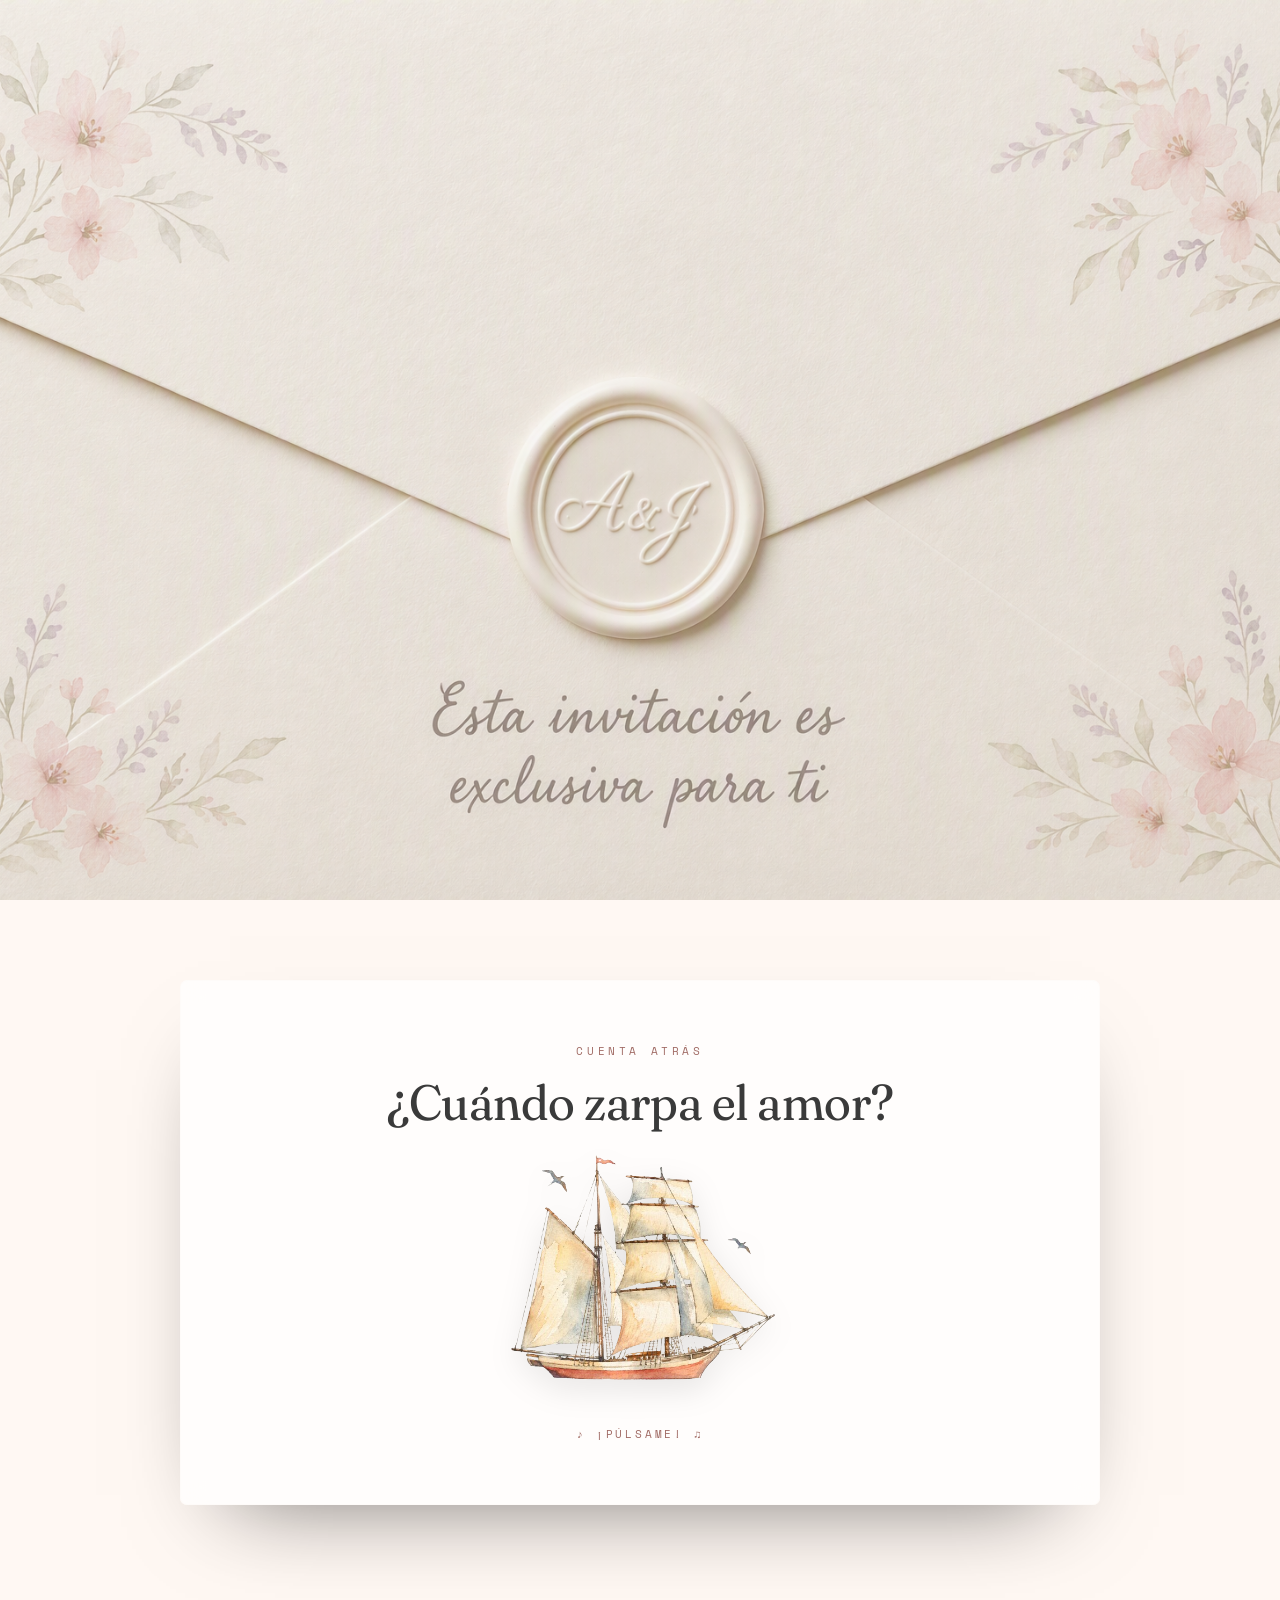
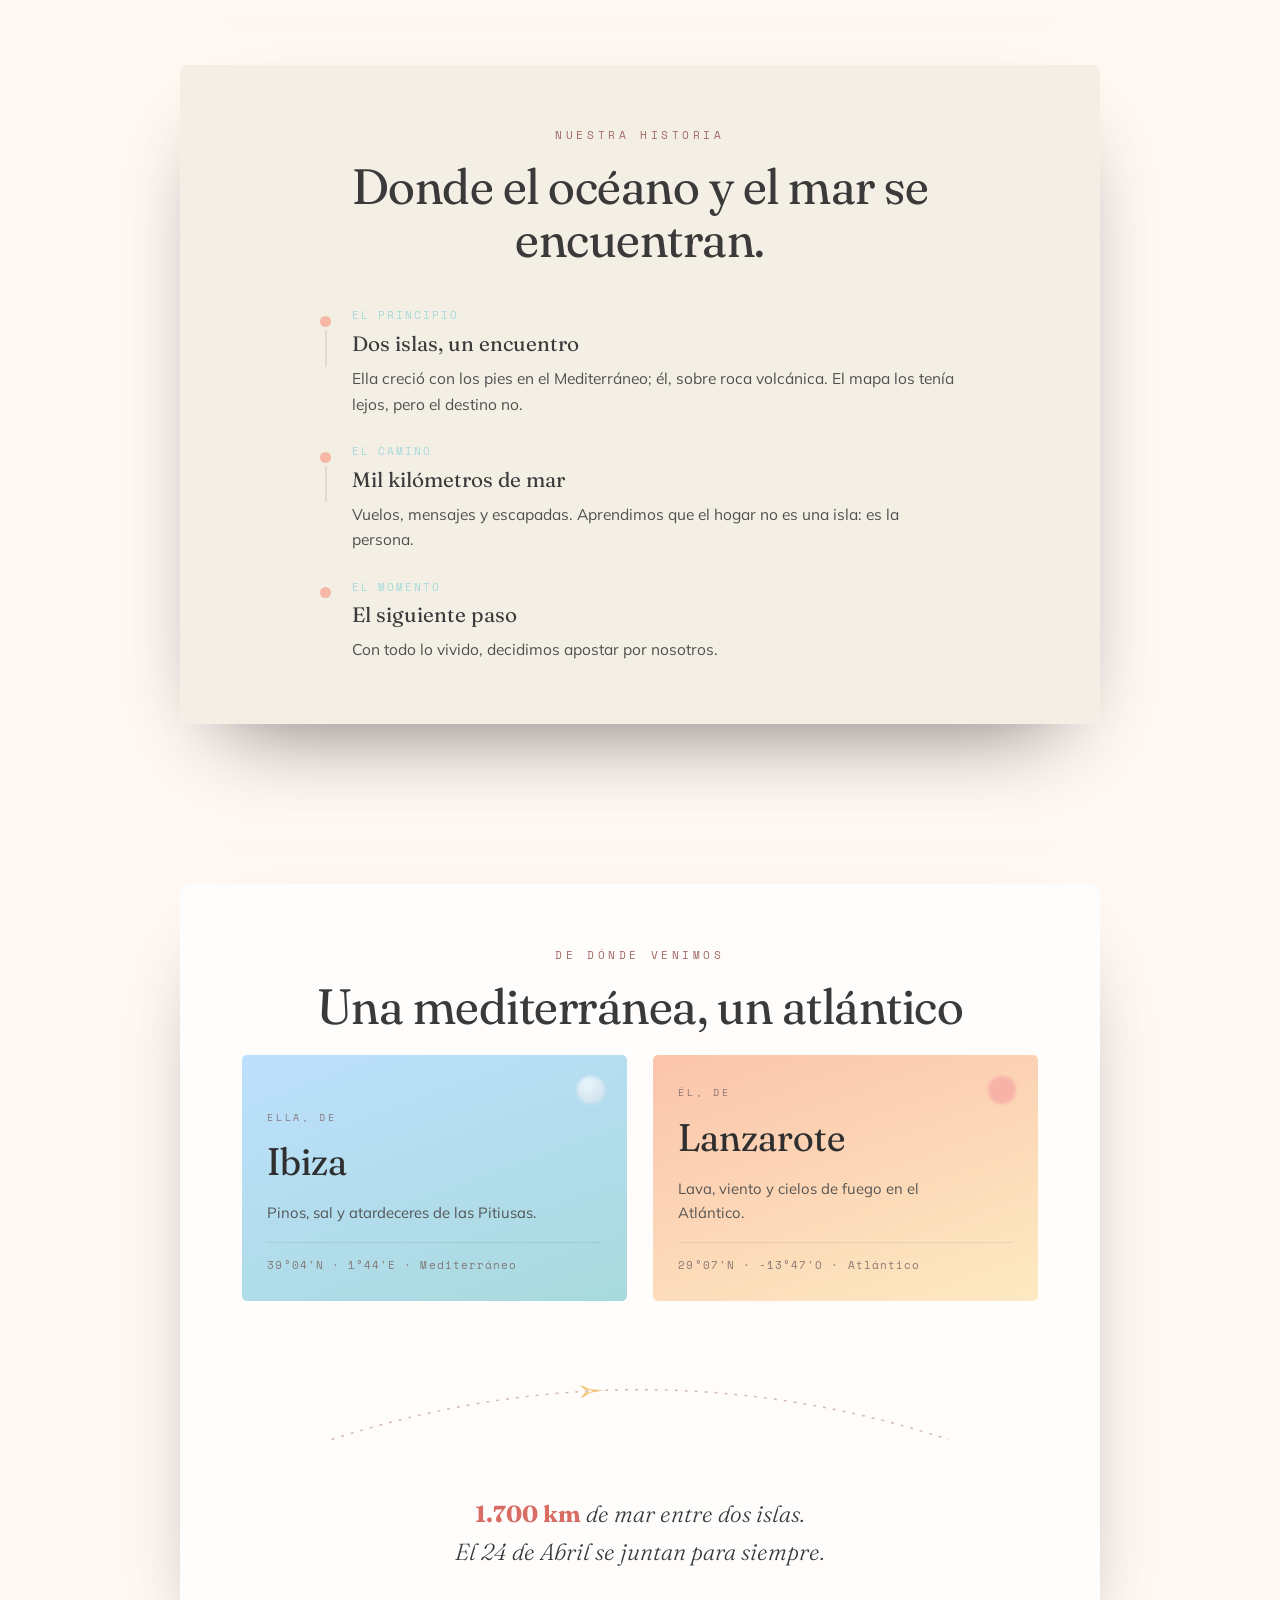
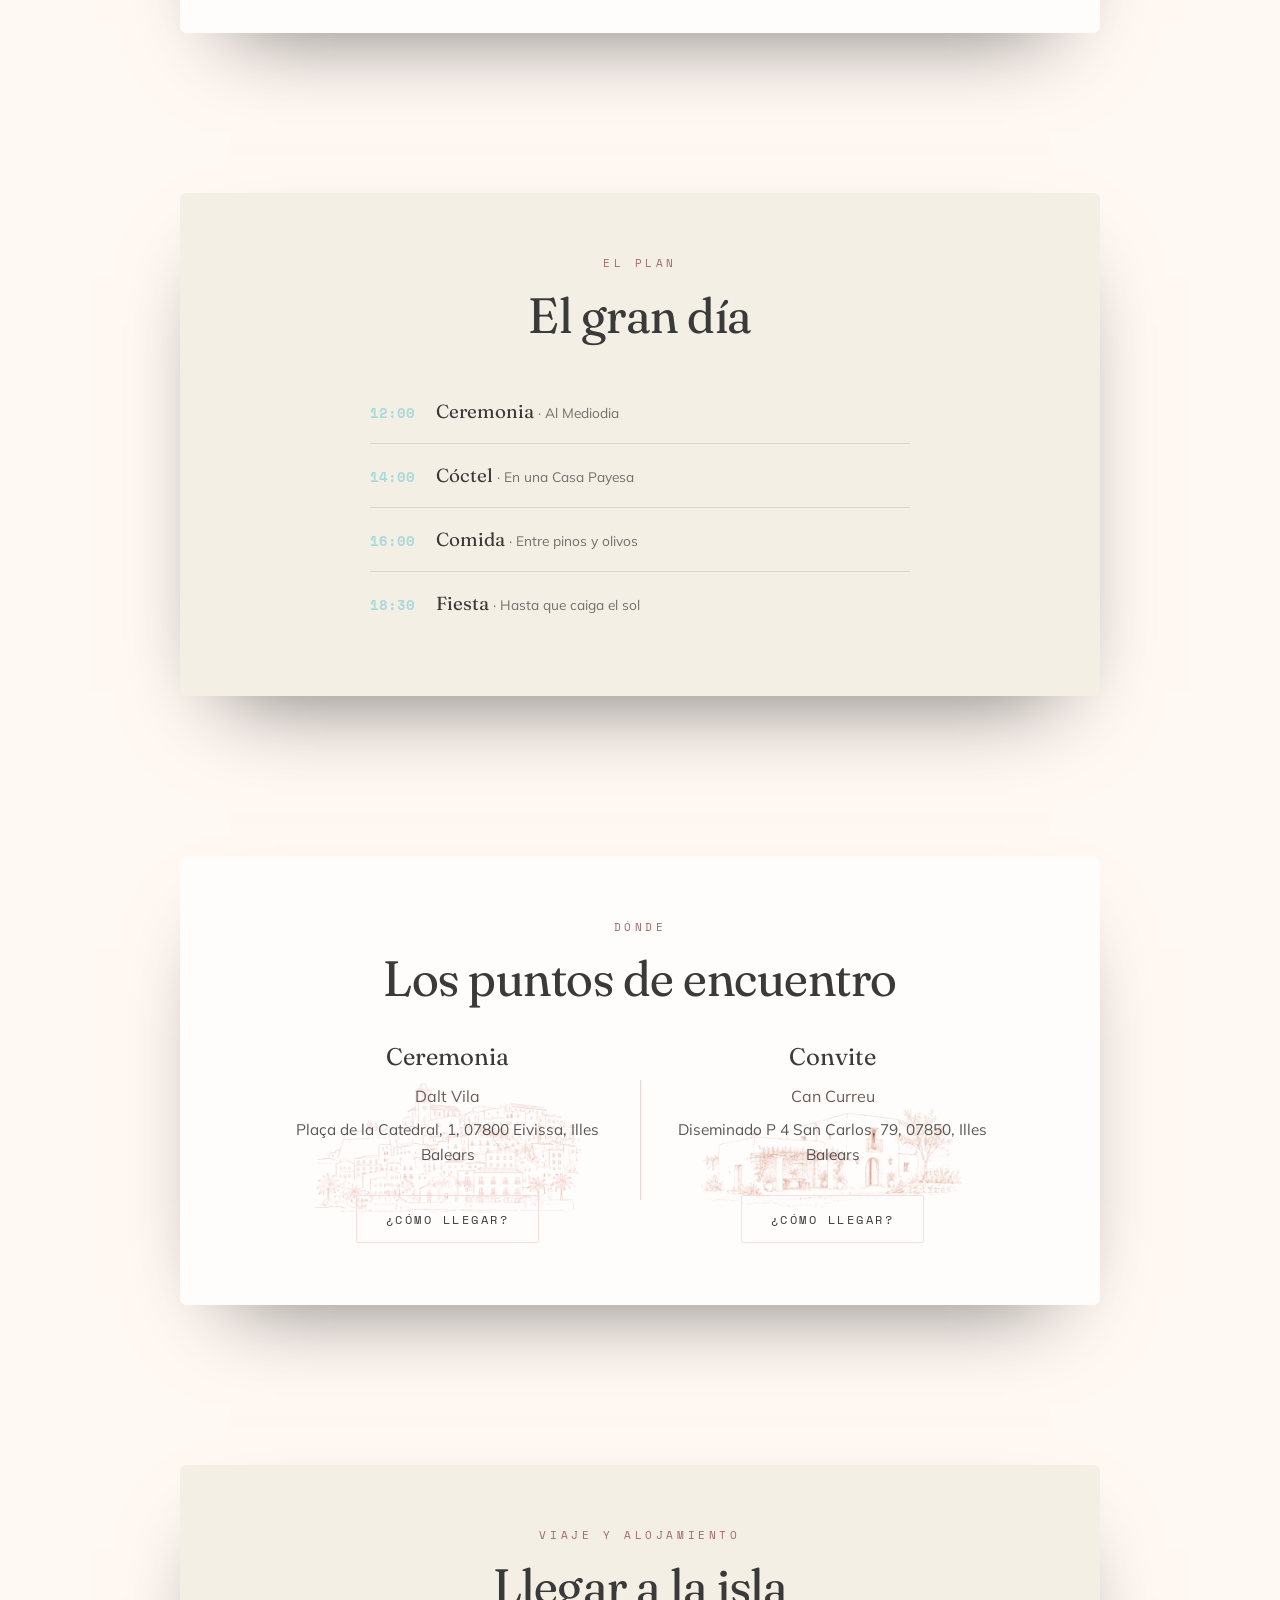
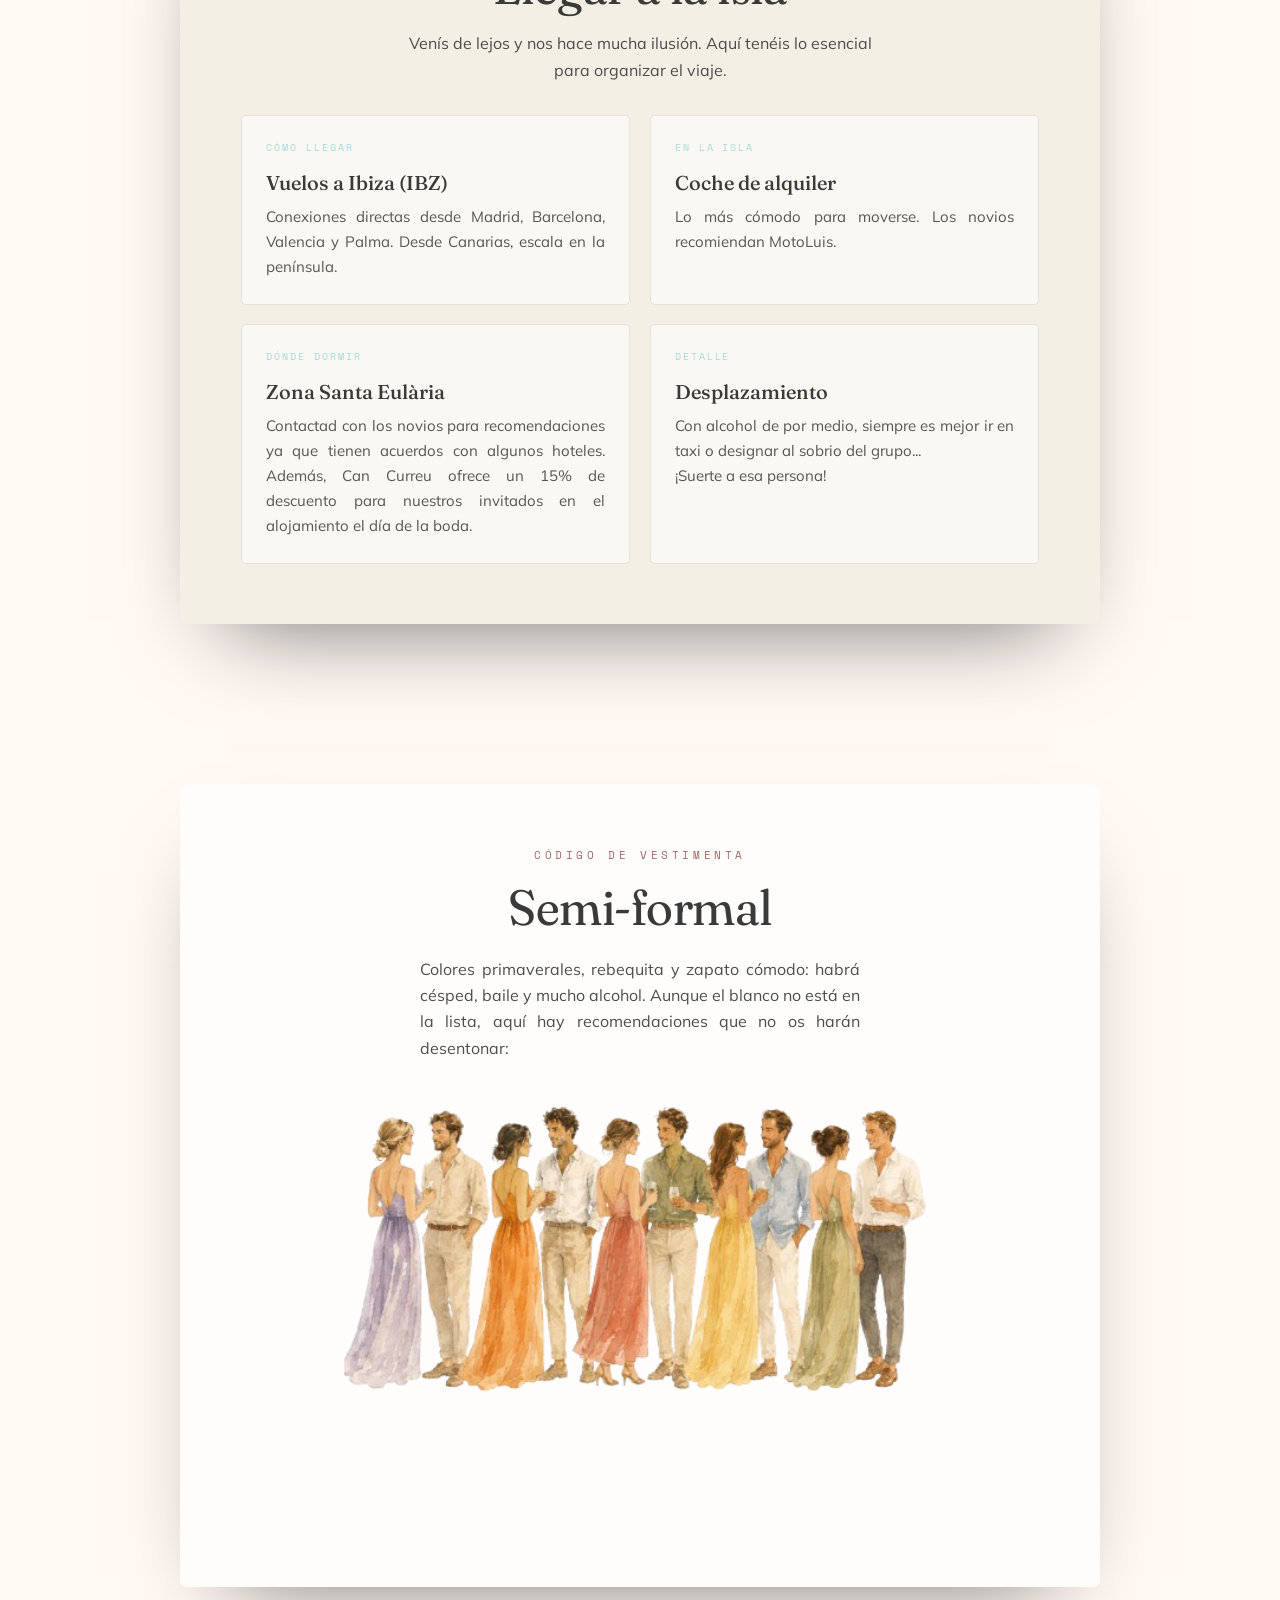
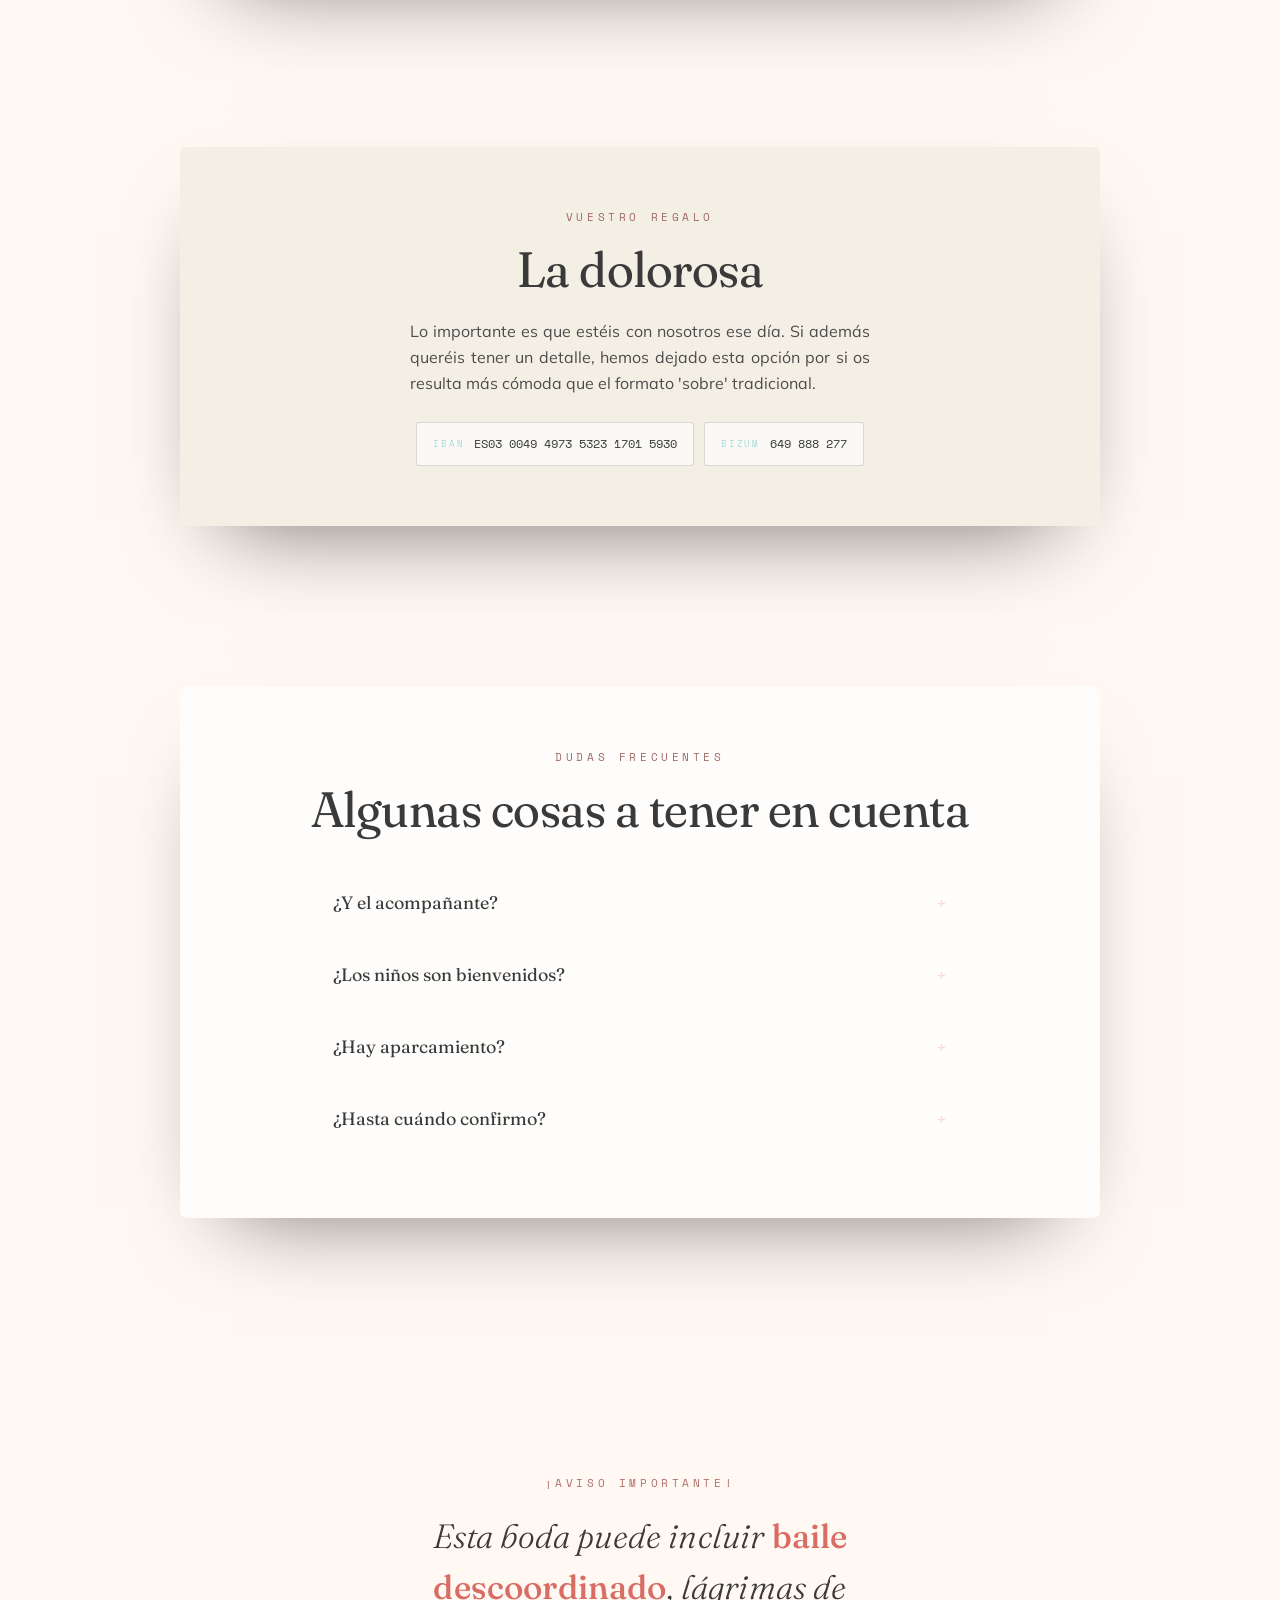
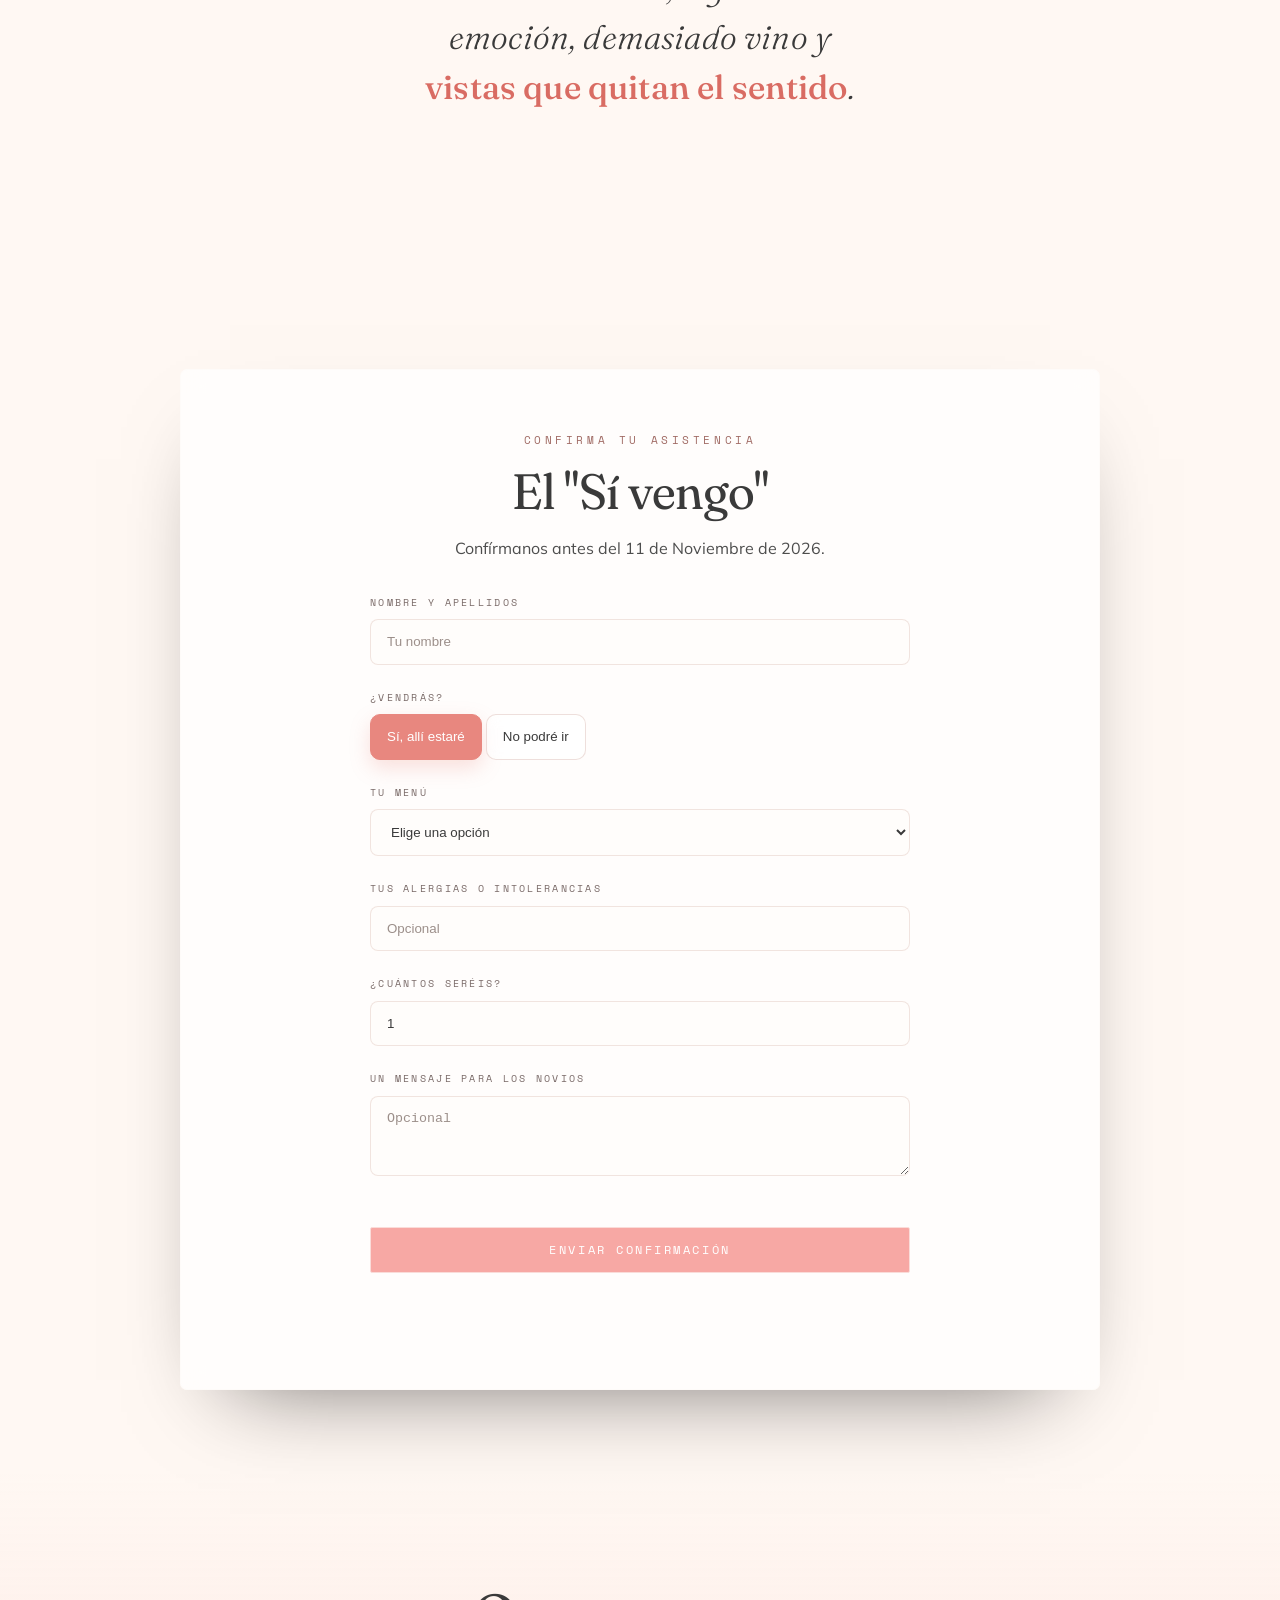
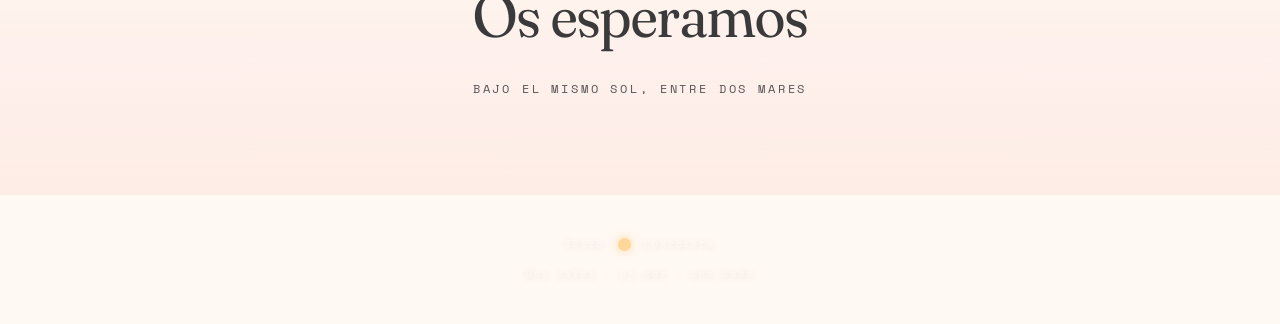
==== main.html @ 79e39c20 "boffff porfin por fin acabe me ha quedado re chupi" ====
<!DOCTYPE html>
<html lang="es">
<head>
  <meta charset="UTF-8">
  <meta name="viewport" content="width=device-width, initial-scale=1.0">

  <link rel="stylesheet" href="style.css">
  <link rel="icon" type="image/png" href="./Media/JA.png">
  <link rel="preconnect" href="https://fonts.googleapis.com">
  <link rel="preconnect" href="https://fonts.gstatic.com" crossorigin>
  <link href="https://fonts.googleapis.com/css2?family=Fraunces:ital,opsz,wght@0,9..144,300..600;1,9..144,300..500&family=Mulish:wght@300;400;500;600;700;800&family=Space+Mono:wght@400;700&display=swap" rel="stylesheet">
  <link href="https://fonts.googleapis.com/css2sienne&display=swap
</head>

<!-- IMPORTANTE: esto activa el overlay -->
<body class="envelope-locked loading">

<!-- ===================== SOBRE ===================== -->
<div id="mobile-intro">

  <img
    src="./Media/sobre.png"
    id="mobile-cover"
    alt="Sobre">

  <video
    id="mobile-video"
    playsinline
    preload="auto">
      <source src="./Media/sobrefadelento.mp4" type="video/mp4">
  </video>
</div>


<div id="desktop-envelope">

  <img
    id="desktop-envelope-img"
    src="./Media/sobrepc.png"
    alt="Abrir invitación">

  <video
    id="desktop-envelope-video"
    playsinline
    preload="auto">
      <source src="./Media/aperturapc.mp4" type="video/mp4">
  </video>

</div>

<div id="sky"></div>
  <div id="stars"></div>
  <div id="celest"></div>
  <div id="moon"></div>
  <div class="vignette"></div>
  <div id="progress"></div>

  <nav id="nav" aria-label="Navegación">
    <a class="brand" href="#inicio">
      <img src="./Media/JA.png" alt="Sello">
    </a>

    <div class="links">
      <a href="#historia">Historia</a>
      <a href="#dia">El día</a>
      <span class="nav-sep">|</span>
      <a href="#donde">Dónde</a>
      <a href="#viaje">Viaje</a>
      <a class="cta" href="#rsvp">Confirmar</a>
    </div>
  </nav>

  <!-- ===================== HERO ===================== -->
  <header class="hero" id="inicio">

    <div class="hero-inner">
      <div class="hero-top">
        <div class="coast-tag">
          <b id="t-isla-novia">Ibiza</b>
          <span id="t-coord-novia">39°04′N · 1°44′E</span>
        </div>

        <div class="coast-tag r">
          <b id="t-isla-novio">Lanzarote</b>
          <span id="t-coord-novio">29°07′N · -13°47′O</span>
        </div>
      </div>

      <p class="eyebrow hero-eyebrow">Dos islas · un mar · una boda</p>

      <h1 class="names">
        <span class="n a" id="t-novio">Juan</span>
        <span class="amp">
          <span class="rule"></span>
          <span class="y">y</span>
          <span class="rule"></span>
        </span>
        <span class="n b" id="t-novia">Anaïs</span>
      </h1>

      <p class="hero-date" id="t-fecha">Sábado · 24 Abril 2027</p>
    </div>

    <div class="scroll-cue">
      <span>Sumérgete</span>
      <span class="line"></span>
    </div>
  </header>

  <!-- ===================== CUENTA ATRÁS ===================== -->
<section class="section" id="contador-section">

  <div class="panel dark reveal countdown-panel">

      <span class="eyebrow c">Cuenta atrás</span>
      <h2 class="title">¿Cuándo zarpa el amor?</h2> 

    <div class="boat-screen" id="boat-screen">

      <div class="escena">
        <img src="barco/barco.png" alt="Barco" class="barco">
      </div>

    <div class="boat-msg">
     ♪ ¡Púlsame! ♫
    </div>

    </div>

    <div class="countdown-content" id="countdown-content">

      <div class="count">
        <div class="unit">
          <div class="num" id="d">--</div>
          <div class="lab">Días</div>
        </div>

        <div class="unit">
          <div class="num" id="h">--</div>
          <div class="lab">Horas</div>
        </div>

        <div class="unit">
          <div class="num" id="m">--</div>
          <div class="lab">Min</div>
        </div>

        <div class="unit">
          <div class="num" id="s">--</div>
          <div class="lab">Seg</div>
        </div>
      </div>

      <p class="count-msg" id="count-msg"></p>

    </div>

    <audio id="countdown-audio" preload="auto">
      <source src="./Media/camela.mp3" type="audio/mpeg">
    </audio>

  </div>

</section>

  <!-- ===================== HISTORIA ===================== -->
  <section class="section" id="historia">
    <div class="panel light reveal">
      <span class="eyebrow c">Nuestra historia</span>
      <h2 class="title">Donde el océano y el mar se encuentran.</h2>
      <div class="story" id="story"></div>
    </div>
  </section>

  <!-- ===================== ISLAS ===================== -->
  <section class="section" id="islas">
    <div class="panel dark reveal">
      <span class="eyebrow c">De dónde venimos</span>
      <h2 class="title">Una mediterránea, un atlántico</h2>

      <div class="islands">
        <div class="isla ibiza">
          <span class="accent"></span>
          <div class="who">Ella, de</div>
          <div class="name" id="t-isla-novia-2"></div>
          <div class="desc" id="t-desc-novia"></div>
          <div class="coords" id="t-coord-novia-2"></div>
        </div>

        <div class="isla lanza">
          <span class="accent"></span>
          <div class="who">Él, de</div>
          <div class="name" id="t-isla-novio-2"></div>
          <div class="desc" id="t-desc-novio"></div>
          <div class="coords" id="t-coord-novio-2"></div>
        </div>
      </div>

      <!-- ruta con avión -->
      <div class="route" aria-hidden="true">
        <svg viewBox="0 0 800 140">
          <path id="route-path" d="M 90,110 Q 400,10 710,110" fill="none" stroke="rgba(185, 140, 130, 0.6)" stroke-width="1.5" stroke-dasharray="3 7"/>

          <g id="plane" fill="#F4C77A">
            <path d="M0,-2 L14,0 L0,2 L3,0 Z M2,-1 L-7,-6 L-9,-6 L-4,-1 Z M2,1 L-7,6 L-9,6 L-4,1 Z"/>
            <animateMotion id="planeMotion" dur="7s" repeatCount="indefinite" rotate="auto" keyPoints="0;1" keyTimes="0;1" calcMode="linear">
              <mpath href="#route-path"/>
            </animateMotion>
          </g>
        </svg>
      </div>

      <p class="between">
        <b id="t-distancia"></b> de mar entre dos islas.<br>
        El <span id="t-dia-corto"></span> se juntan para siempre.
      </p>
    </div>
  </section>

  <!-- ===================== EL DÍA ===================== -->
  <section class="section" id="dia">
    <div class="panel light reveal">
      <span class="eyebrow c">El plan</span>
      <h2 class="title">El gran día</h2>
      <div class="plan" id="plan"></div>
    </div>
  </section>

  <!-- ===================== DÓNDE ===================== -->
  <section class="section" id="donde">
    <div class="panel dark reveal">
      <span class="eyebrow c">Dónde</span>
      <h2 class="title">Los puntos de encuentro</h2>

<div class="place split">

  <div class="col ceremonia">
    <div class="venue">Ceremonia</div>
    <div class="sub" id="t-lugar"></div>
    <div class="addr" id="t-direccion"></div>
    <a class="btn" id="t-mapa" href="#" target="_blank">¿Cómo llegar?</a>
  </div>

  <div class="divider"></div>

  <div class="col convite">
    <div class="venue">Convite</div>
    <div class="sub" id="t-convite"></div>
    <div class="addr" id="t-direccion1"></div>
    <a class="btn" id="t-mapa1" href="#" target="_blank">¿Cómo llegar?</a>
  </div>

</div>

    </div>
  </section>

  <!-- ===================== VIAJE Y DORMIR ===================== -->
  <section class="section" id="viaje">
    <div class="panel light reveal">
      <span class="eyebrow c">Viaje y alojamiento</span>
      <h2 class="title">Llegar a la isla</h2>
      <p class="lead" id="t-viaje-intro"></p>
      <div class="cards" id="viaje-cards" style="text-align: justify"></div>
    </div>
  </section>

  <!-- ===================== VESTIMENTA ===================== -->
  <section class="section">
    <div class="panel dark reveal">
      <span class="eyebrow c">Código de vestimenta</span>
      <h2 class="title" id="t-dress-title"></h2>

      <div class="dress">
        <p id="t-dress-text" style="text-align: justify"></p><br>
          <img src="./Media/dresscode.png" class="dresscode" alt="vestimenta">
      </div>
    </div>
  </section>

  <!-- ===================== REGALO ===================== -->
  <section class="section" id="regalo">
    <div class="panel light reveal">
      <span class="eyebrow c">Vuestro regalo</span>
      <h2 class="title">La dolorosa</h2>

      <div class="gift">
        <p id="t-gift-text" style="text-align: justify"></p>
        <div class="copyrow" id="gift-rows"></div>
      </div>
    </div>
  </section>

  <!-- ===================== FAQ ===================== -->
  <section class="section">
    <div class="panel dark reveal">
      <span class="eyebrow c">Dudas frecuentes</span>
      <h2 class="title">Algunas cosas a tener en cuenta</h2>
      <div class="faq" id="faq" style="text-align: justify"></div>
    </div>
  </section>

  <!-- ===================== AVISO ===================== -->
  <section class="section">
    <div class="warn reveal">
      <span class="eyebrow">¡Aviso importante!</span>
      <p>
        Esta boda puede incluir <b>baile descoordinado</b>, lágrimas de emoción, demasiado vino y <b>vistas que quitan el sentido</b>.
      </p>
    </div>
  </section>

  <!-- ==================== RSVP ==================== -->
  <section class="section" id="rsvp">
    <div class="panel dark reveal">
      <span class="eyebrow c">Confirma tu asistencia</span>
      <h2 class="title">El "Sí vengo"</h2>
      <p class="lead" id="t-rsvp-fecha"></p>

      <div class="form">

        <div class="field">
          <label for="f-nombre">Nombre y apellidos</label>
          <input id="f-nombre" type="text" placeholder="Tu nombre">
        </div>

        <div class="field">
          <label>¿Vendrás?</label>
          <div class="seg" id="seg-asiste">
            <button type="button" data-v="Sí, allí estaré" aria-pressed="true">Sí, allí estaré</button>
            <button type="button" data-v="No podré ir" aria-pressed="false">No podré ir</button>
          </div>
        </div>

        <!-- Menú del invitado principal: siempre adulto -->
        <div class="field" id="field-menu-principal">
          <label for="f-menu-principal">Tu menú</label>
          <select id="f-menu-principal">
            <option value="">Elige una opción</option>
            <option value="Carne">Carne</option>
            <option value="Pescado">Pescado</option>
          </select>
        </div>

        <div class="field" id="field-alergias">
          <label for="f-alergias">Tus alergias o intolerancias</label>
          <input id="f-alergias" type="text" placeholder="Opcional">
        </div>

        <div class="field" id="field-acomp">
          <label for="f-acomp">¿Cuántos seréis?</label>
          <input id="f-acomp" type="text" inputmode="numeric" pattern="[0-9]*" value="1">
        </div>

        <!-- Aquí el JS pinta los acompañantes. No metas menús manuales aquí. -->
        <div class="guest-list" id="guest-list"></div>

        <div class="field is-hidden" id="field-no-asiste">
          <div class="sad-note">
            Si estabas invitado es porque eres muy especial para nosotros, y nos da mucha pena que finalmente no puedas venir a compartir este día tan importante con nosotros. Esperamos poder verte y celebrarlo contigo pronto.
          </div>
        </div>

        <div class="field">
          <label for="f-msg">Un mensaje para los novios</label>
          <textarea id="f-msg" placeholder="Opcional"></textarea>
        </div>

        <button class="btn solid" id="rsvp-send" type="button">Enviar confirmación</button>

        <p id="rsvp-status" class="rsvp-status" role="status" aria-live="polite"></p>

      </div>
    </div>
  </section>

  <!-- ===================== CIERRE ===================== -->
  <section class="end reveal">
    <div class="t">Os esperamos</div>
    <div class="s" id="t-end-sub"></div>
  </section>

  <footer>
    <span id="t-foot-novia">Ibiza</span>
    <span class="sun-mini"></span>
    <span id="t-foot-novio">Lanzarote</span>
    <div style="margin-top:.8rem">Dos islas · un mar · una boda</div>
  </footer>

  <script src="magia.js"></script>

</body>

</html>
---- style.css ----
:root{
  --cal:#FFF8F3;
  --cal-2:#FDF1EA; 
  --tinta:#3A3A3A;

  --mar:#A8DADC; 
  --turquesa:#9EDBD6; 
  --pino:#7CB9B1;

  --lava:#F7EDE2; /* suavizado, nada oscuro */
  --verde:#B7E4C7;

  --sol:#F6B8A6; 
  --sol-claro:#FADCD9; 
  --rosa:#F7A8A4; 
  --noche:#FFF8F3; /* elimina sensación nocturna */
  --maxw:920px;
  --display:"Fraunces",Georgia,serif;
  --body:"Mulish",system-ui,sans-serif;
  --mono:"Space Mono",ui-monospace,monospace;
  --ease:cubic-bezier(.2,.7,.2,1);
}

*{box-sizing:border-box;margin:0;padding:0}
html{scroll-behavior:smooth}
body{font-family:var(--body);color:var(--tinta);line-height:1.65;background:#FFF8F3;-webkit-font-smoothing:antialiased;overflow-x:hidden}
a{color:inherit;text-decoration:none}
img,svg{display:block;max-width:100%}
:focus-visible{outline:2px solid var(--sol-claro);outline-offset:3px;border-radius:2px}

/* ---------- CIELO QUE ATARDECE (fondo fijo) ---------- */
#sky{position:fixed;inset:0;z-index:-3;
  background:linear-gradient(
    to bottom,
#F7CAC9 0%,     /* rosa más presente */
    #FBC4AB 45%,    /* melocotón */
    #FFF1E6 100%

  );
  transition:background .15s linear;}
#stars{position:fixed;inset:0;z-index:-2;opacity:0;pointer-events:none}
#stars .star{position:absolute;width:2px;height:2px;border-radius:50%;background:#fff;animation:tw 4s ease-in-out infinite}
@keyframes tw{0%,100%{opacity:.25}50%{opacity:1}}
#celest{position:fixed;left:50%;top:56vh;width:120px;height:120px;margin-left:-60px;z-index:-2;border-radius:50%;
  background:radial-gradient(
circle at 38% 36%,
    #FFF6E5,
    #FBC4AB 55%,
    #F7A8A4
);
  box-shadow:0 0 90px 20px rgba(244,199,122,.45);transition:opacity .2s linear}
#moon{position:fixed;right:14vw;top:14vh;width:54px;height:54px;z-index:-2;border-radius:50%;opacity:0;
  background:radial-gradient(circle at 36% 34%,#fdfbf4,#cdd3e0 70%,#aab2c6);box-shadow:0 0 40px rgba(220,228,245,.5)}
.vignette{position:fixed;inset:0;z-index:-1;pointer-events:none;
  background:radial-gradient(120% 90% at 50% 30%,transparent 60%,rgba(120, 80, 80, 0.25) 100%)}

/* ---------- PROGRESO + NAV ---------- */
#progress{
  position:fixed;
  top:0;
  left:0;
  height:2px;
  width:0;
  background:linear-gradient(90deg,#E8877F,#F7A8A4);
  z-index:50}
nav{position:fixed;top:0;left:0;right:0;z-index:40;display:flex;align-items:center;justify-content:space-between;
  box-shadow:0 8px 20px rgba(200,150,140,.15);padding:.85rem clamp(1rem,4vw,2.2rem);transform:translateY(-110%);transition:transform .4s var(--ease);
  background:rgba(255,253,251,0.75);backdrop-filter:blur(12px);border-bottom:1px solid rgba(200,150,140,.25)}
nav.show{transform:none}
nav .brand{font-family:var(--mono);font-size:.8rem;letter-spacing:.22em}
nav .brand .h{color:var(--sol-claro)}
nav .links{color:#6F5A56;opacity:1;display:flex;gap:1.4rem;align-items:center}
nav .links a{font-family:var(--mono);font-size:.68rem;letter-spacing:.16em;text-transform:uppercase;opacity:.85;transition:opacity .2s}
nav .links a:hover{color:#E8877F;opacity:1}
nav .links a.cta{
  border-radius:8px;
  padding:.5rem 1.1rem;
  letter-spacing:.12em;
  background:rgba(247,168,164,0.15);   /* fondo suave */
  border:1px solid rgba(232,135,127,.6);
  
  color:#C75B52;
  transition:all .2s ease;
}
nav .links a.cta:hover{
  background:#E8877F;
  color:white;
  border-color:#E8877F;
}

.eyebrow{font-family:var(--mono);font-size:.7rem;letter-spacing:.32em;text-transform:uppercase}

/* ---------- HERO ---------- */
.hero{
  position:relative;
  min-height:100svh;
  display:flex;
  flex-direction:column;
  align-items:center;
  text-align:center;
  overflow:hidden;

  background-image:url("./Media/herosionpc.png");
  background-size:cover;
  background-position:center center;
  background-repeat:no-repeat;
}
.hero-inner{position:relative;z-index:2;width:100%;max-width:1080px;padding:clamp(1.4rem,4vw,2.4rem) 1.4rem 0}
.hero::before{
  content:"";
  position:absolute;
  inset:0;

  background:rgba(255,248,243,0.08);

  pointer-events:none;
}
.hero-top{display:flex;justify-content:space-between;align-items:flex-start;gap:1rem;opacity:0;animation:fade 1s var(--ease) .2s forwards}
.coast-tag{font-family:var(--mono);font-size:.64rem;letter-spacing:.16em;line-height:1.7;text-align:left;text-shadow:0 1px 14px rgba(0,0,0,.4)}
.coast-tag.r{text-align:right}
.coast-tag b{display:block;font-size:.76rem;letter-spacing:.26em;text-transform:uppercase}
.coast-tag span{opacity:.82}

.names,
.hero-date,
.hero-eyebrow,
.coast-tag{
  color:#3A3A3A;
  text-shadow:none;
}

.hero-eyebrow{margin-top:clamp(2rem,8vh,4.5rem);opacity:0;animation:fade 1s var(--ease) .5s forwards;text-shadow:0 1px 16px rgba(0,0,0,.4)}
.names{margin-top:.5rem;font-family:var(--display);font-weight:380;font-variation-settings:"opsz" 144,"SOFT" 60;line-height:.96;text-shadow:0 3px 40px rgba(8,20,28,.4)}
.names .n{display:block;font-size:clamp(3.4rem,14vw,8rem);opacity:0;animation:rise 1.1s var(--ease) forwards}
.names .n.a{animation-delay:.7s}
.names .n.b{animation-delay:1s}
.names .amp{display:flex;align-items:center;justify-content:center;gap:1rem;margin:.06em 0;opacity:0;animation:fade 1s var(--ease) .95s forwards}
.amp .y{font-family:var(--display);font-style:italic;font-weight:300;font-size:clamp(1rem,3.2vw,1.6rem);letter-spacing:.04em;opacity:.92}
.amp .rule{width:clamp(28px,7vw,60px);height:1px;background:linear-gradient(90deg,transparent,var(--sol-claro),transparent)}
.hero-date{margin-top:1.4rem;font-family:var(--mono);font-size:.8rem;letter-spacing:.34em;text-transform:uppercase;opacity:0;animation:fade 1s var(--ease) 1.2s forwards;text-shadow:0 1px 14px rgba(0,0,0,.4)}
.scroll-cue{position:absolute;bottom:8vh;left:50%;transform:translateX(-50%);z-index:3;font-family:var(--mono);font-size:.58rem;letter-spacing:.3em;text-transform:uppercase;opacity:0;display:flex;flex-direction:column;align-items:center;gap:.4rem;animation:fade 1s var(--ease) 1.6s forwards}
.scroll-cue .line{width:1px;height:34px;background:currentColor;animation:cue 2.2s ease-in-out infinite}
@keyframes cue{0%,100%{transform:scaleY(.35);transform-origin:top;opacity:.4}50%{transform:scaleY(1);opacity:1}}
@keyframes fade{to{opacity:1}}
@keyframes rise{from{opacity:0;transform:translateY(36px)}to{opacity:1;transform:none}}

/* ---------- SECCIONES / PANELES ---------- */
.section{padding:clamp(2.4rem,7vw,5rem) 1.2rem;position:relative;z-index:1}
.panel{max-width:var(--maxw);margin:0 auto;border-radius:7px;padding:clamp(2.2rem,5.5vw,3.8rem)}
.panel.light{background:rgba(244,239,228,.94);color:var(--tinta);box-shadow:0 40px 90px -45px rgba(0,0,0,.6)}
.panel.dark{background:rgba(255,255,255,.7);color:var(--tinta);border:1px solid rgba(180,150,150,.2);backdrop-filter:blur(12px);border:1px solid rgba(244,239,228,.12);box-shadow:0 40px 90px -50px rgba(0,0,0,.6)}
.eyebrow.c{display:block;text-align:center;color:#A06A64;margin-bottom:1rem}
.panel.dark .eyebrow.c{
color:#A06A64;
  opacity:1;
}
.title{font-family:var(--display);font-weight:400;font-variation-settings:"opsz" 72,"SOFT" 44;font-size:clamp(1.9rem,5.2vw,3.1rem);line-height:1.06;text-align:center;letter-spacing:-.01em}
.lead{text-align:center;max-width:48ch;margin:1.1rem auto 0;opacity:.9}

/* Cuenta atrás */
.count{display:flex;justify-content:center;gap:clamp(.4rem,3vw,2rem);margin-top:2.2rem;flex-wrap:wrap}
.count .unit{min-width:72px}
.count .num{font-family:var(--mono);font-weight:700;font-size:clamp(2.2rem,7vw,3.6rem);line-height:1;color:#C75B52;font-variant-numeric:tabular-nums}
.count .lab{font-family:var(--mono);font-size:.6rem;letter-spacing:.26em;text-transform:uppercase;margin-top:.5rem;opacity:.95}
.count-msg{text-align:center;margin-top:1.6rem;font-style:italic;font-family:var(--display);font-size:1.2rem;color:var(--sol-claro)}

/* Historia (timeline) */
.story{margin-top:2.6rem;display:grid;gap:1.6rem;max-width:640px;margin-left:auto;margin-right:auto}
.story .beat{display:grid;grid-template-columns:auto 1fr;gap:1.3rem;align-items:start}
.story .dot{margin-top:.55rem;width:11px;height:11px;border-radius:50%;background:var(--sol);position:relative;flex:0 0 auto}
.story .beat:not(:last-child) .dot::after{content:"";position:absolute;left:50%;top:14px;transform:translateX(-50%);width:1px;height:calc(100% + 1.6rem);background:rgba(27,32,38,.18)}
.story .when{font-family:var(--mono);font-size:.66rem;letter-spacing:.18em;text-transform:uppercase;color:var(--mar)}
.story .head{font-family:var(--display);font-size:1.3rem;margin:.15rem 0 .3rem}
.story .body{font-size:.97rem;opacity:.88}

/* Islas */
.islands{display:grid;grid-template-columns:1fr 1fr;gap:clamp(1rem,3vw,1.6rem);margin-top:1.4rem}
.isla{position:relative;padding:1.9rem 1.6rem 1.7rem;border-radius:5px;color:#3A3A3A;overflow:hidden;min-height:210px;display:flex;flex-direction:column;justify-content:flex-end}
.isla.ibiza{
  background:linear-gradient(160deg,#BDE0FE,#A8DADC);
}
.isla.lanza{
  background:linear-gradient(160deg,#FBC4AB,#FDEAC2);
}
.isla .who{color:#7A6A68;font-family:var(--mono);font-size:.64rem;letter-spacing:.26em;text-transform:uppercase;opacity:.85}
.isla .name{color:#2F2F2F;font-family:var(--display);font-weight:400;font-size:clamp(1.7rem,5vw,2.4rem);margin:.2rem 0 .5rem;font-variation-settings:"opsz" 72,"SOFT" 50}
.isla .desc{color:#4A4A4A;font-size:.93rem;opacity:.92;max-width:30ch}
.isla .coords{color:#7A6A68;margin-top:1rem;font-family:var(--mono);font-size:.66rem;letter-spacing:.1em;padding-top:.85rem;border-top:1px solid rgba(0,0,0,0.08);opacity:.85}
.isla .accent{position:absolute;top:1.3rem;right:1.4rem;width:28px;height:28px;border-radius:50%}
.isla.ibiza .accent{
  background:radial-gradient(
    circle at 35% 30%,
    #FFFFFF 0%,
    #E6ECF2 55%,
    #D6DEE6 100%
  );
opacity:.7;filter:blur(1.5px)}
.isla.lanza .accent{background:#F7A8A4;opacity:.75;filter:blur(1.5px)}
.route{margin-top:1.8rem}
.route svg{width:100%;height:auto;overflow:visible}
.route .lbl{font-family:var(--mono);font-size:.6rem;letter-spacing:.14em;fill:var(--cal);opacity:.85}
.between{
  text-align:center;
  margin-top:1.6rem;
  font-family:var(--display);
  font-style:italic;
  font-weight:300;
  font-size:clamp(1.1rem,3.2vw,1.45rem);
  color:#3A3A3A;   /* antes era var(--cal) */
}

.between b{
  font-style:normal;
  color:#D96C63;   /* antes var(--sol-claro) */
}

/* El día */
.plan{max-width:540px;margin:2.4rem auto 0}
.plan .item{display:grid;grid-template-columns:auto 1fr;gap:1.3rem;align-items:baseline;padding:1rem 0;border-bottom:1px solid rgba(27,32,38,.12)}
.plan .item:last-child{border-bottom:0}
.plan .t{font-family:var(--mono);font-size:.9rem;color:var(--mar);white-space:nowrap;font-weight:700}
.plan .ev .h{font-family:var(--display);font-size:1.18rem}
.plan .ev .s{font-size:.86rem;opacity:.7}

/* Dónde */
.place.split{
  display:flex;
  align-items:center;
  justify-content:center;
  gap:2rem;
  margin-top:2rem;
  text-align:center;
  position:relative;
  z-index:1;

}
.place .col{
  position:relative;
  overflow:hidden;
  z-index:1;
  flex:1;
  max-width:320px;
}

.place .col *{
  position:relative;
  z-index:2;
}
.place .col::before{
  content:'';
  position:absolute;
  inset:0;

  background-image:none; /* seguridad */
  background-size:85%;
  background-repeat:no-repeat;
  background-position:center 75%;

  opacity:0.80;
  filter:blur(0.5px);

  pointer-events:none;
  z-index:0;
}
.place .ceremonia::before{
  background-image:url('./Media/daltvila.png');
  background-size:90%;
  background-position:center 65%;
}

nav .brand img{
  height:40px;
  width:auto;
  flex-shrink:0;
  display:block;
}

.boat-msg{
  display:flex;
  align-items:center;
  justify-content:center;
  gap:.5rem;
}

.icono-altavoz{
  width:18px;
  height:18px;
  object-fit:contain;
}

.place .convite::before{
  background-image:url('./Media/casa.png');
}
.place .divider{
  width:1px;
  height:120px;
  background:rgba(200,150,140,.4);
}
.place{text-align:center;margin-top:1.6rem}
.place .venue{
  font-family:var(--display);
  font-size:1.5rem;
  margin-bottom:.4rem;
}
.place .sub{
  font-size:1rem;
  color:#6F5A56;
  margin-bottom:.5rem;
}

.place .addr{opacity:.85;margin-top:.5rem;font-size:.96rem}
.btn{display:inline-block;margin-top:1.7rem;padding:.85rem 1.8rem;font-family:var(--mono);font-size:.72rem;letter-spacing:.22em;text-transform:uppercase;border-radius:2px;transition:transform .2s,background .25s,color .25s,box-shadow .2s;cursor:pointer;border:1px solid var(--sol-claro);background:transparent;color:inherit}
.btn:hover,.btn:focus-visible{background:var(--sol-claro);color:var(--noche)}
.btn.solid{
  background:#F7A8A4;
  color:white;
}

.btn:hover{
  background:#FADCD9;
  color:#3A3A3A;
}
/* Viaje / dormir */
.cards{display:grid;grid-template-columns:1fr 1fr;gap:1.2rem;margin-top:2rem}
.card{background:rgba(255,255,255,.55);border:1px solid rgba(27,32,38,.1);border-radius:5px;padding:1.5rem}
.card h4{font-family:var(--display);font-size:1.25rem;font-weight:500;margin-bottom:.4rem}
.card p{font-size:.94rem;opacity:.85}
.card .ico{font-family:var(--mono);font-size:.62rem;letter-spacing:.2em;text-transform:uppercase;color:var(--mar);margin-bottom:.6rem}

/* Vestimenta */
.dress{text-align:center;margin-top:1.4rem}
.dress p{max-width:44ch;margin:0 auto;opacity:.9}

.dresscode{
    width:55%;
    max-width:450px;
    display:block;
    margin:auto;

    transform:
        scale(1.35)
        translateY(-40px);
}


/* Regalo */
.gift{text-align:center;margin-top:1.4rem}
.gift p{max-width:46ch;margin:0 auto 1.6rem;opacity:.9}
.copyrow{display:flex;gap:.6rem;justify-content:center;flex-wrap:wrap;margin-top:.8rem}
.copybtn{display:inline-flex;align-items:center;gap:.6rem;background:rgba(255,255,255,.6);border:1px solid rgba(27,32,38,.15);border-radius:3px;padding:.7rem 1rem;font-family:var(--mono);font-size:.78rem;cursor:pointer;color:var(--tinta);transition:background .2s}
.copybtn:hover{background:#fff}
.copybtn small{font-size:.58rem;letter-spacing:.2em;text-transform:uppercase;color:var(--mar)}

/* FAQ */
.faq{max-width:620px;margin:2rem auto 0}
.faq details{border-bottom:1px solid rgba(244,239,228,.18);padding:.4rem 0}
.faq summary{cursor:pointer;list-style:none;padding:.9rem .2rem;font-family:var(--display);font-size:1.12rem;display:flex;justify-content:space-between;align-items:center;gap:1rem}
.faq summary::-webkit-details-marker{display:none}
.faq summary::after{content:"+";font-family:var(--mono);color:var(--sol-claro);transition:transform .2s}
.faq details[open] summary::after{transform:rotate(45deg)}
.faq .a{padding:0 .2rem 1rem;opacity:.86;font-size:.96rem}

/* Aviso (full-bleed) */
.warn{letter-spacing:0.01em;text-align:center;padding:clamp(3rem,9vw,6rem) 1.4rem}
.warn .eyebrow{color:#B0716A;display:block;margin-bottom:1.2rem}
.warn p{color:#3A3A3A;font-family:var(--display);font-weight:300;font-style:italic;font-size:clamp(1.3rem,4.2vw,2.1rem);line-height:1.5;max-width:22ch;margin:0 auto}
.warn b{color:#D96C63;font-style:normal;font-weight:500}

/* RSVP form */
.form{max-width:540px;margin:2rem auto 0;display:grid;gap:1.5rem}
.field{display:grid;gap:.5rem}
.field label{color:#7A6A68;font-family:var(--mono);font-size:.65rem;letter-spacing:.22em;text-transform:uppercase;opacity:1}
.field input,
.field textarea,
.field select{
  background:#FFFDFB;
  color:#3A3A3A;
  border:1px solid rgba(200,150,140,.25);
  border-radius:8px;
  padding:.9rem 1rem;
  transition:all .2s ease;
}
.field textarea{resize:vertical;min-height:80px}
.field.is-hidden{display:none}
.guest-list{display:grid;gap:.9rem}
.guest-list:empty{
  display:none;
}
.guest-card{
  padding:1.2rem;
  border-radius:10px;
  background:rgba(255,255,255,.65);
  backdrop-filter:blur(10px);
  border:1px solid rgba(200,150,140,.2);
  box-shadow:0 10px 25px rgba(0,0,0,.06);
}
.guest-card .guest-title{font-family:var(--mono);font-size:.62rem;letter-spacing:.18em;text-transform:uppercase;opacity:.75}
.sad-note{
  padding:1rem 1.1rem;
  border:1px solid rgba(180,150,150,.25);
  border-radius:6px;
  background:rgba(255,255,255,.5);
  font-family:var(--display);
  font-style:italic;
  font-size:1.08rem;
  line-height:1.55;
  text-align:center;
  color:#6A4E49;   /* 👈 clave */
}
.field input:focus,
.field textarea:focus,
.field select:focus{
  outline:none;
  border-color:#E8877F;
  box-shadow:0 0 0 3px rgba(232,135,127,.15);
  background:white;
}
.field input:hover,
.field textarea:hover,
.field select:hover{
  border-color:#E8877F;
}
.field input::placeholder,.field textarea::placeholder{color:#9C8F8A;}
.seg{
  gap:.8rem;
}

.seg button{
  border-radius:10px;
  padding:.9rem 1rem;
  background:rgba(255,255,255,.5);
  backdrop-filter:blur(6px);
  border:1px solid rgba(200,150,140,.3);
  color:#3A3A3A;
  transition:all .2s ease;
}

.seg button:hover{
  background:#FFFDFB;
}
.seg button[aria-pressed="true"]{
  background:#E8877F;
  color:white;
  border-color:#E8877F;
  box-shadow:0 8px 20px rgba(232,135,127,.25);
}

.rsvp-status{margin-top:1rem;text-align:center;font-family:var(--mono);font-size:.8rem;letter-spacing:.04em;min-height:1.2em}
.rsvp-status.ok{color:var(--sol-claro)}
.rsvp-status.err{color:#ff9b8a}
.btn.solid:disabled{opacity:.55;cursor:default;transform:none;box-shadow:none}

/* Cierre + footer */
.end{
  background:linear-gradient(
    to bottom,
    rgba(255,255,255,0) 0%,
    rgba(247,168,164,0.15) 100%
  );
text-align:center;padding:clamp(3rem,9vw,6rem) 1.4rem}
.end .t{font-family:var(--display);font-size:clamp(2.2rem,7vw,3.8rem);font-variation-settings:"opsz" 90,"SOFT" 50}
.end .s{margin-top:.8rem;font-family:var(--mono);font-size:.74rem;letter-spacing:.24em;text-transform:uppercase;opacity:.85}
footer{
  text-align:center;
  padding:2.6rem 1.4rem;
  font-family:var(--mono);
  font-size:.64rem;
  letter-spacing:.18em;
  color:#FFF8F3;
  text-shadow:0 1px 6px rgba(160,106,100,.25);
}

footer .sun-mini{
  width:13px;
  height:13px;
  border-radius:50%;
  background:#FFD79A;
  display:inline-block;
  vertical-align:middle;
  margin:0 .55em;
  box-shadow:0 0 10px #FFD79A;
}

/* Reveal */
.reveal{opacity:0;transform:translateY(26px);transition:opacity .8s var(--ease),transform .8s var(--ease)}
.reveal.in{opacity:1;transform:none}

@media(prefers-reduced-motion:reduce){
  *{animation-duration:.001s!important;animation-iteration-count:1!important;transition:none!important;scroll-behavior:auto!important}
  .reveal{opacity:1;transform:none}
  .names .n,.hero-top,.hero-eyebrow,.amp,.hero-date,.scroll-cue{opacity:1!important;animation:none!important}
}

#desktop-envelope{
  position:fixed;
  inset:0;

  z-index:10000;

  overflow:hidden;

  transition:
    opacity 1.2s ease,
    filter 1.2s ease;
}

#desktop-envelope.closing{
  opacity:0;
  filter:blur(10px);
}

#desktop-envelope-img,
#desktop-envelope-video{
  position:absolute;
  inset:0;

  width:100%;
  height:100%;

  object-fit:cover;
}

#desktop-envelope-img{
  display:block;
  cursor:pointer;
}

#desktop-envelope-video{
  display:none;
}

/* perspectiva para profundidad */
.envelope-stage{
  perspective:1400px;
}

body.envelope-locked header,
body.envelope-locked section{opacity:0;transform:scale(.98);
transition:all 1.2s ease}

body:not(.envelope-locked) header,
body:not(.envelope-locked) section{opacity:1;transform:scale(1)}

.nav-sep{
  display:none;
}

@media(max-width:760px){

  .nav-sep{
  display:inline-block;
  color:#A06A64;
  opacity:.35;
  margin:0 .15rem;
  user-select:none;
  }

  nav .links{
    overflow-x:auto;
    gap:1rem;
  }

  nav .links a{
    white-space:nowrap;
  }
}

body.loading {
  visibility: hidden;
  opacity: 0;
}

@media(max-width:640px){

  /* HERO */

  .islands,
  .cards{
    grid-template-columns:1fr;
  }

  .hero-top{
    flex-direction:column;
    align-items:center;
    gap:.3rem;
  }

  .coast-tag,
  .coast-tag.r{
    text-align:center;
  }

  /* CONTADOR */

  .count{
    display:grid;
    grid-template-columns:repeat(2,1fr);
    gap:1.5rem 1rem;
  }

  .count .unit{
    min-width:auto;
    text-align:center;
  }

  .count .num{
    font-size:3.2rem;
  }

  /* MENÚ */


  nav{
    padding:.7rem .8rem;
    display:flex;
    align-items:center;
    justify-content:space-between;
  }

  nav .brand{
    flex-shrink:0;
  }

  nav .brand img{
    height:34px;
    width:auto;
    display:block;
    flex-shrink:0;
  }

  nav .links{
    flex:1;
    min-width:0;

    display:flex;
    justify-content:flex-end;

    align-items:center;

    gap:.9rem;
  }

  nav .links::-webkit-scrollbar{
    display:none;
  }

  nav .links a{
    flex:0 0 auto;
    white-space:nowrap;

    font-size:.58rem;
    letter-spacing:.10em;
  }

  nav .links a.cta{
    padding:.35rem .55rem;
  }

  /* Ocultamos los menos importantes */

  nav .links a[href="#historia"],
  nav .links a[href="#viaje"]{
    display:none;
  }

  /* CEREMONIA / CONVITE */

  .place.split{
    flex-direction:column;
    gap:2.5rem;
  }

  .place .col{
    width:100%;
    max-width:none;
  }

  .place .divider{
    width:60%;
    height:1px;
    background:rgba(200,150,140,.4);
  }

  /* =========================
     SOBRE FULLSCREEN MÓVIL
     ========================= */

  .envelope-stage{
    width:100vw;
    height:100svh;

    display:flex;
    align-items:center;
    justify-content:center;

    perspective:2200px;
  }

  .envelope-card{
    position:fixed;

    inset:0;

    width:100vw;
    height:100svh;

    max-width:none;
    max-height:none;

    border-radius:0;

    background-size:cover;
    background-position:center;

    box-shadow:none;

    animation:none;
  }

  .envelope-flap{
    height:62%;

    background-size:cover;
    background-position:center top;

    clip-path:polygon(
      0 0,
      100% 0,
      50% 100%
    );
  }

  .wax-seal{
    width:110px;
    height:110px;

    left:50%;
    top:54%;
  }

  .envelope-hint{

    top:auto;
    bottom:14%;

    left:50%;

    transform:
      translateX(-50%)
      rotate(-2deg);

    z-index:10;

    font-family:"BrittanySignature", cursive;

    font-size:3.2rem;

    line-height:1;

    letter-spacing:normal;

    color:rgba(120,100,90,.50);

    white-space:nowrap;

    pointer-events:none;

    text-shadow:
      0 1px 1px rgba(255,255,255,.3);
  }

}

@keyframes float{0%,100%{transform:translateY(0)}50%{transform:translateY(-6px)}}

/* =============================
   BARCO + CUENTA ATRÁS
============================= */

.countdown-panel{
  position:relative;
  overflow:hidden;
}

.boat-screen{
  cursor:pointer;
  text-align:center;
}

.boat-msg{
  margin-top:1rem;
  font-family:var(--mono);
  font-size:.7rem;
  letter-spacing:.25em;
  text-transform:uppercase;
  color:#A06A64;
}

.countdown-content{
  display:none;
}

.countdown-panel.started .boat-screen{
  display:none;
}

.countdown-panel.started .countdown-content{
  display:block;
  animation:molinoZoom 1.2s ease both;
}

/* TU ANIMACIÓN DEL BARCO */

.escena{
  width:min(90vw,700px);
  margin:auto;
}

.barco{
  width:100%;
  display:block;
  transform-origin:center bottom;
  animation:navegar 6s ease-in-out infinite;
  filter:drop-shadow(0 10px 15px rgba(0,0,0,.10));
}


.escena{
    width:75vw;
    max-width:280px;
  }


@keyframes navegar{
  0%{
    transform:
      translateY(0px)
      rotate(-1.5deg);
  }

  25%{
    transform:
      translateY(-6px)
      rotate(1deg);
  }

  50%{
    transform:
      translateY(0px)
      rotate(-1.5deg);
  }

  75%{
    transform:
      translateY(4px)
      rotate(1deg);
  }

  100%{
    transform:
      translateY(0px)
      rotate(-1.5deg);
  }
  
}

/* PowerPoint Windows XP vibes */

@keyframes molinoZoom{

  0%{
    opacity:0;
    transform:
      scale(0.05)
      rotate(-720deg);
  }

  60%{
    opacity:1;
    transform:
      scale(1.15)
      rotate(20deg);
  }

  100%{
    opacity:1;
    transform:
      scale(1)
      rotate(0deg);
  }
}

/* =========================
   INTRO VIDEO MÓVIL
   ========================= */

#mobile-intro{
  display:none;
}

@media (max-width:640px){

  #mobile-intro{
    position:fixed;
    inset:0;
    z-index:10000;
    background:#fff;
    display:flex;
    align-items:center;
    justify-content:center;
    overflow:hidden;
    
opacity:1;
    transition:opacity .8s ease;

  }

  
  #mobile-intro.hide{
      opacity:0;
  }


  #mobile-cover,
  #mobile-video{
    position:absolute;
    inset:0;
    width:100%;
    height:100%;
    object-fit:cover;
  }

  #mobile-video{
    opacity:0;
    pointer-events:none;
  }

  #mobile-fade{
    position:absolute;
    inset:0;
    background:white;
    opacity:0;
    pointer-events:none;
    transition:opacity .9s ease;
  }

  body.envelope-locked .envelope-gate{
    display:none;
  }
  
  .hero{

    background-image:url("./Media/herosionmovil.png");

    background-size:cover;
    background-position:center center;
    background-repeat:no-repeat;

  }

}
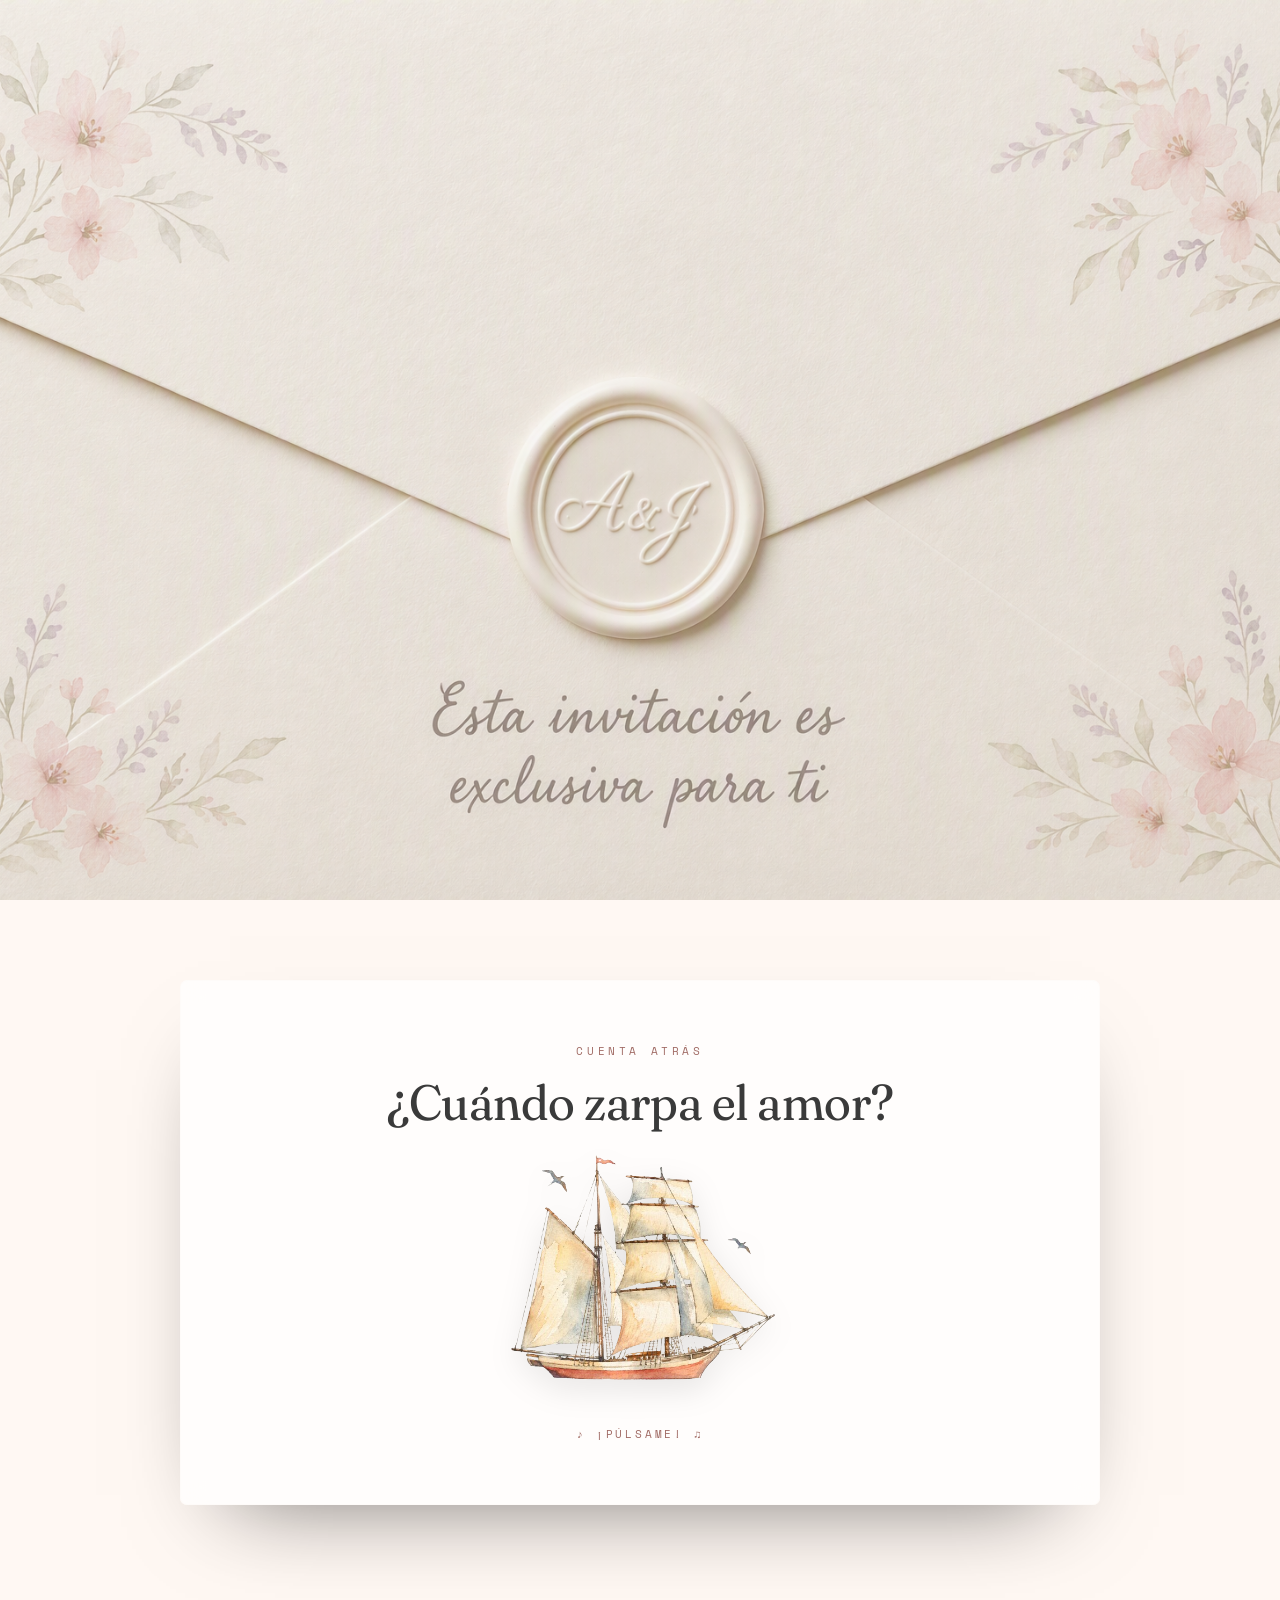
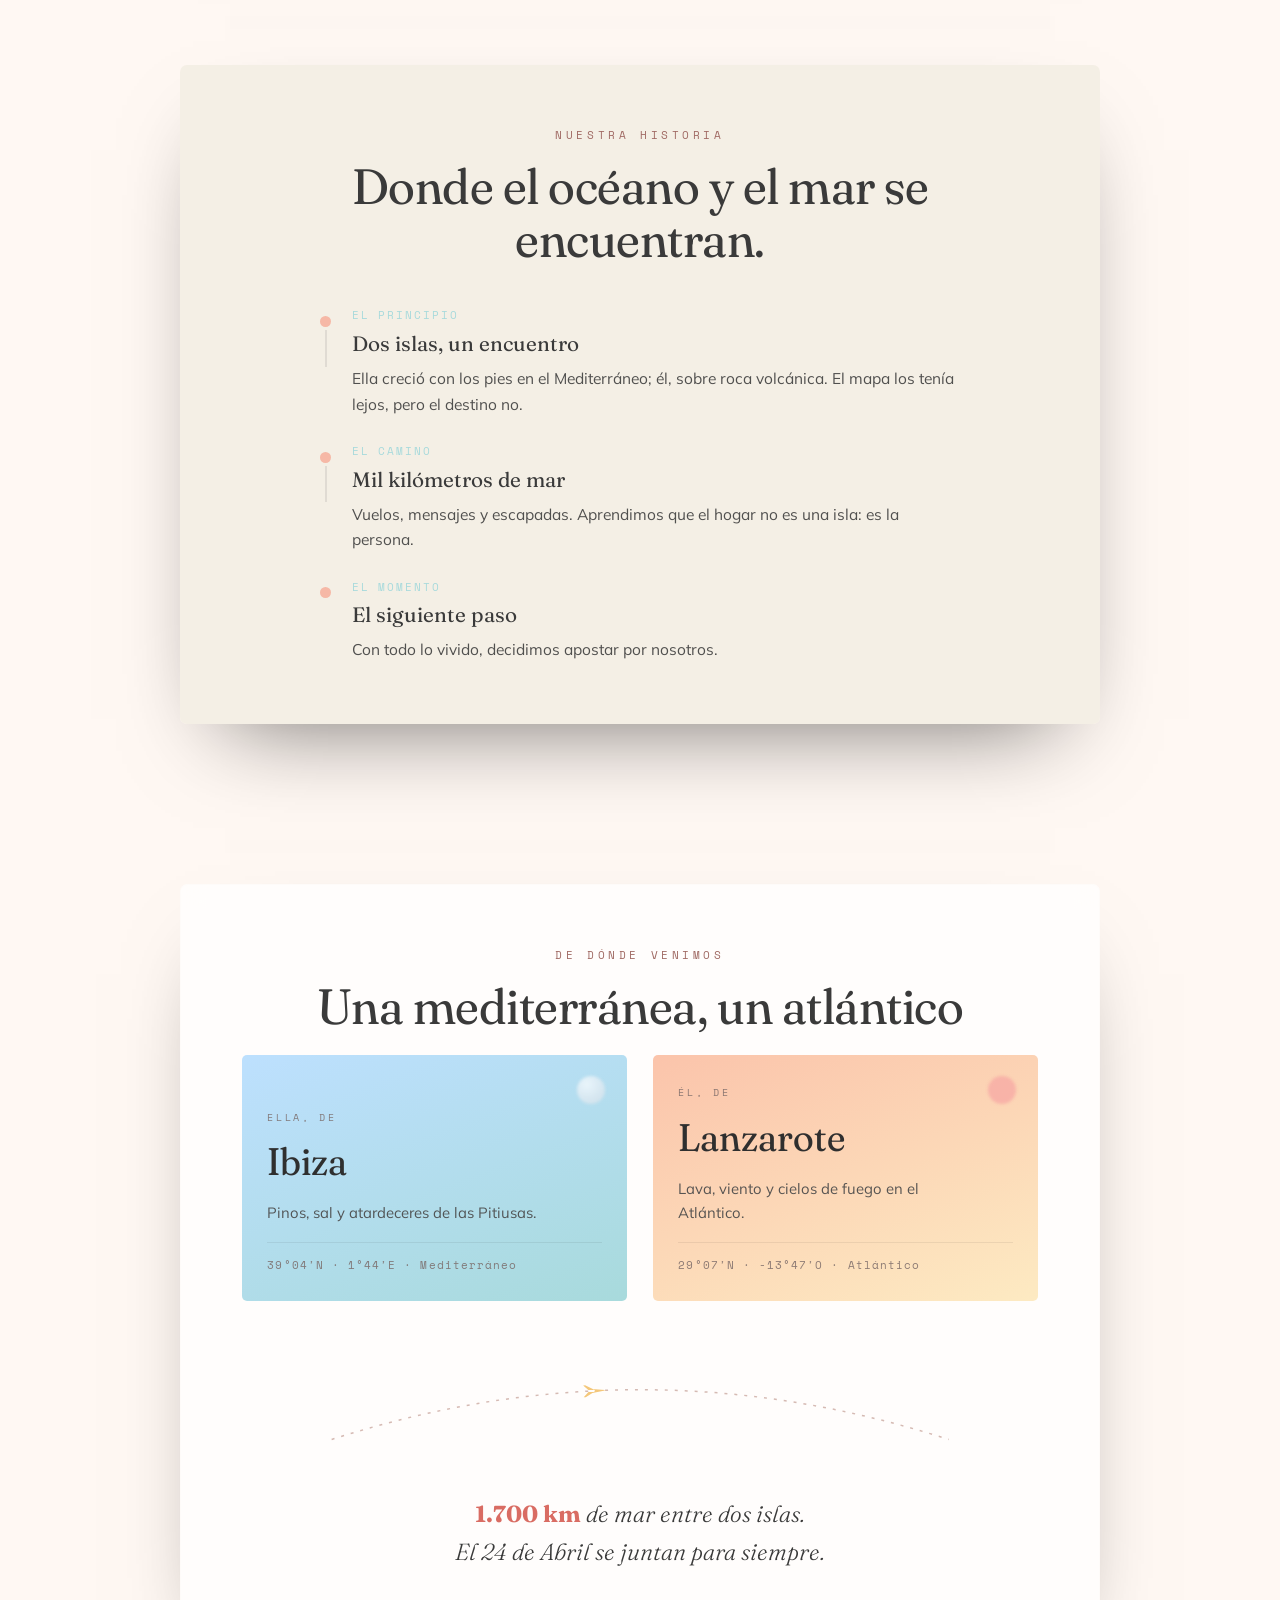
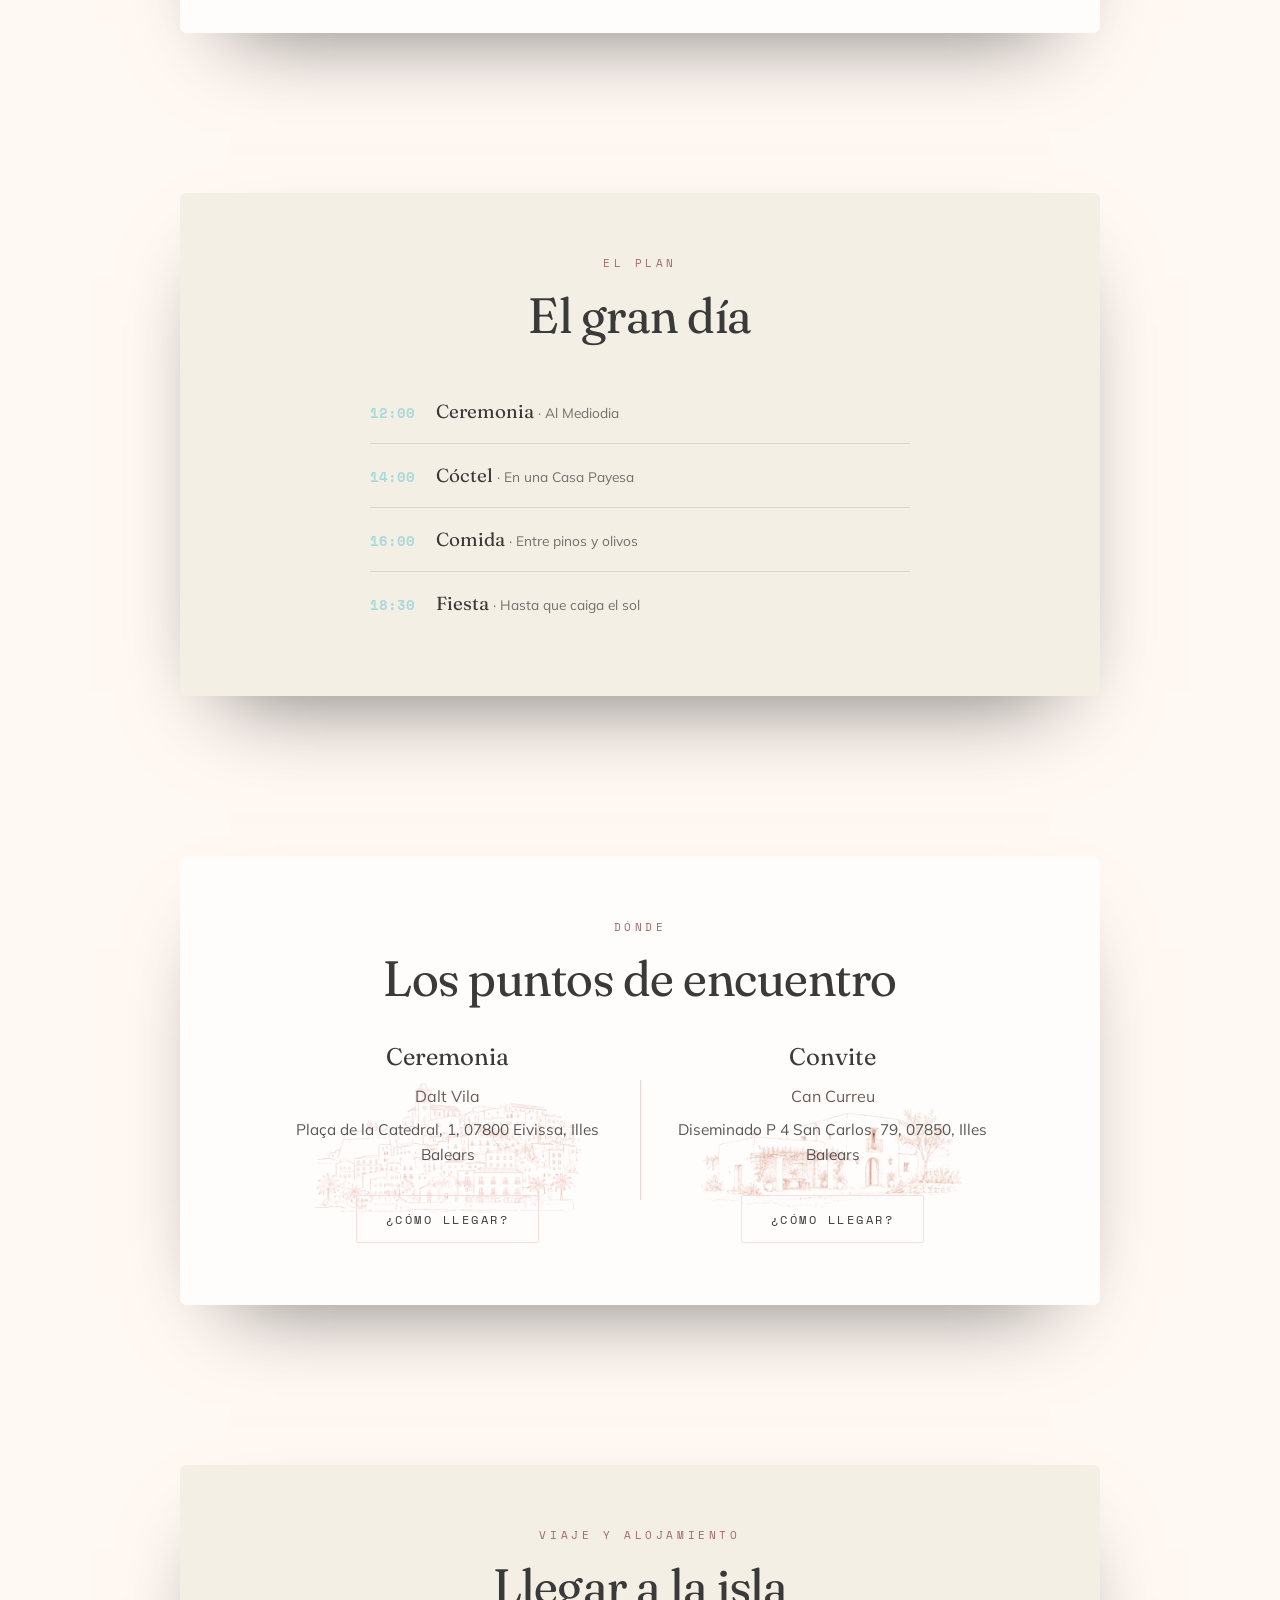
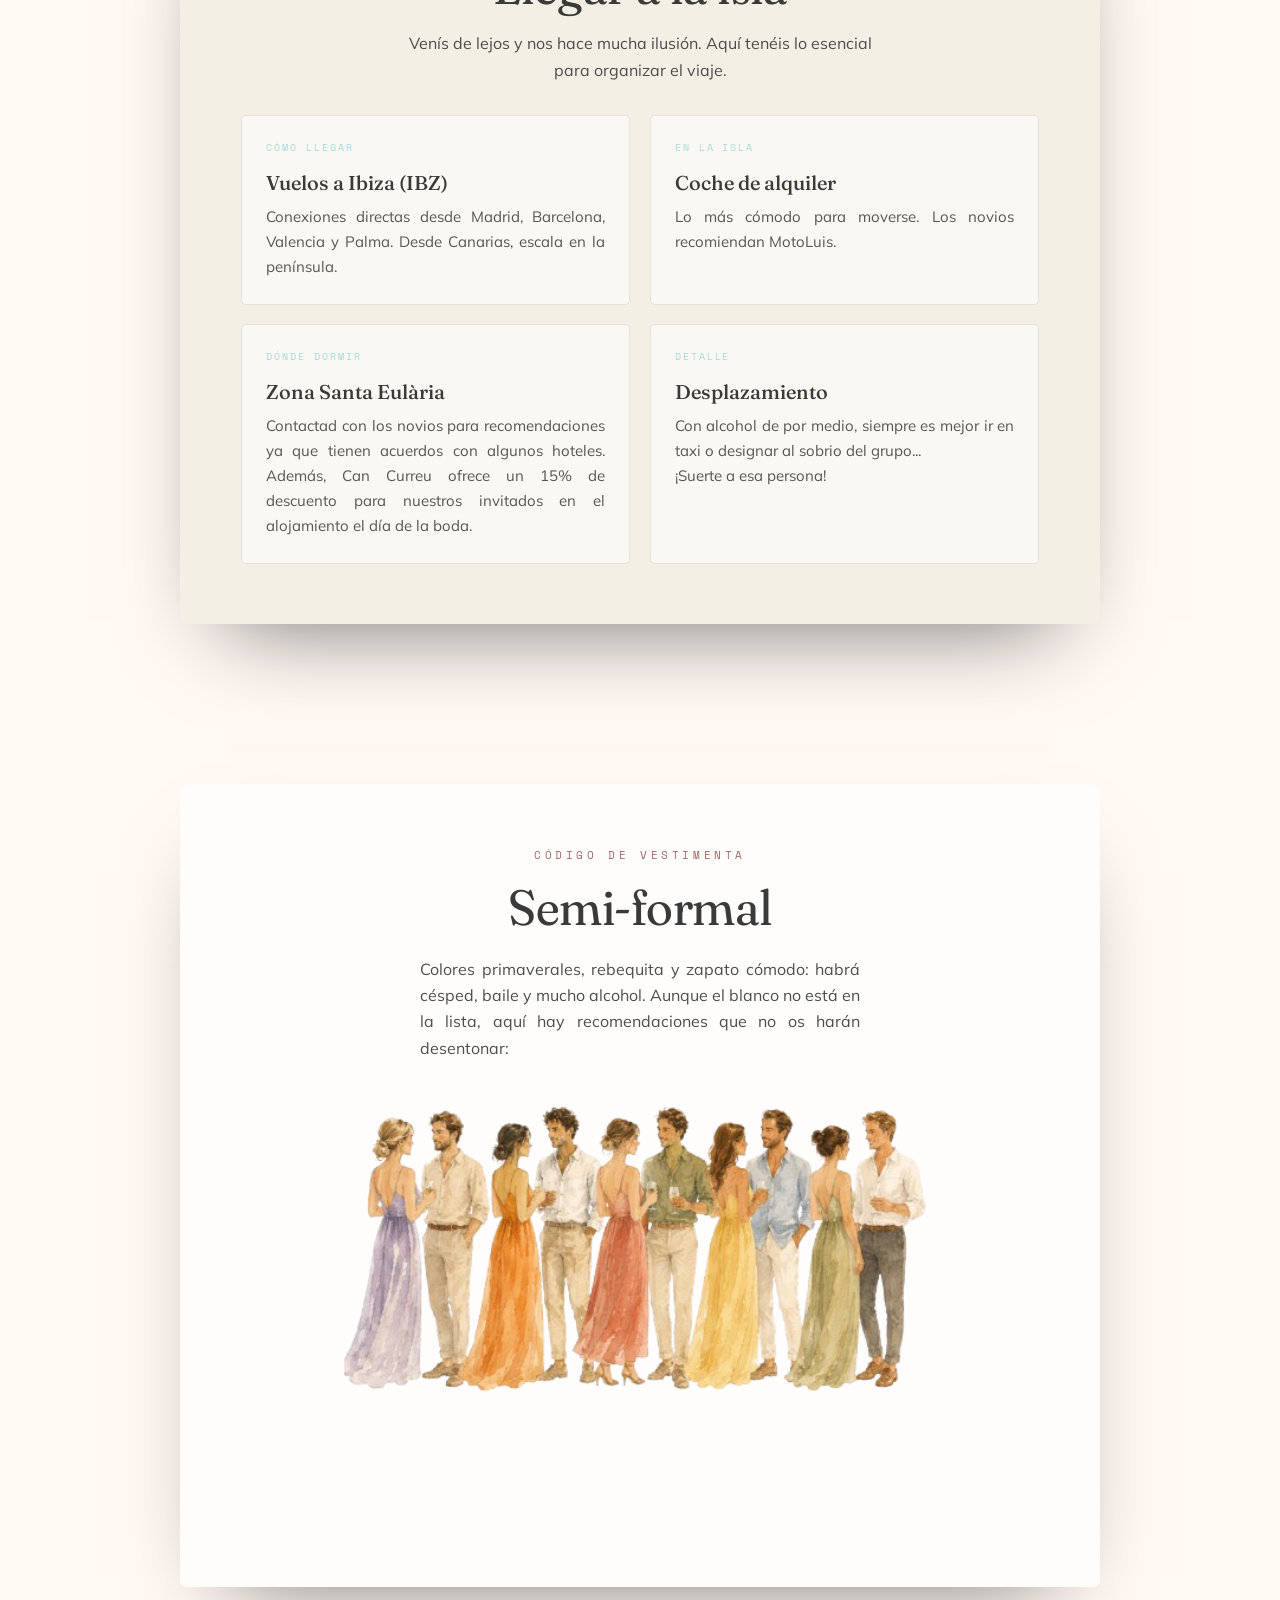
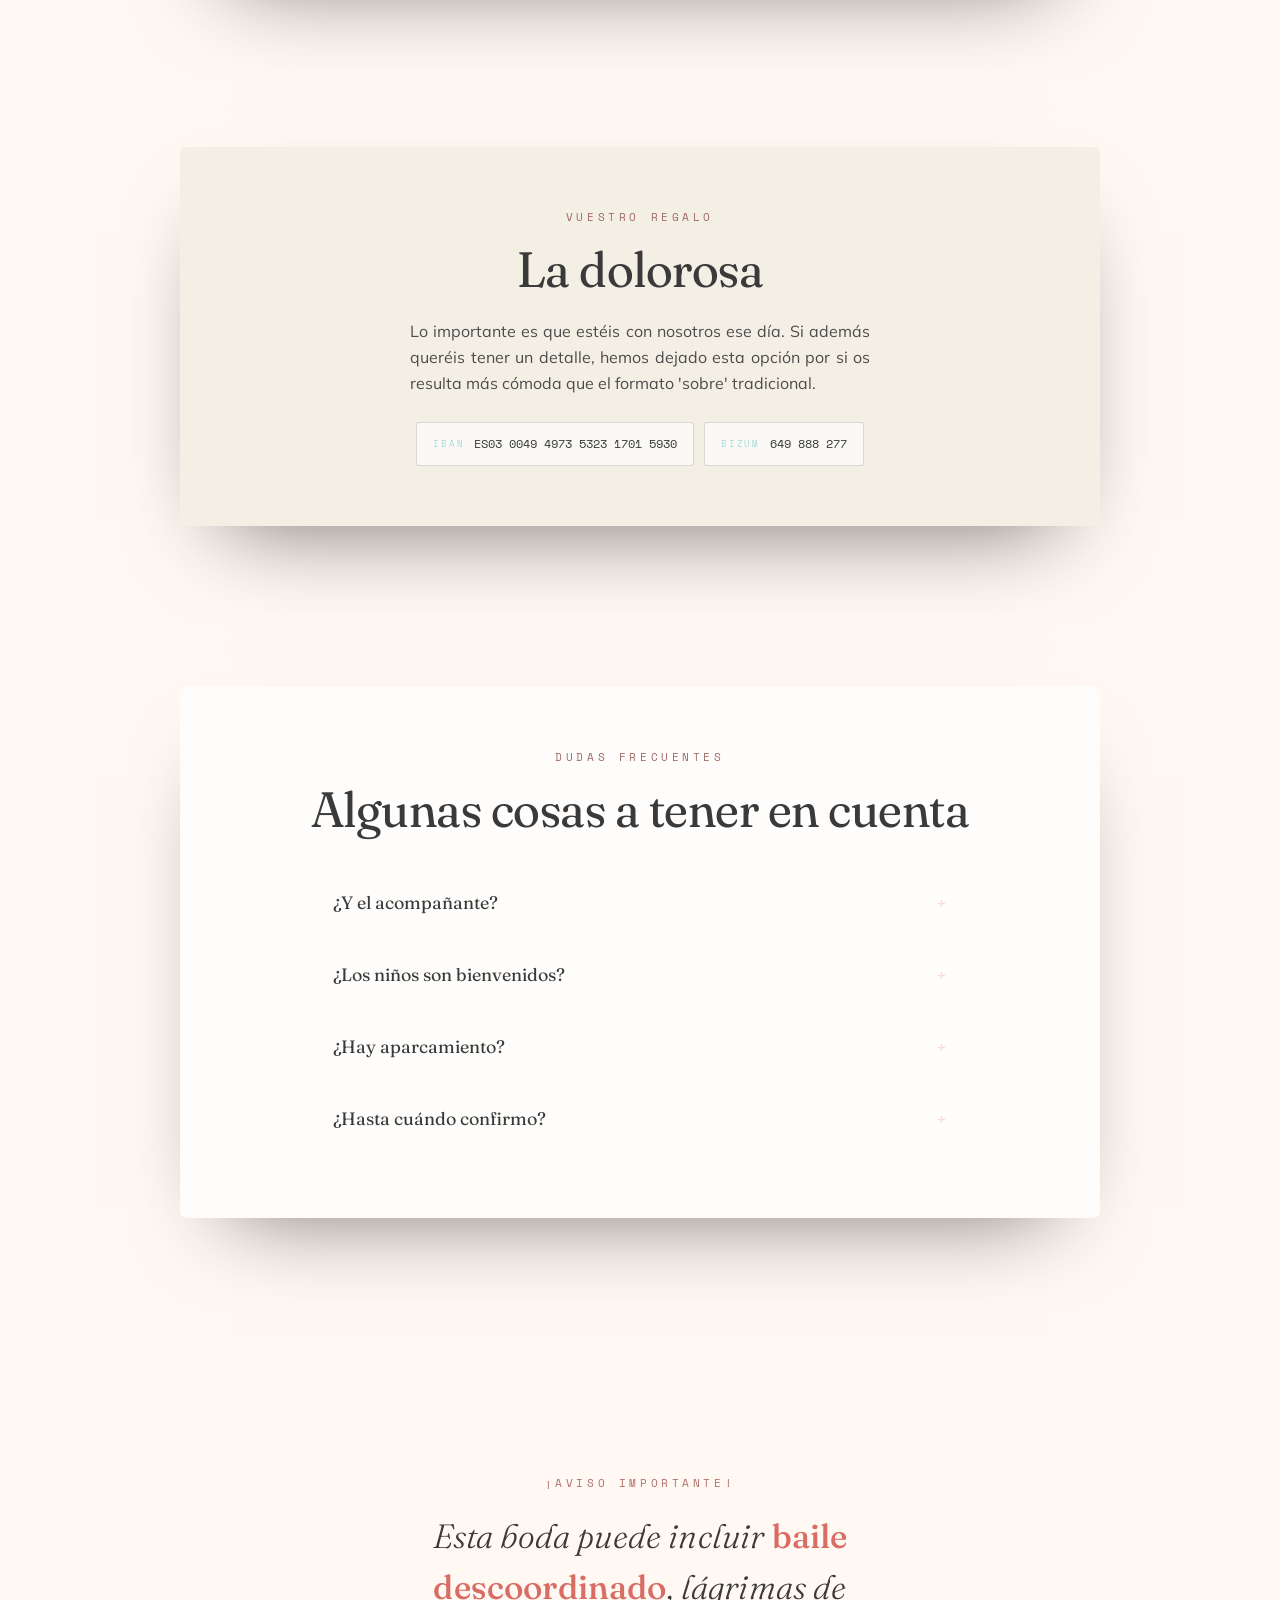
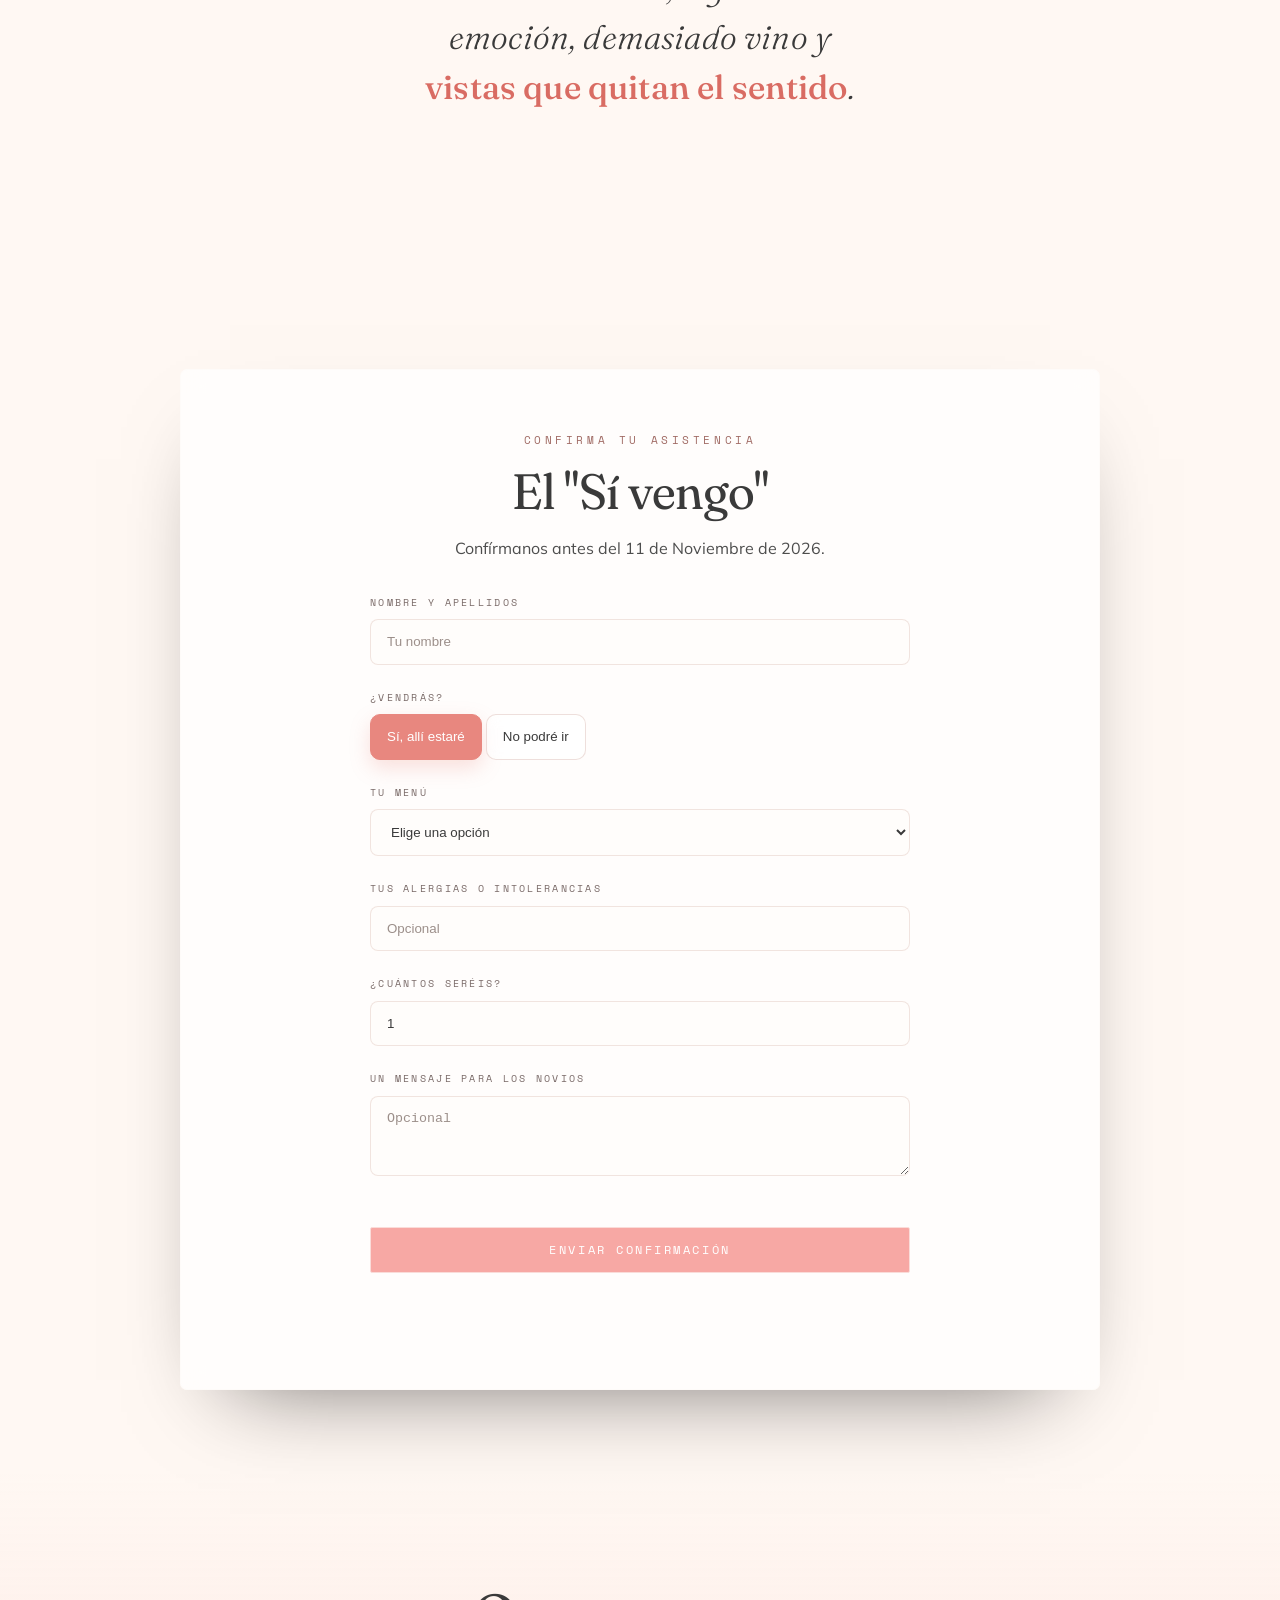
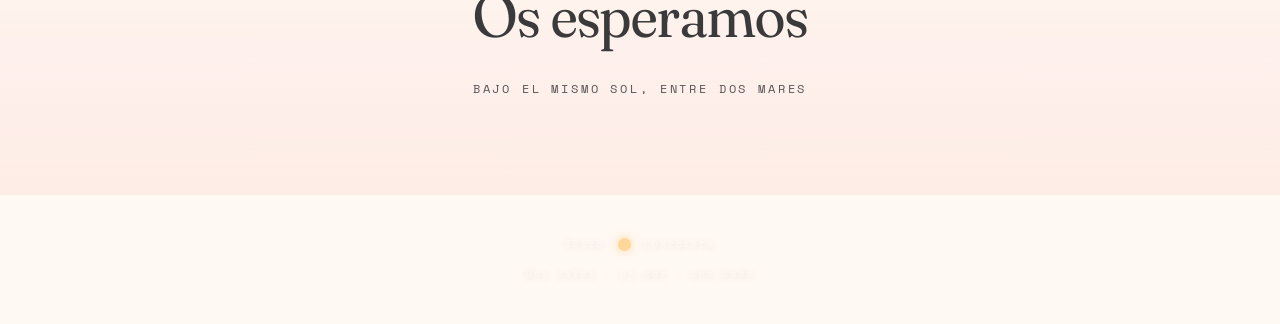
==== commit d70aa4ee: "cAMBIOS FUNCIONALES (block scroll, favicon...)" ====
--- a/main.html
+++ b/main.html
@@ -6,14 +6,16 @@
 
   <link rel="stylesheet" href="style.css">
   <link rel="icon" type="image/png" href="./Media/JA.png">
+  <link rel="shortcut icon" type="image/png" href="./Media/JA.png">
+  <link rel="apple-touch-icon" href="./Media/JA.png">
+  <meta name="theme-color" content="#FFF8F3">
   <link rel="preconnect" href="https://fonts.googleapis.com">
   <link rel="preconnect" href="https://fonts.gstatic.com" crossorigin>
   <link href="https://fonts.googleapis.com/css2?family=Fraunces:ital,opsz,wght@0,9..144,300..600;1,9..144,300..500&family=Mulish:wght@300;400;500;600;700;800&family=Space+Mono:wght@400;700&display=swap" rel="stylesheet">
-  <link href="https://fonts.googleapis.com/css2sienne&display=swap
 </head>
 
 <!-- IMPORTANTE: esto activa el overlay -->
-<body class="envelope-locked loading">
+<body class="envelope-locked">
 
 <!-- ===================== SOBRE ===================== -->
 <div id="mobile-intro">
--- a/style.css
+++ b/style.css
@@ -534,12 +534,6 @@
   perspective:1400px;
 }
 
-body.envelope-locked header,
-body.envelope-locked section{opacity:0;transform:scale(.98);
-transition:all 1.2s ease}
-
-body:not(.envelope-locked) header,
-body:not(.envelope-locked) section{opacity:1;transform:scale(1)}
 
 .nav-sep{
   display:none;
@@ -563,11 +557,6 @@
   nav .links a{
     white-space:nowrap;
   }
-}
-
-body.loading {
-  visibility: hidden;
-  opacity: 0;
 }
 
 @media(max-width:640px){
@@ -958,4 +947,106 @@
 
   }
 
+}
+
+/* =========================
+   BLOQUEO DE SCROLL DURANTE SOBRE
+   ========================= */
+
+body.envelope-locked {
+  overflow: hidden;
+}
+
+#mobile-intro,
+#desktop-envelope {
+  touch-action: none;
+}
+
+/* Seguridad: nunca ocultes la web por la clase envelope-locked */
+body.envelope-locked header,
+body.envelope-locked section,
+body.envelope-locked footer {
+  opacity: 1 !important;
+  transform: none !important;
+}
+
+/* Desktop: sobre de PC visible solo en PC */
+#desktop-envelope {
+  position: fixed;
+  inset: 0;
+  z-index: 10000;
+  overflow: hidden;
+  background: #FFF8F3;
+}
+
+#desktop-envelope-img,
+#desktop-envelope-video {
+  position: absolute;
+  inset: 0;
+  width: 100%;
+  height: 100%;
+  object-fit: cover;
+}
+
+#desktop-envelope-img {
+  display: block;
+  cursor: pointer;
+}
+
+#desktop-envelope-video {
+  display: none;
+}
+
+/* Móvil */
+#mobile-intro {
+  display: none;
+}
+
+@media (max-width:640px) {
+  #desktop-envelope {
+    display: none;
+  }
+
+  #mobile-intro {
+    position: fixed;
+    inset: 0;
+    z-index: 10000;
+    background: #FFF8F3;
+    display: flex;
+    align-items: center;
+    justify-content: center;
+    overflow: hidden;
+    opacity: 1;
+    transition: opacity .8s ease;
+  }
+
+  #mobile-intro.hide {
+    opacity: 0;
+    pointer-events: none;
+  }
+
+  #mobile-cover,
+  #mobile-video {
+    position: absolute;
+    inset: 0;
+    width: 100%;
+    height: 100%;
+    object-fit: cover;
+  }
+
+  #mobile-cover {
+    display: block;
+  }
+
+  #mobile-video {
+    display: block;
+    opacity: 0;
+    pointer-events: none;
+  }
+}
+
+@media (min-width:641px) {
+  #mobile-intro {
+    display: none !important;
+  }
 }
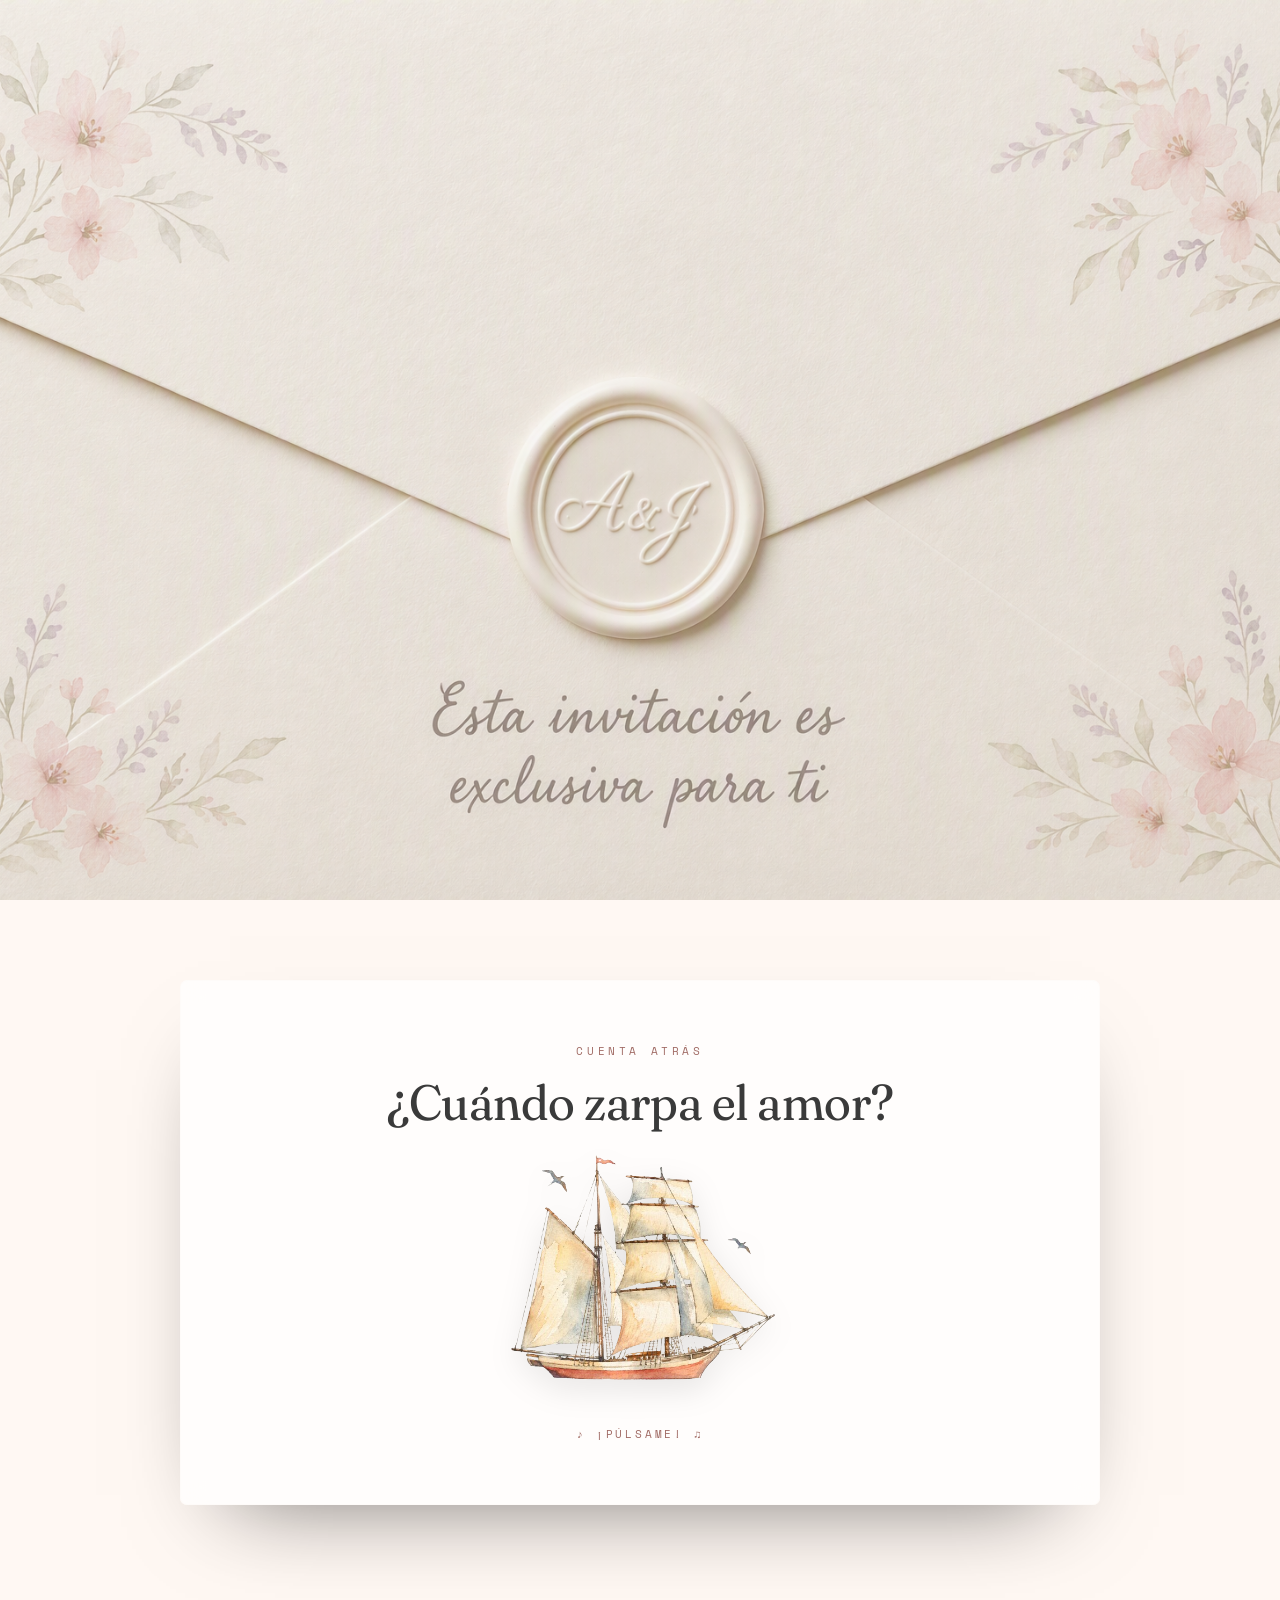
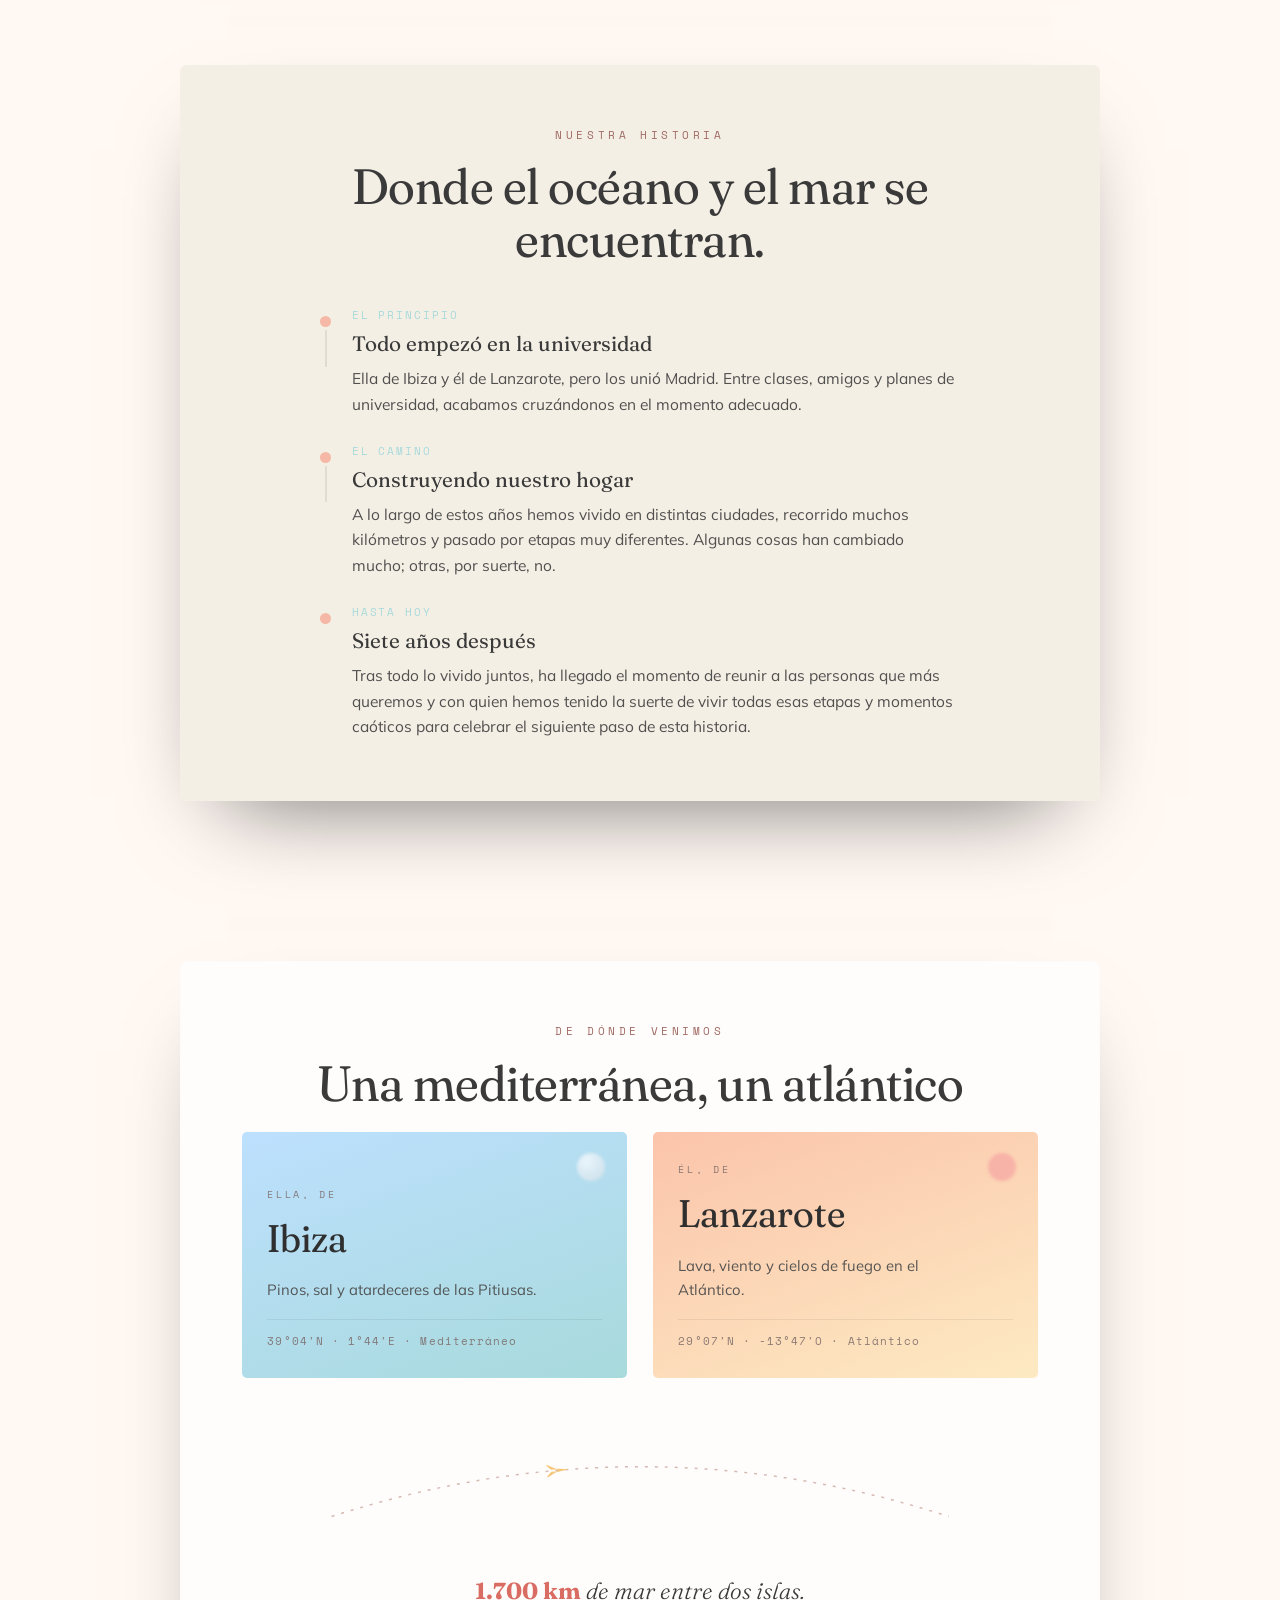
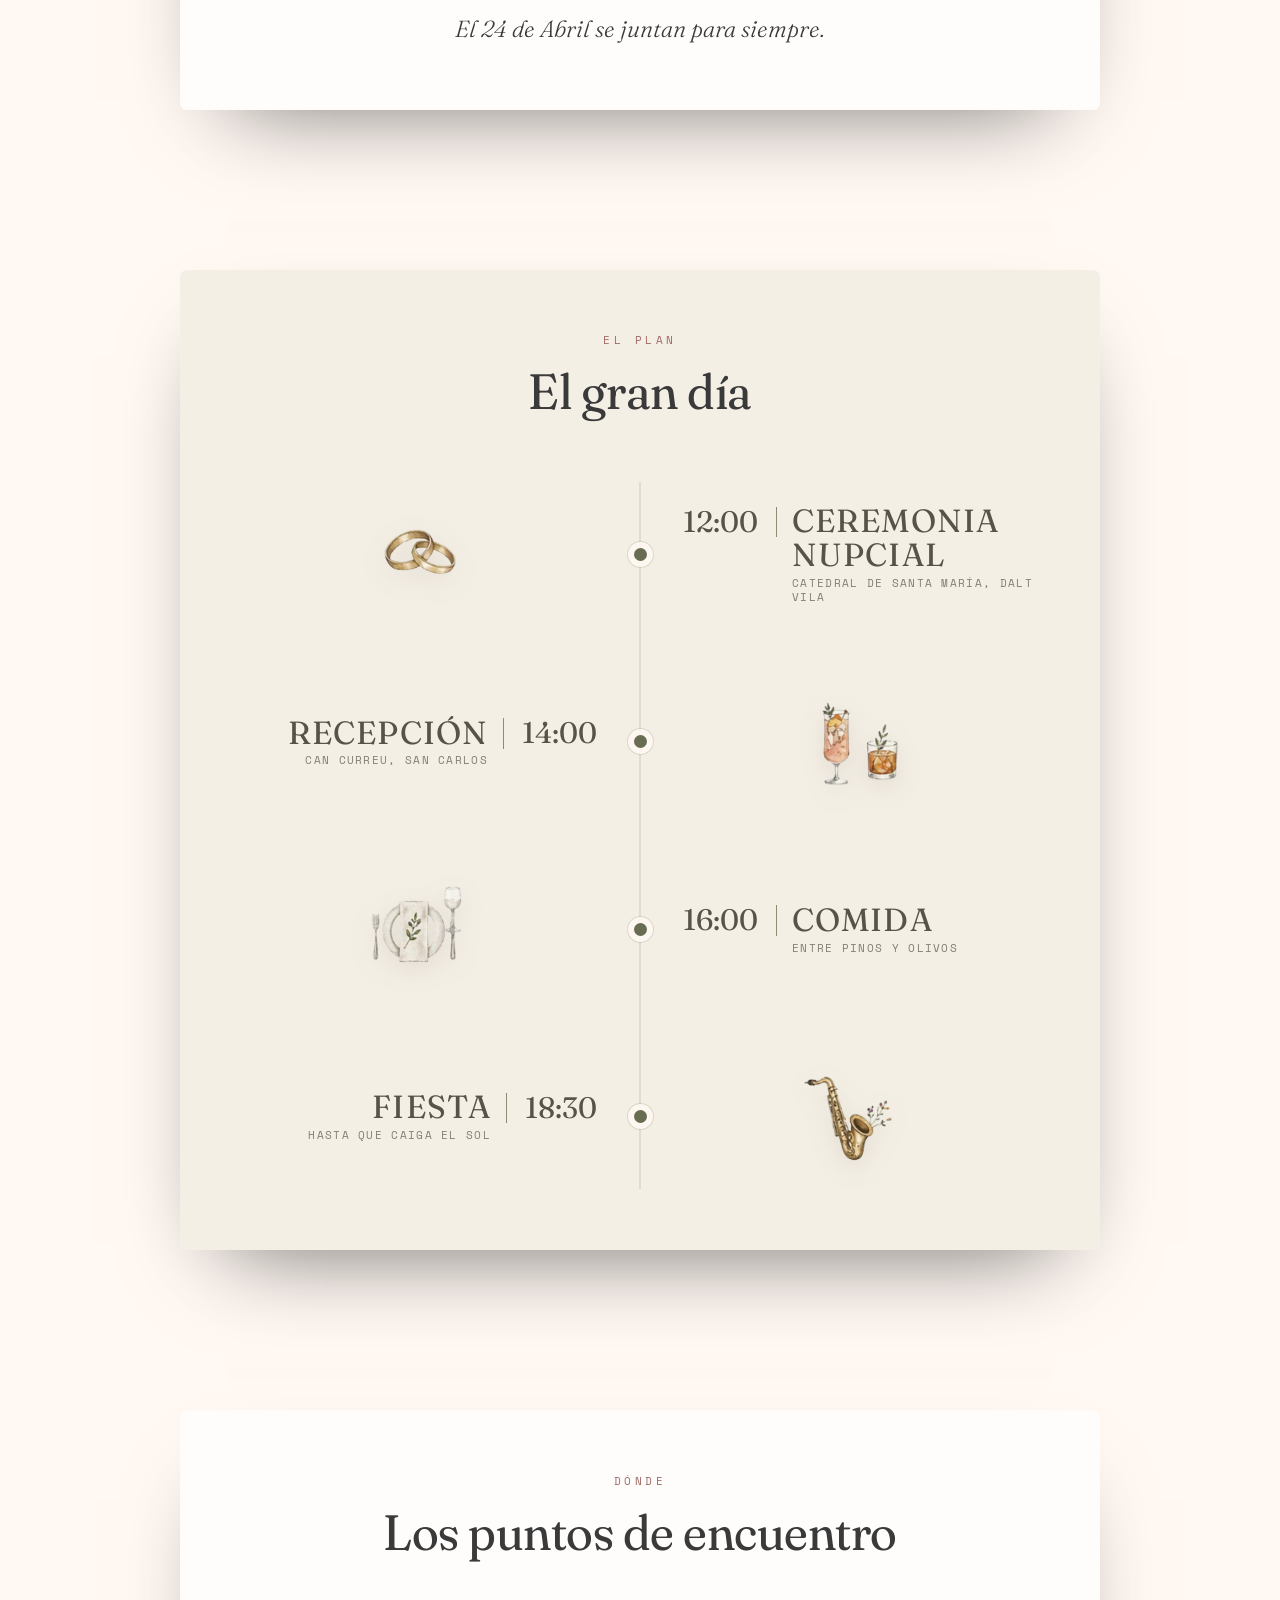
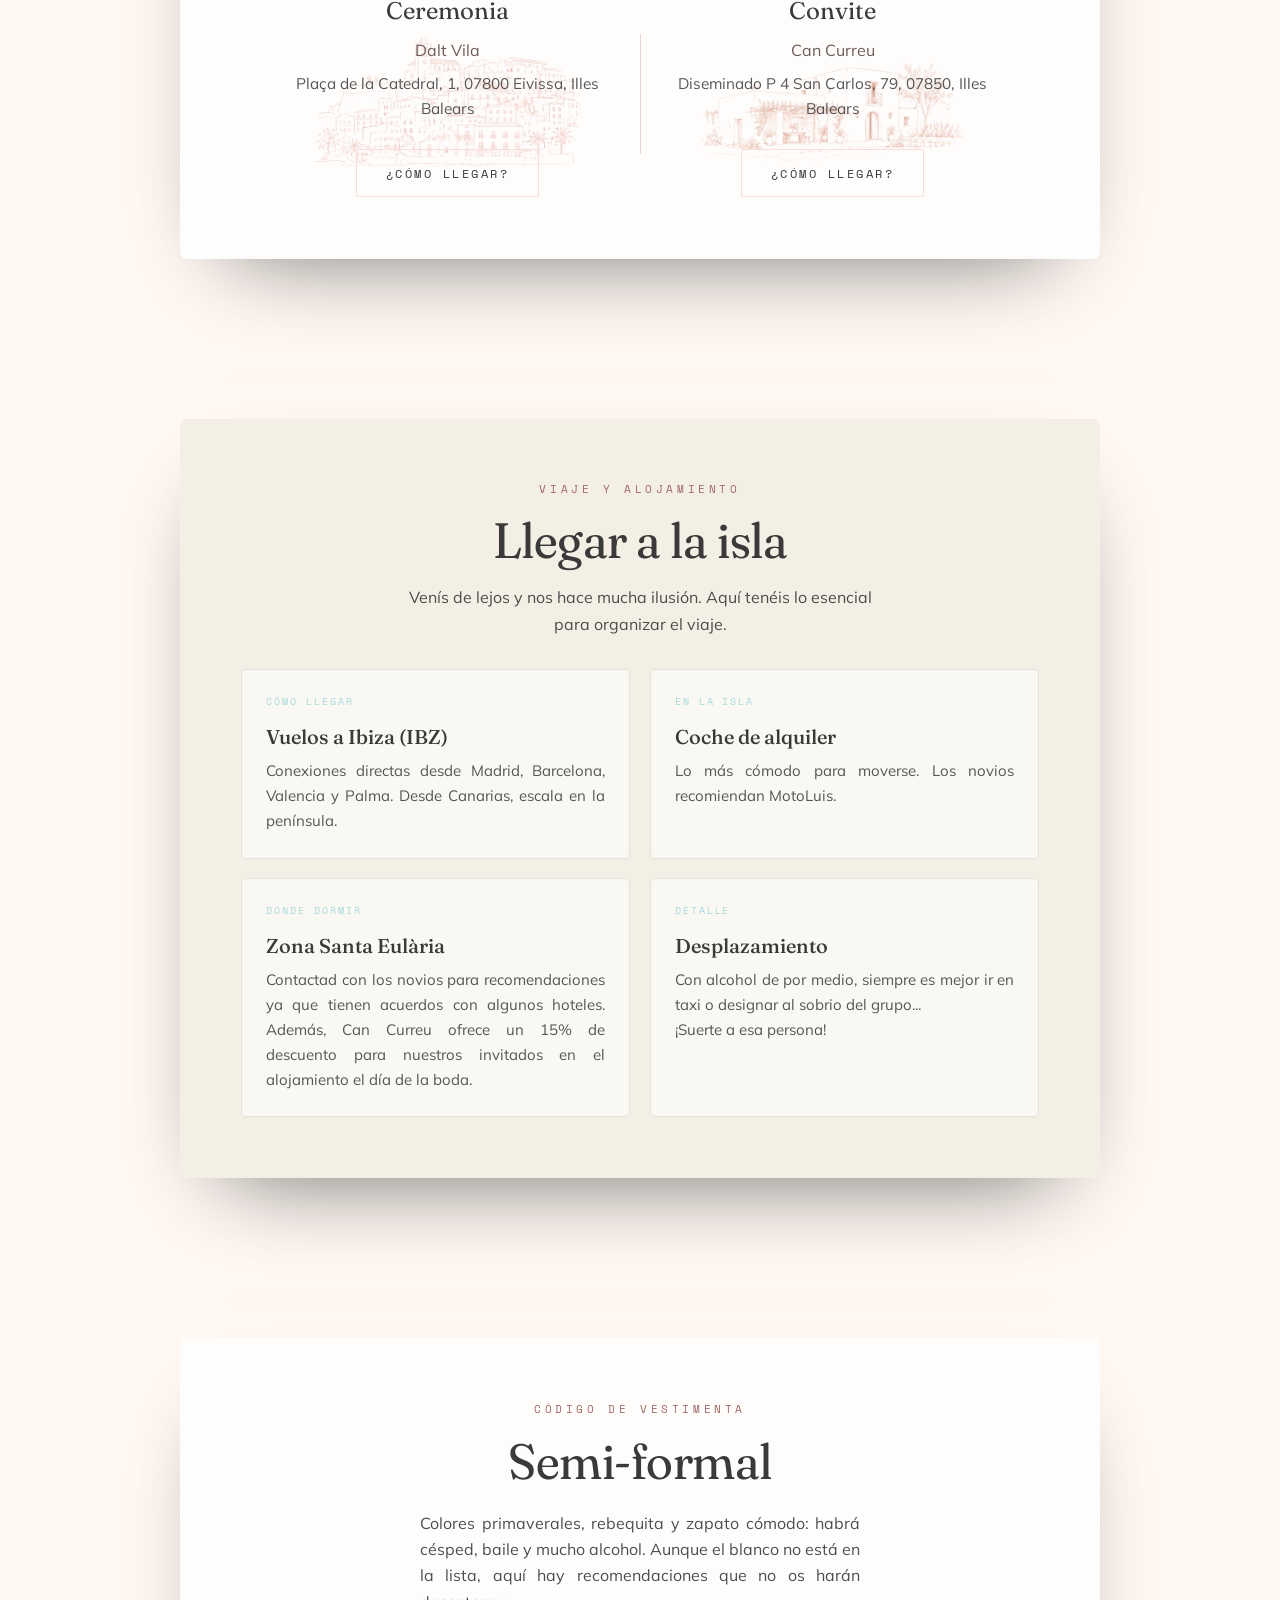
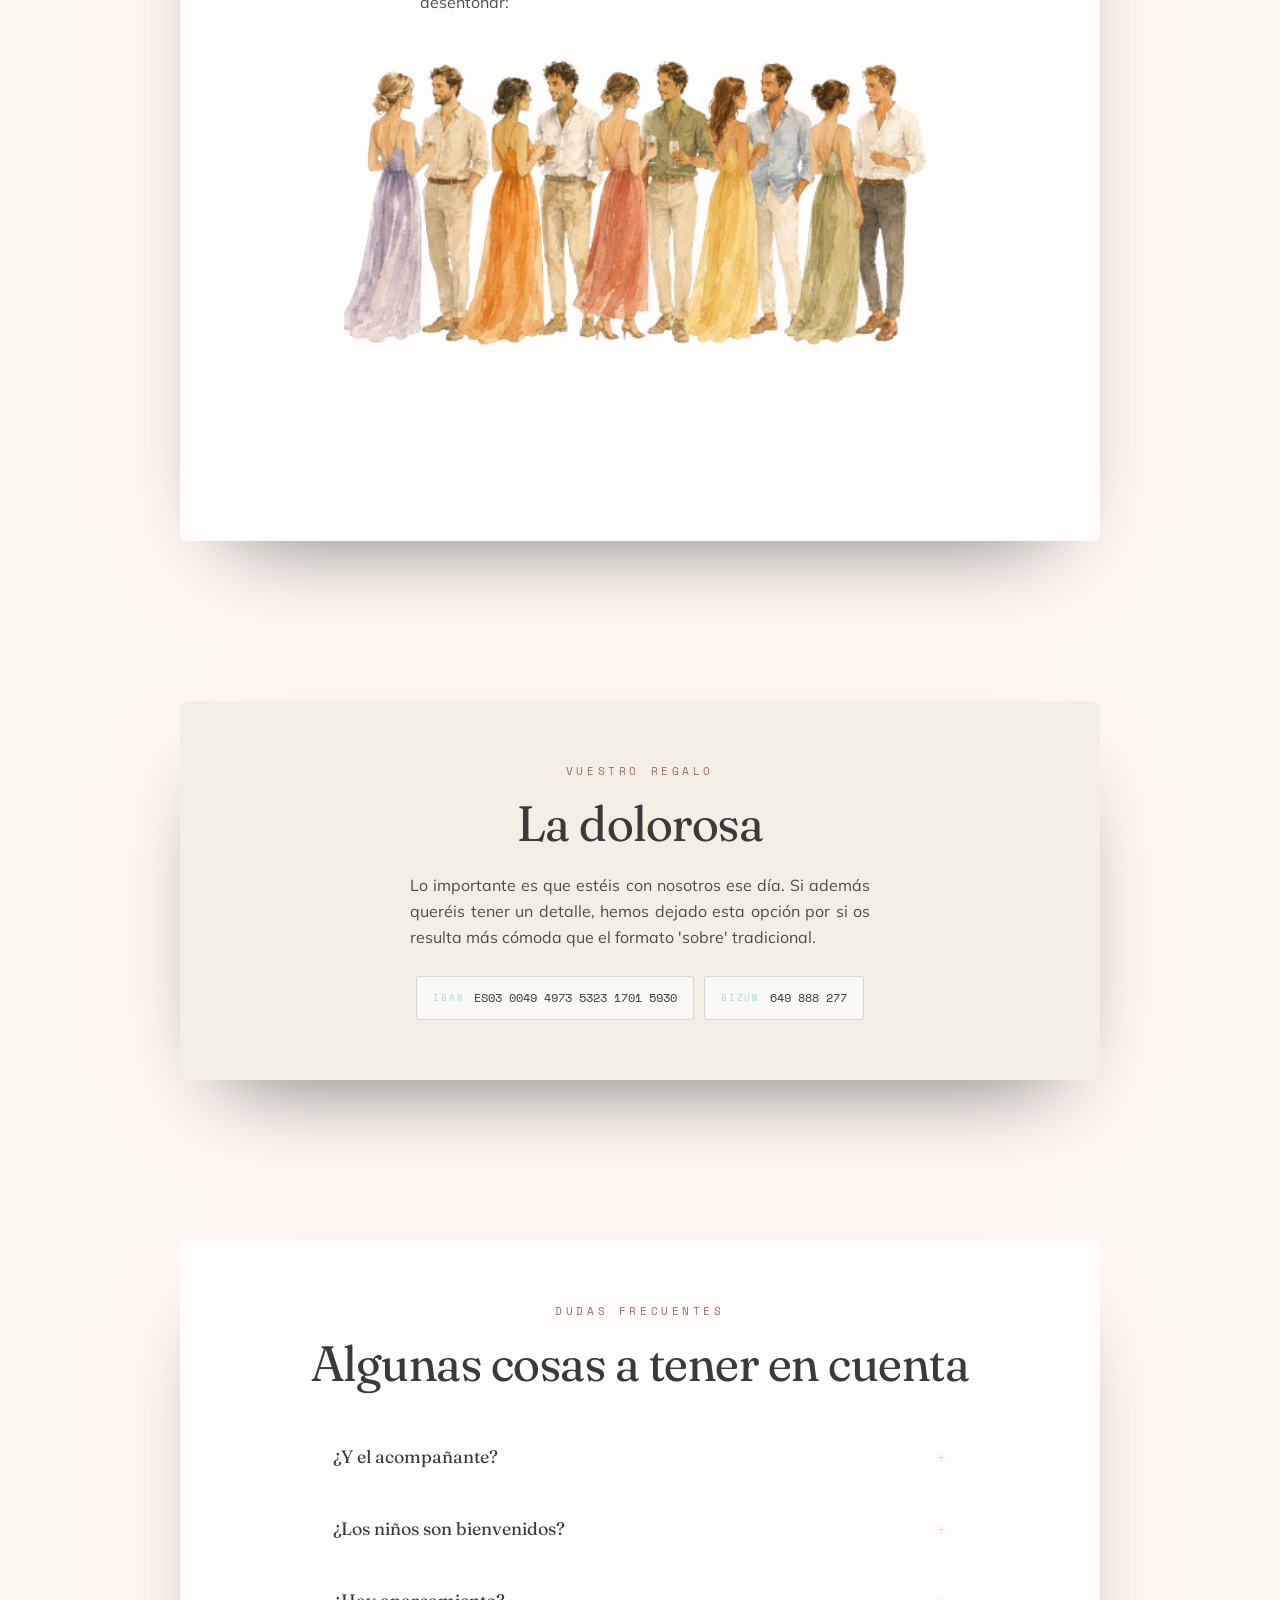
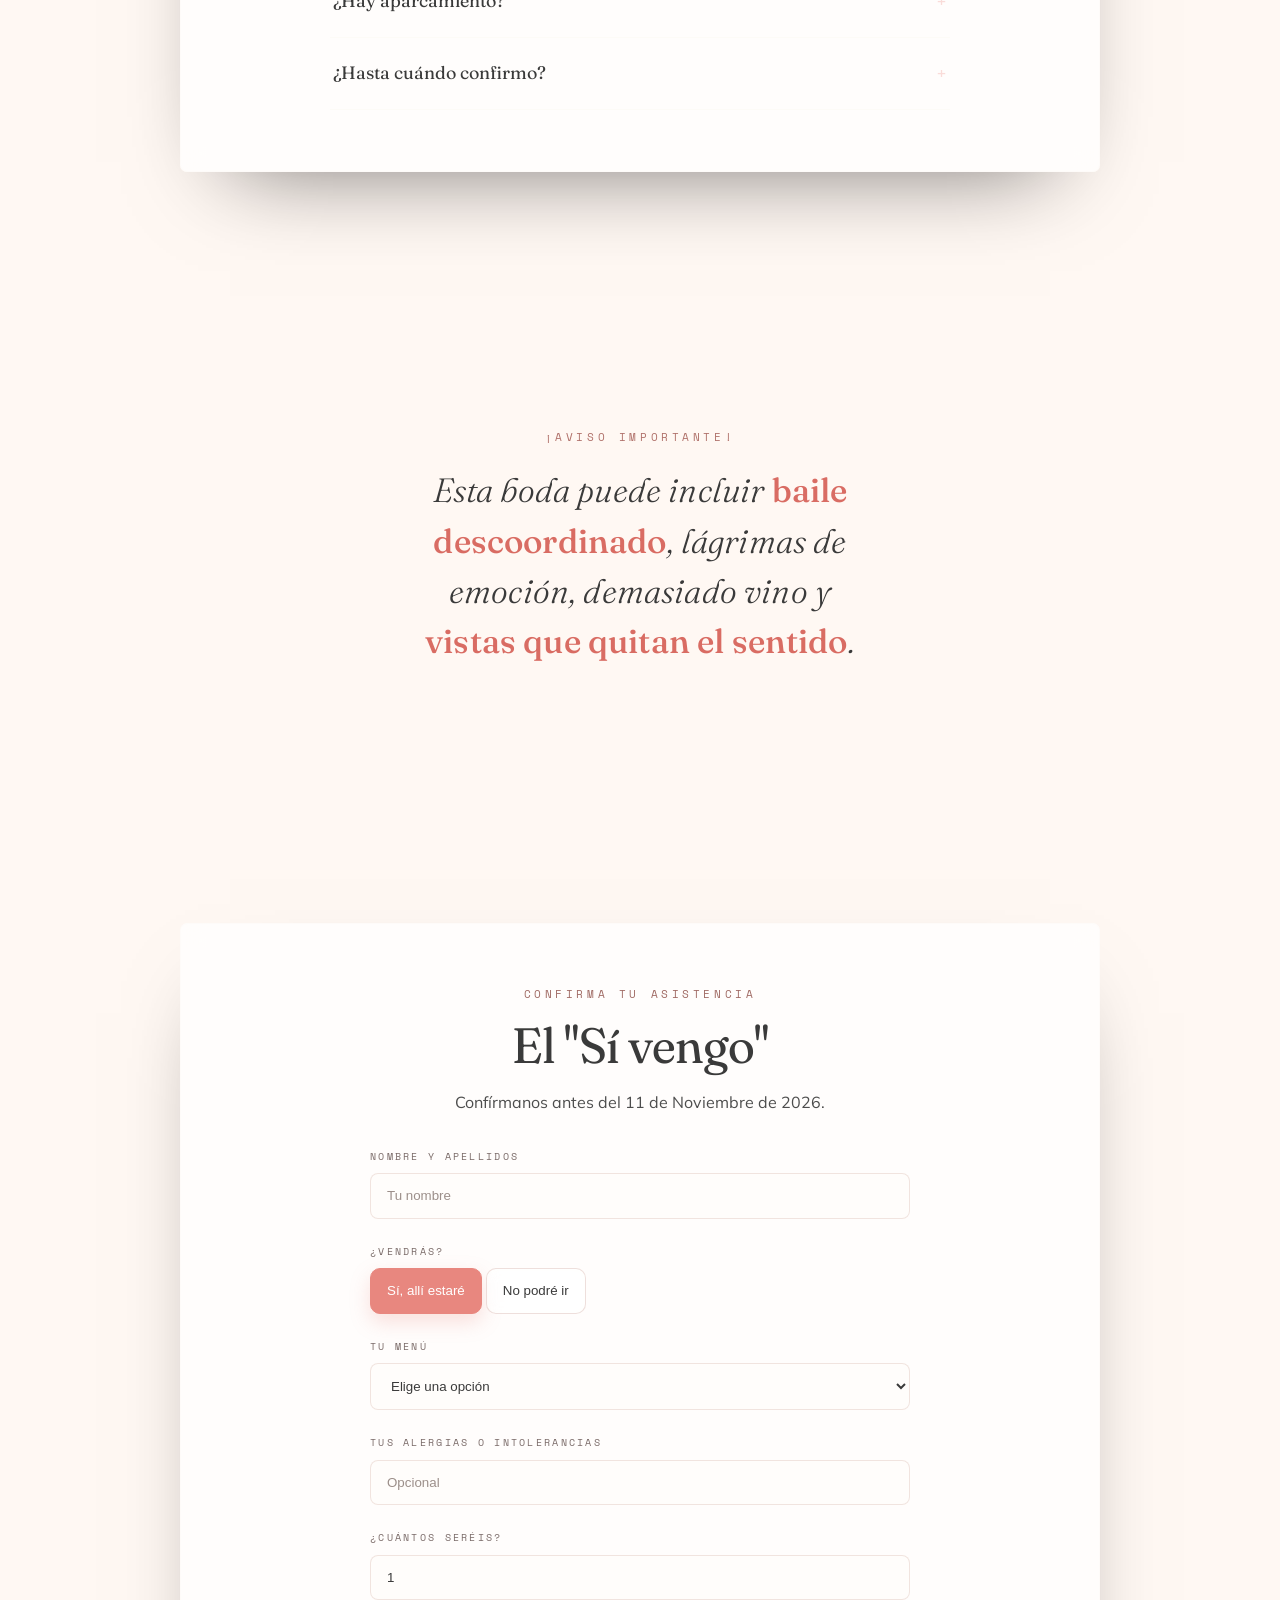
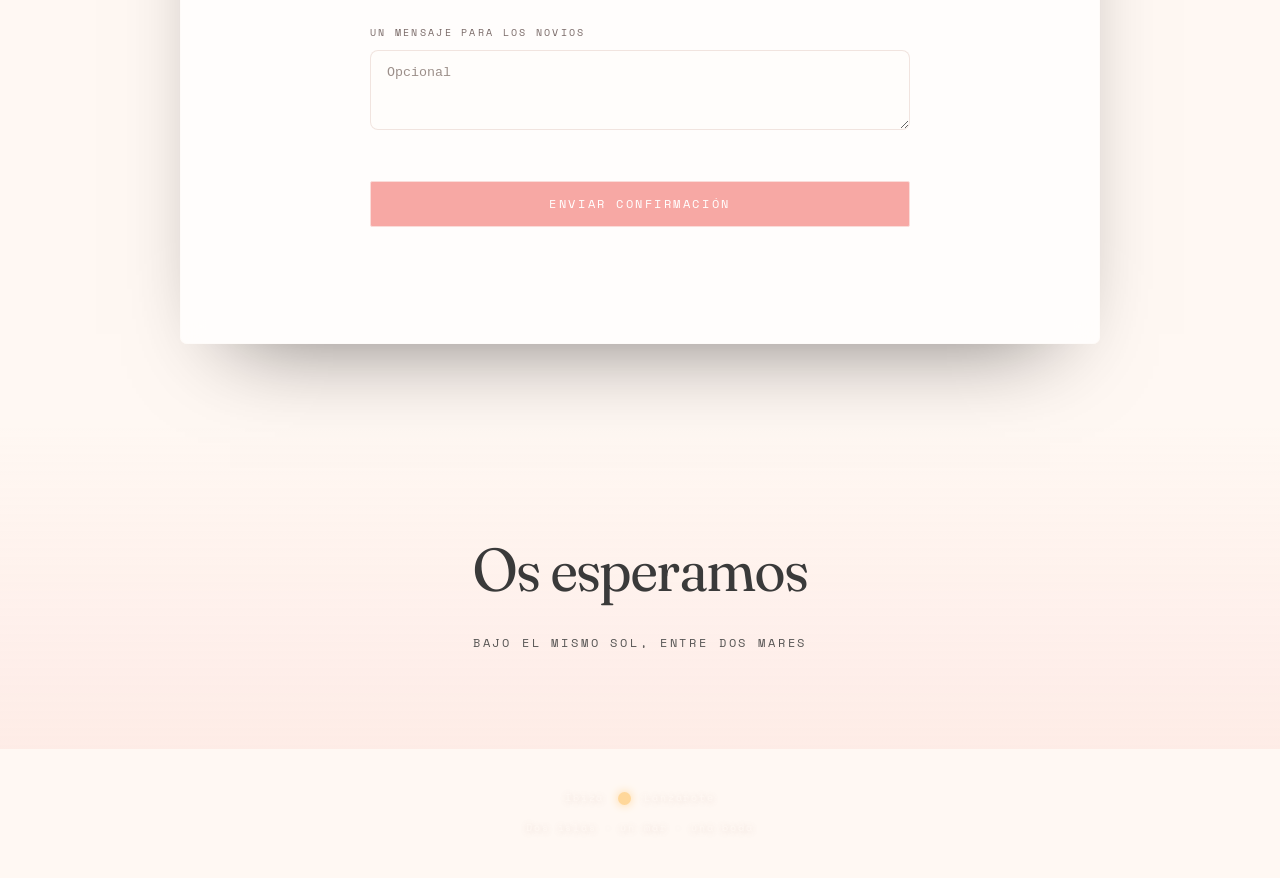
==== commit 6455b323: "favicon" ====
--- a/main.html
+++ b/main.html
@@ -7,7 +7,7 @@
   <link rel="stylesheet" href="style.css">
   <link rel="icon" type="image/png" href="./Media/JA.png">
   <link rel="shortcut icon" type="image/png" href="./Media/JA.png">
-  <link rel="apple-touch-icon" href="./Media/JA.png">
+  <link rel="apple-touch-icon" sizes="180x180" href="./Media/JA.png">
   <meta name="theme-color" content="#FFF8F3">
   <link rel="preconnect" href="https://fonts.googleapis.com">
   <link rel="preconnect" href="https://fonts.gstatic.com" crossorigin>
--- a/style.css
+++ b/style.css
@@ -214,13 +214,282 @@
   color:#D96C63;   /* antes var(--sol-claro) */
 }
 
-/* El día */
-.plan{max-width:540px;margin:2.4rem auto 0}
-.plan .item{display:grid;grid-template-columns:auto 1fr;gap:1.3rem;align-items:baseline;padding:1rem 0;border-bottom:1px solid rgba(27,32,38,.12)}
-.plan .item:last-child{border-bottom:0}
-.plan .t{font-family:var(--mono);font-size:.9rem;color:var(--mar);white-space:nowrap;font-weight:700}
-.plan .ev .h{font-family:var(--display);font-size:1.18rem}
-.plan .ev .s{font-size:.86rem;opacity:.7}
+/* =========================
+   EL DÍA - TIMELINE ALTERNA
+   ========================= */
+
+.plan {
+  --plan-progress: 0%;
+  position: relative;
+  max-width: 820px;
+  margin: 4rem auto 0;
+  padding: .8rem 0;
+  display: grid;
+  gap: 4.2rem;
+}
+
+/* Línea base */
+.plan::before {
+  content: "";
+  position: absolute;
+  top: 0;
+  bottom: 0;
+  left: 50%;
+  width: 1px;
+  transform: translateX(-50%);
+  background: rgba(100, 100, 80, .28);
+  z-index: 0;
+}
+
+/* Línea que se va dibujando */
+.plan::after {
+  content: "";
+  position: absolute;
+  top: 0;
+  left: 50%;
+  width: 2px;
+  height: var(--plan-progress);
+  transform: translateX(-50%);
+  background: linear-gradient(
+    to bottom,
+    rgba(110, 113, 82, .25),
+    rgba(110, 113, 82, .85)
+  );
+  z-index: 1;
+  transition: height .15s linear;
+}
+
+.timeline-item {
+  position: relative;
+  z-index: 2;
+  display: grid;
+  grid-template-columns: minmax(0, 1fr) 42px minmax(0, 1fr);
+  align-items: center;
+  column-gap: 1.4rem;
+  min-height: 120px;
+}
+
+/* Alternancia */
+.timeline-item.icon-left {
+  grid-template-areas: "visual dot text";
+}
+
+.timeline-item.icon-right {
+  grid-template-areas: "text dot visual";
+}
+
+.timeline-visual {
+  grid-area: visual;
+  display: flex;
+  align-items: center;
+  justify-content: center;
+}
+
+.timeline-visual img {
+  width: clamp(74px, 10vw, 115px);
+  height: auto;
+  object-fit: contain;
+  filter: drop-shadow(0 8px 12px rgba(80, 60, 45, .10));
+}
+
+.timeline-dot {
+  grid-area: dot;
+  width: 13px;
+  height: 13px;
+  border-radius: 50%;
+  justify-self: center;
+  background: #686D51;
+  box-shadow:
+    0 0 0 6px rgba(255, 248, 243, .95),
+    0 0 0 7px rgba(104, 109, 81, .18);
+}
+
+.timeline-text {
+  grid-area: text;
+  display: grid;
+  grid-template-columns: auto 1fr;
+  align-items: start;
+  gap: 1.1rem;
+}
+
+.timeline-item.icon-right .timeline-text {
+  justify-self: end;
+  text-align: right;
+  grid-template-columns: 1fr auto;
+}
+
+.timeline-item.icon-right .timeline-hour {
+  order: 2;
+}
+
+.timeline-item.icon-right .timeline-event {
+  order: 1;
+}
+
+.timeline-hour {
+  font-family: var(--display);
+  font-size: clamp(1.35rem, 2.8vw, 1.85rem);
+  line-height: 1;
+  color: #565348;
+  white-space: nowrap;
+  padding-top: .15rem;
+}
+
+.timeline-event {
+  position: relative;
+  padding-left: 1rem;
+  color: #565348;
+}
+
+.timeline-item.icon-right .timeline-event {
+  padding-left: 0;
+  padding-right: 1rem;
+}
+
+.timeline-event::before {
+  content: "";
+  position: absolute;
+  left: 0;
+  top: .16rem;
+  width: 1px;
+  height: 1.9rem;
+  background: #686D51;
+  opacity: .75;
+}
+
+.timeline-item.icon-right .timeline-event::before {
+  left: auto;
+  right: 0;
+}
+
+.timeline-title {
+  font-family: var(--display);
+  font-size: clamp(1.45rem, 3vw, 2rem);
+  line-height: 1.05;
+  text-transform: uppercase;
+  letter-spacing: .035em;
+  color: #565348;
+}
+
+.timeline-sub {
+  margin-top: .25rem;
+  font-family: var(--mono);
+  font-size: .68rem;
+  line-height: 1.35;
+  letter-spacing: .12em;
+  text-transform: uppercase;
+  color: rgba(86, 83, 72, .72);
+}
+
+/* Animación extra al aparecer */
+.timeline-item.reveal {
+  opacity: 0;
+  transform: translateY(34px) scale(.98);
+}
+
+.timeline-item.reveal.in {
+  opacity: 1;
+  transform: none;
+}
+
+.timeline-item.reveal.in .timeline-dot {
+  animation: timelinePop .55s ease both;
+}
+
+.timeline-item.reveal.in .timeline-visual img {
+  animation: iconFloatIn .75s ease both;
+}
+
+@keyframes timelinePop {
+  0% {
+    transform: scale(.45);
+    opacity: 0;
+  }
+  70% {
+    transform: scale(1.18);
+    opacity: 1;
+  }
+  100% {
+    transform: scale(1);
+  }
+}
+
+@keyframes iconFloatIn {
+  from {
+    opacity: 0;
+    transform: translateY(18px) rotate(-2deg);
+  }
+  to {
+    opacity: 1;
+    transform: none;
+  }
+}
+
+@media (max-width: 700px) {
+  .plan {
+    max-width: 100%;
+    gap: 3.8rem;
+    margin-top: 3rem;
+  }
+
+  .timeline-item {
+    grid-template-columns: minmax(0, 1fr) 30px minmax(0, 1fr);
+    column-gap: .75rem;
+    min-height: 110px;
+  }
+
+  .timeline-visual img {
+    width: clamp(58px, 18vw, 82px);
+  }
+
+  .timeline-dot {
+    width: 11px;
+    height: 11px;
+    box-shadow:
+      0 0 0 5px rgba(255, 248, 243, .95),
+      0 0 0 6px rgba(104, 109, 81, .16);
+  }
+
+  .timeline-text {
+    grid-template-columns: 1fr;
+    gap: .35rem;
+  }
+
+  .timeline-item.icon-right .timeline-text {
+    grid-template-columns: 1fr;
+  }
+
+  .timeline-item.icon-right .timeline-hour,
+  .timeline-item.icon-right .timeline-event {
+    order: initial;
+  }
+
+  .timeline-hour {
+    font-size: 1.15rem;
+  }
+
+  .timeline-title {
+    font-size: 1.15rem;
+    letter-spacing: .025em;
+  }
+
+  .timeline-sub {
+    font-size: .55rem;
+    letter-spacing: .08em;
+  }
+
+  .timeline-event {
+    padding-left: .7rem;
+  }
+
+  .timeline-item.icon-right .timeline-event {
+    padding-right: .7rem;
+  }
+
+  .timeline-event::before {
+    height: 1.45rem;
+  }
+}
 
 /* Dónde */
 .place.split{
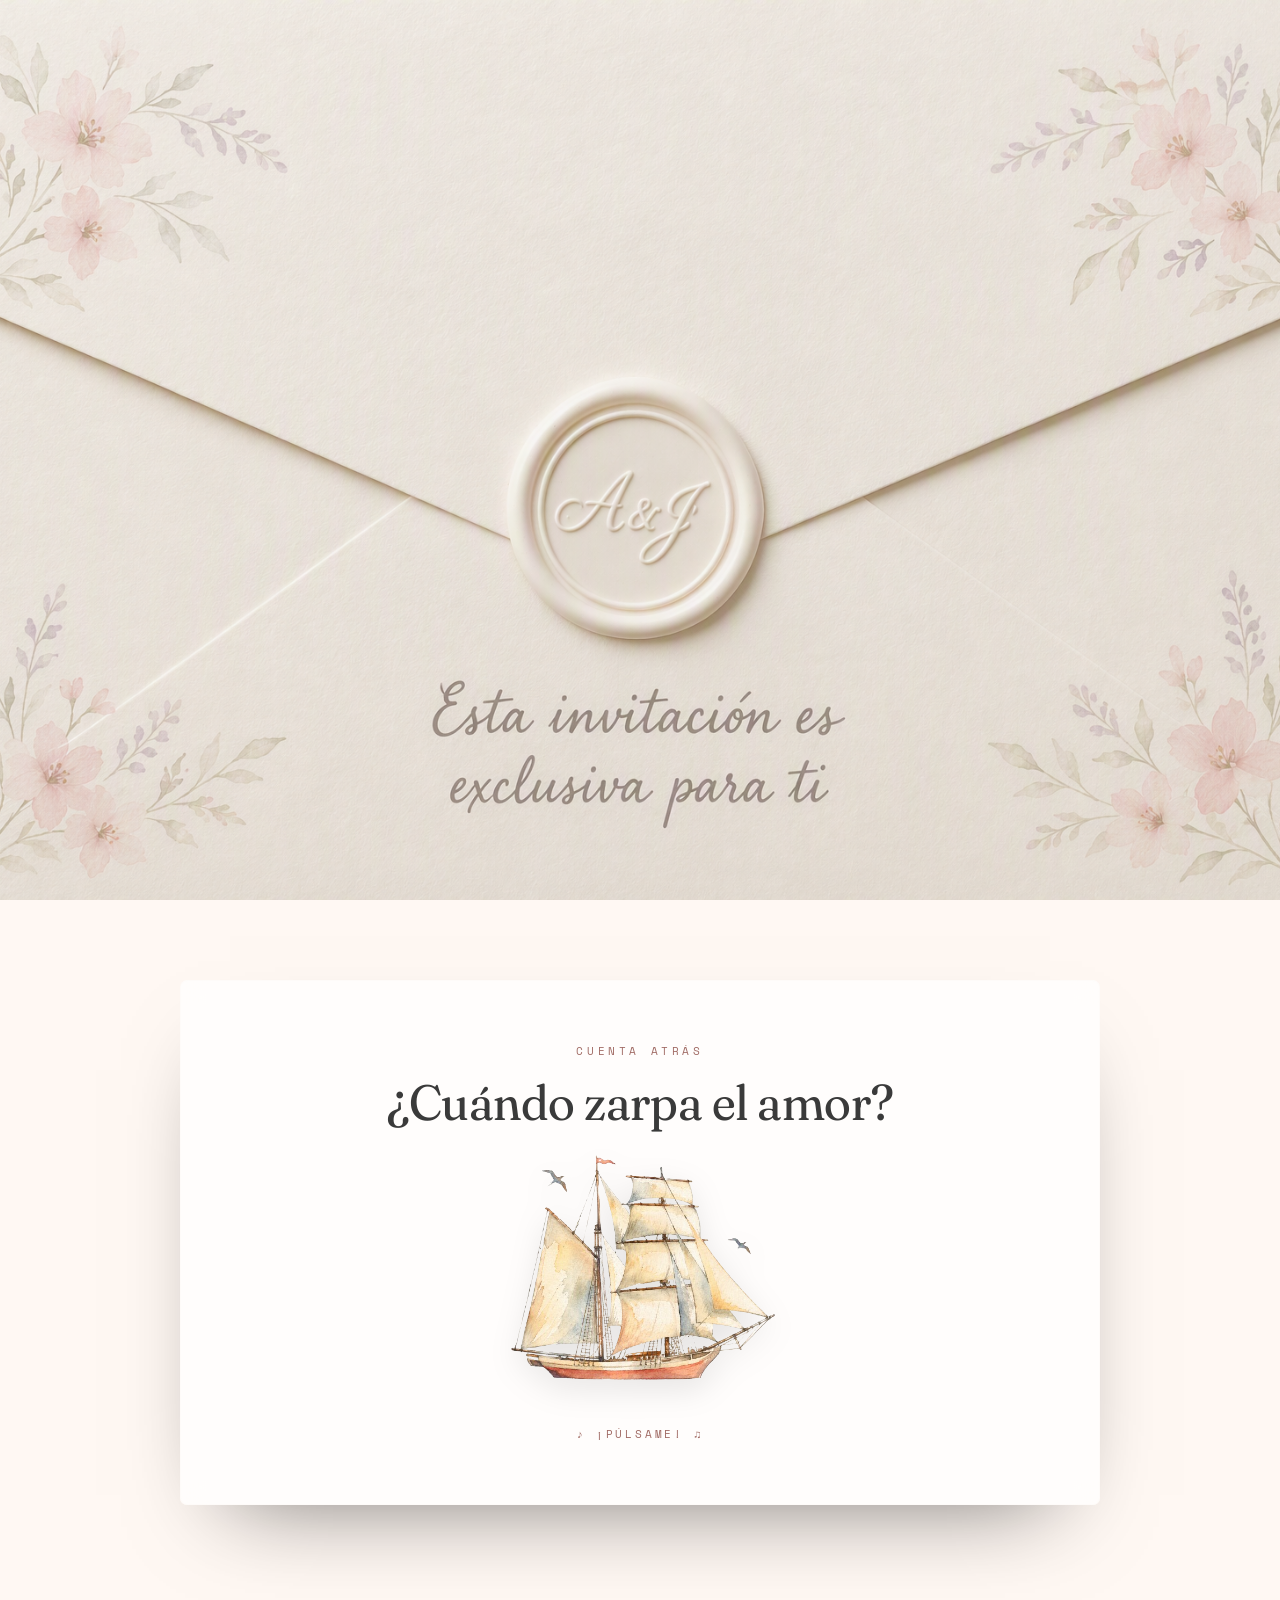
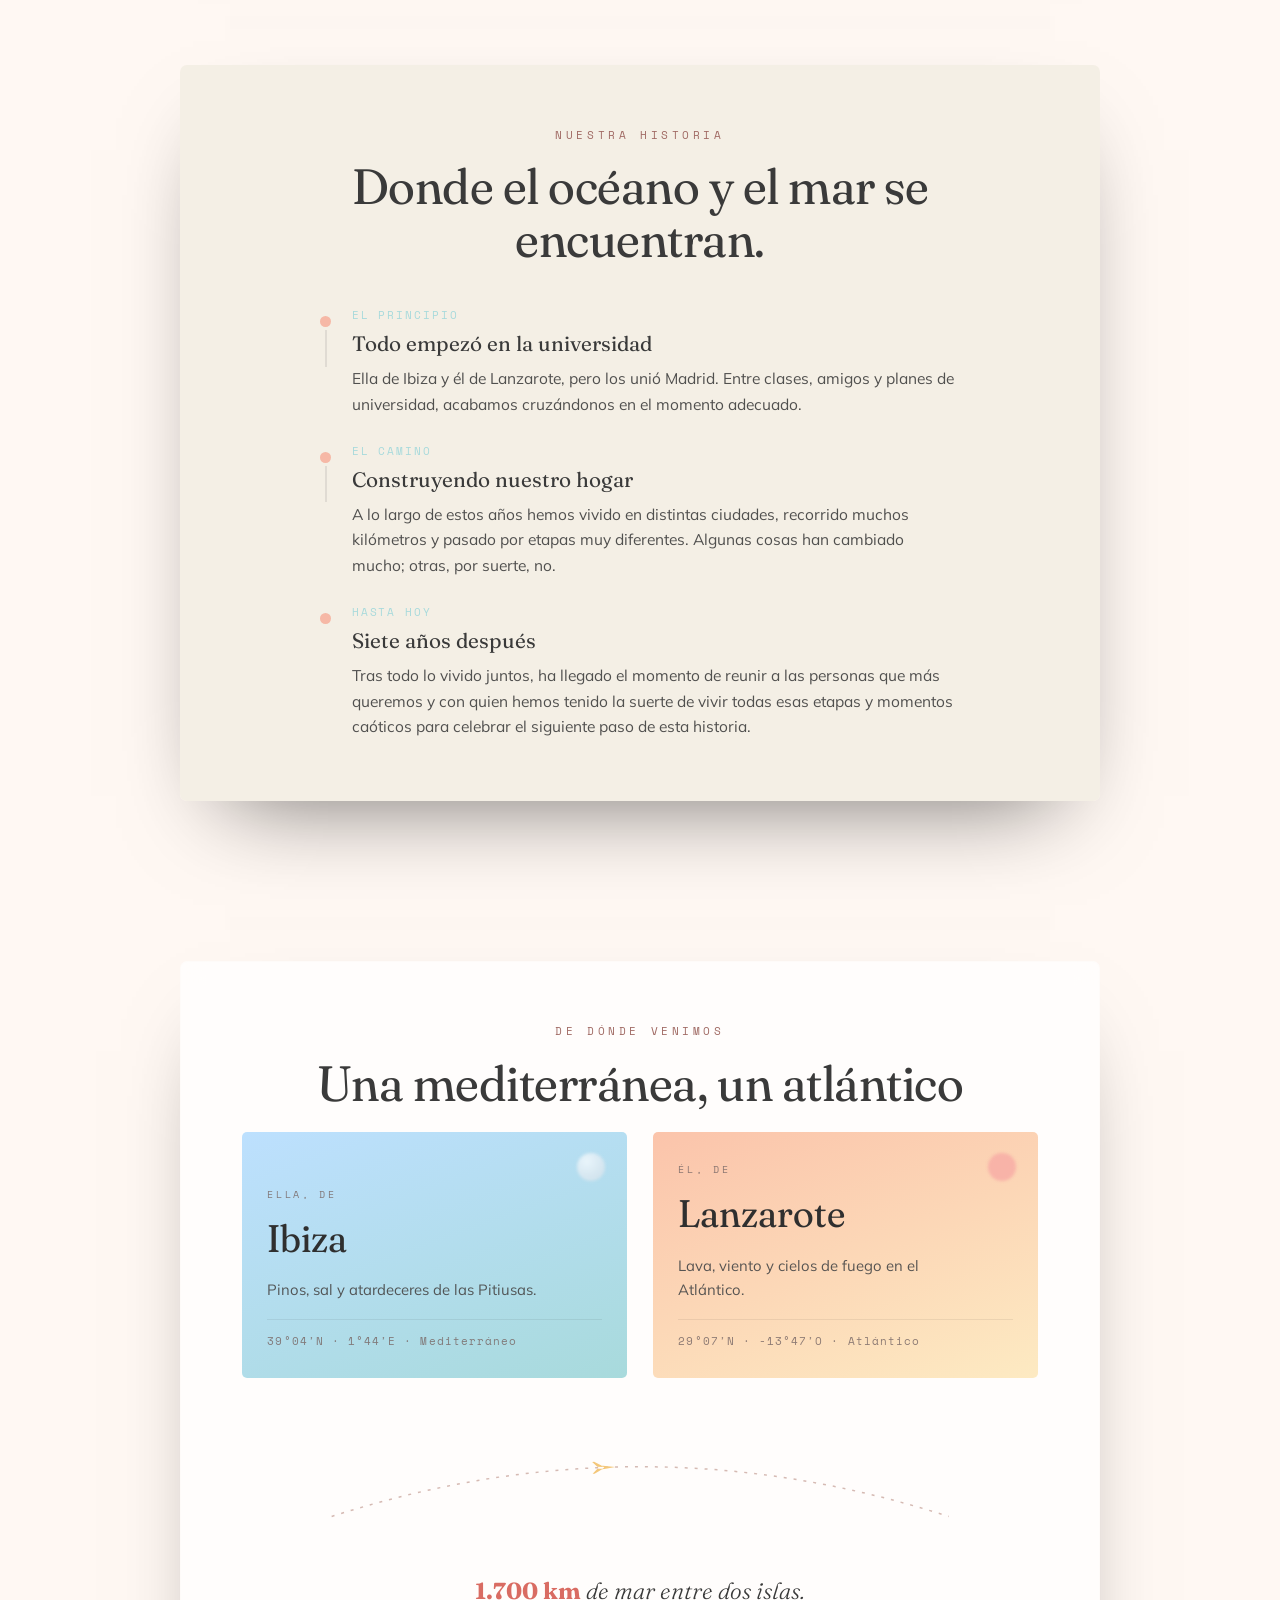
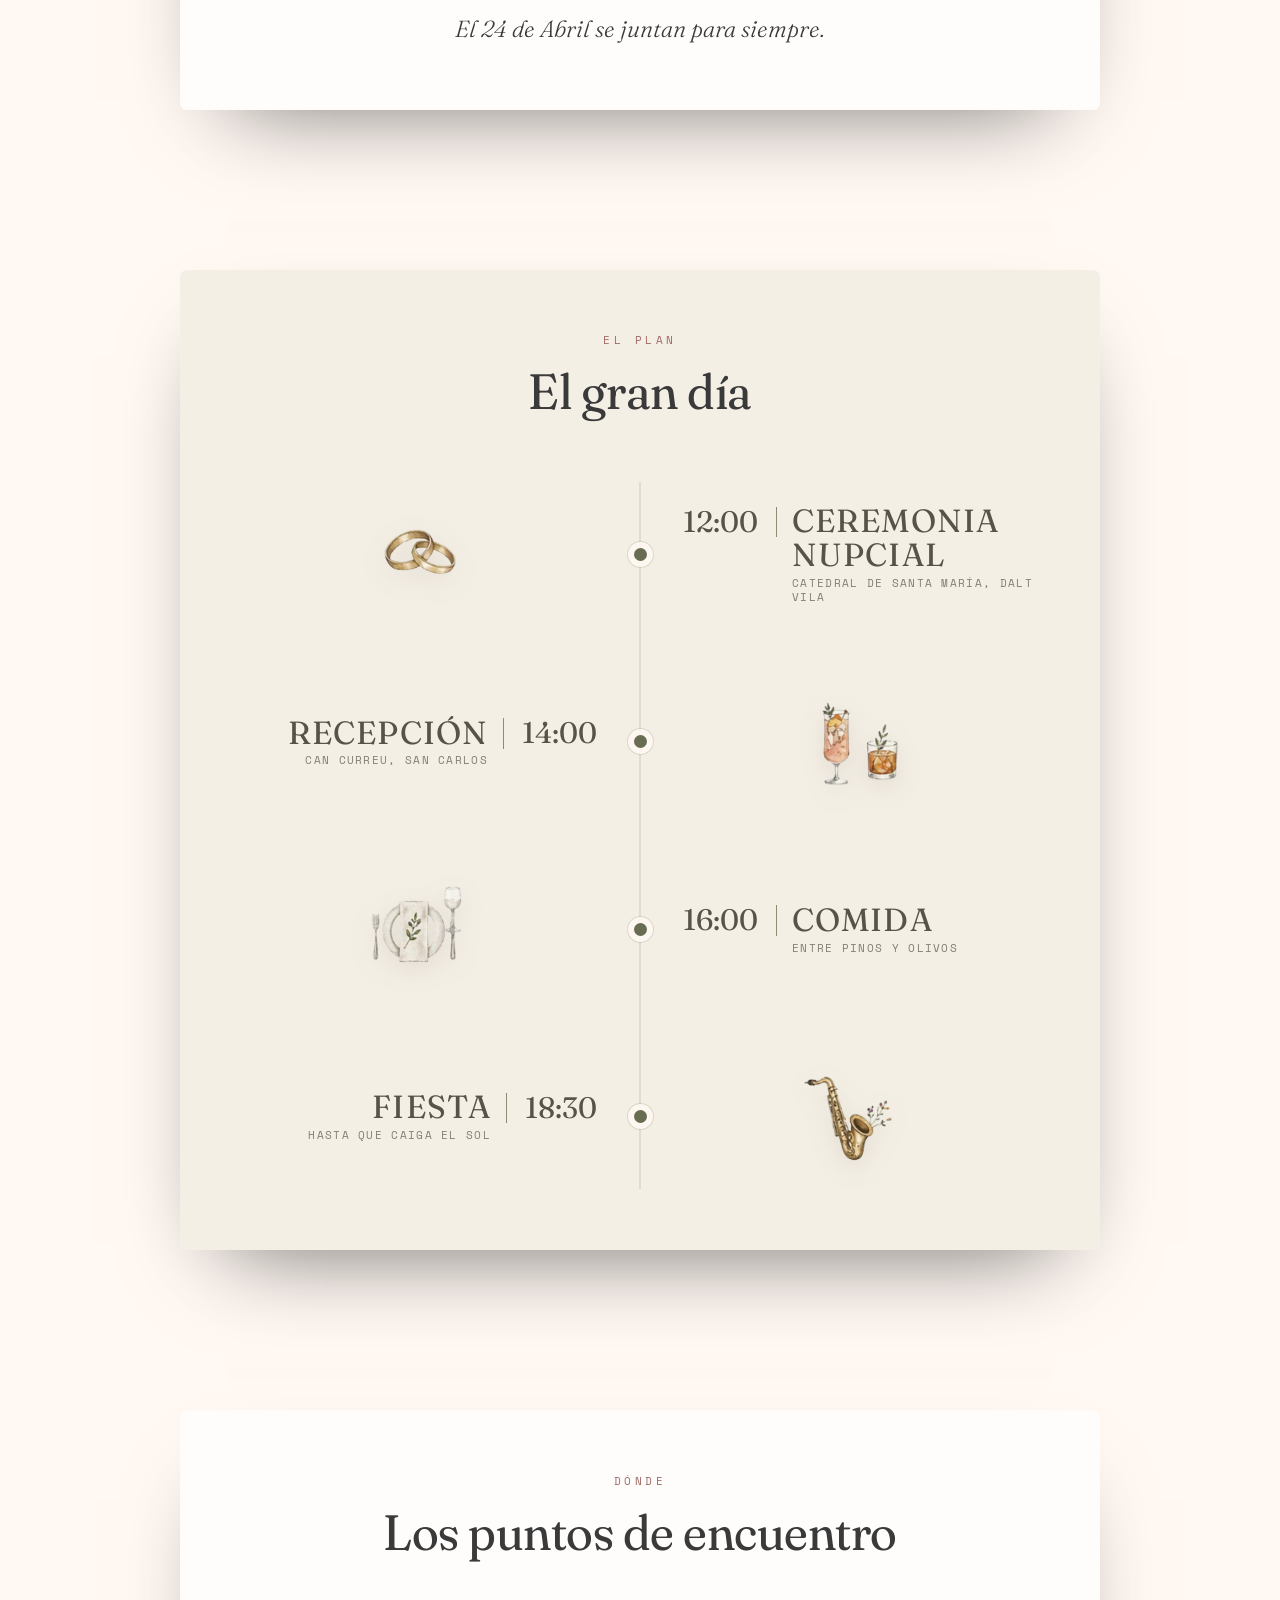
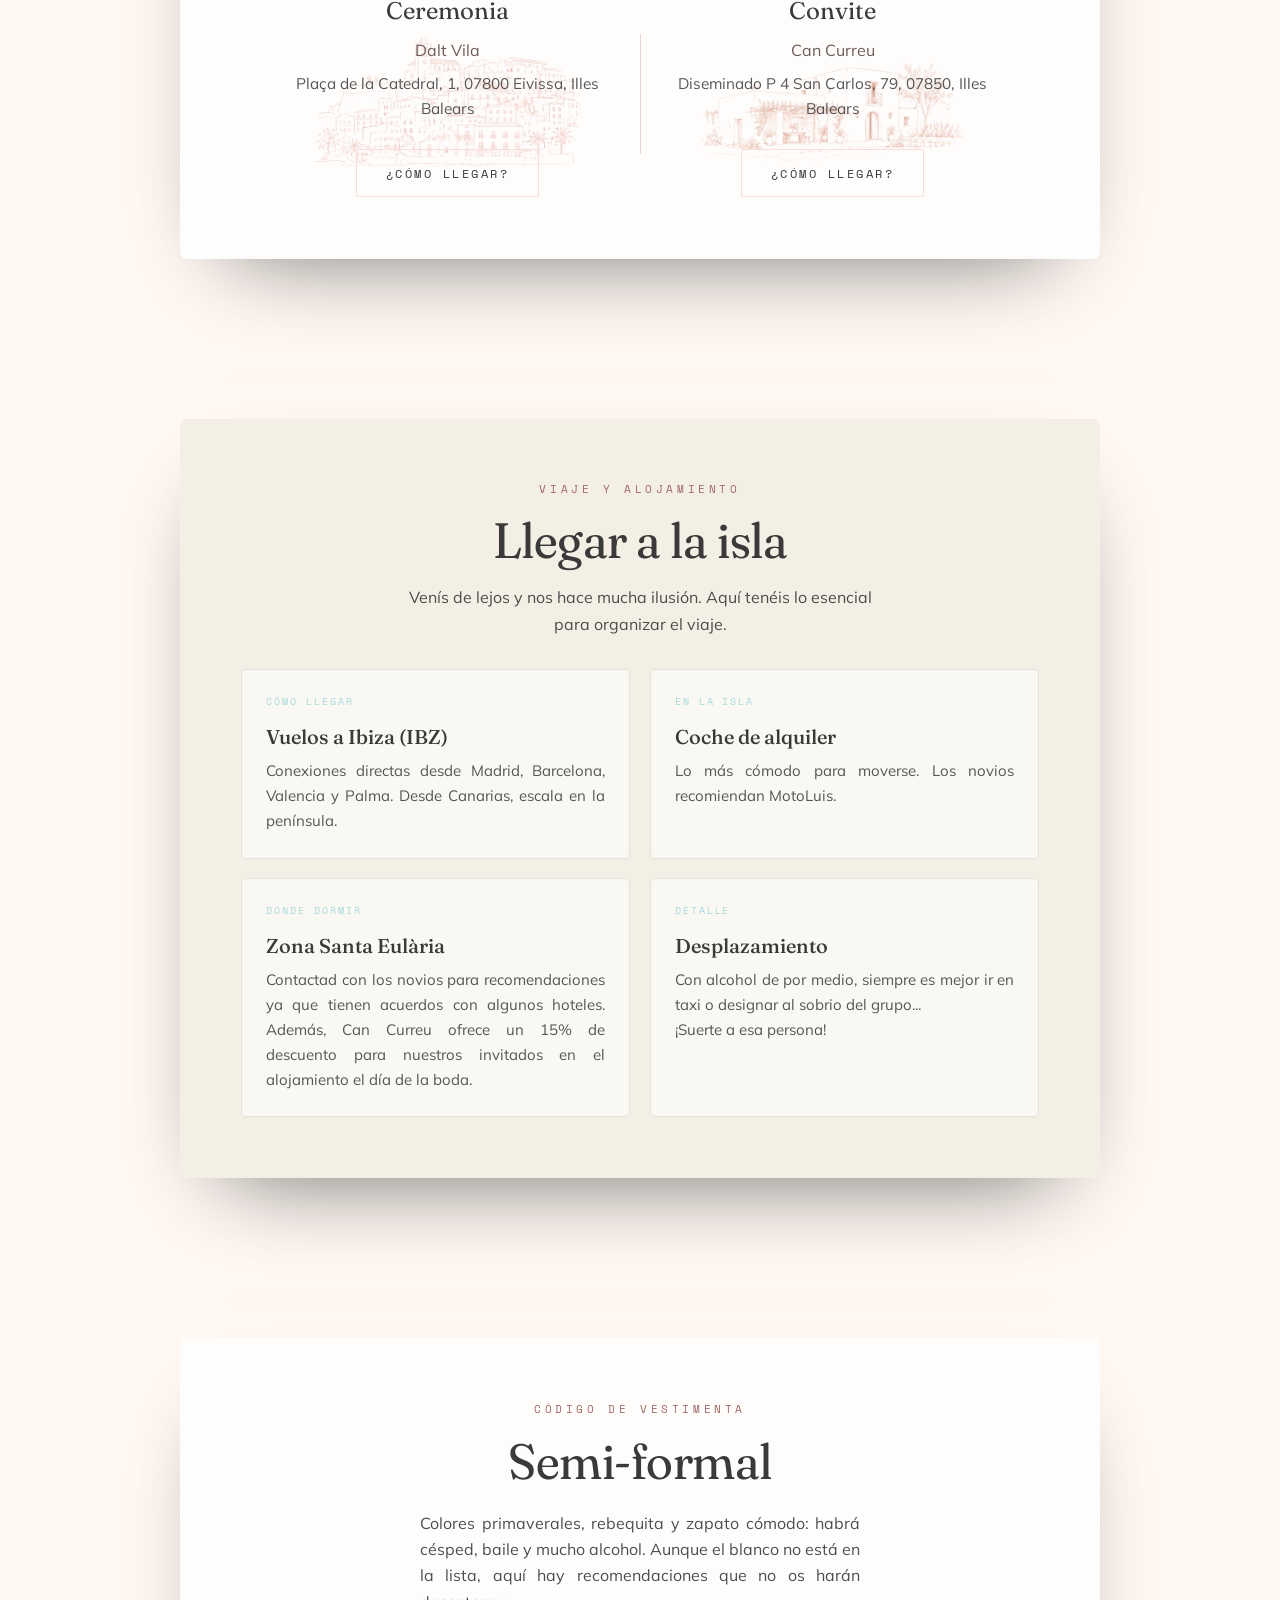
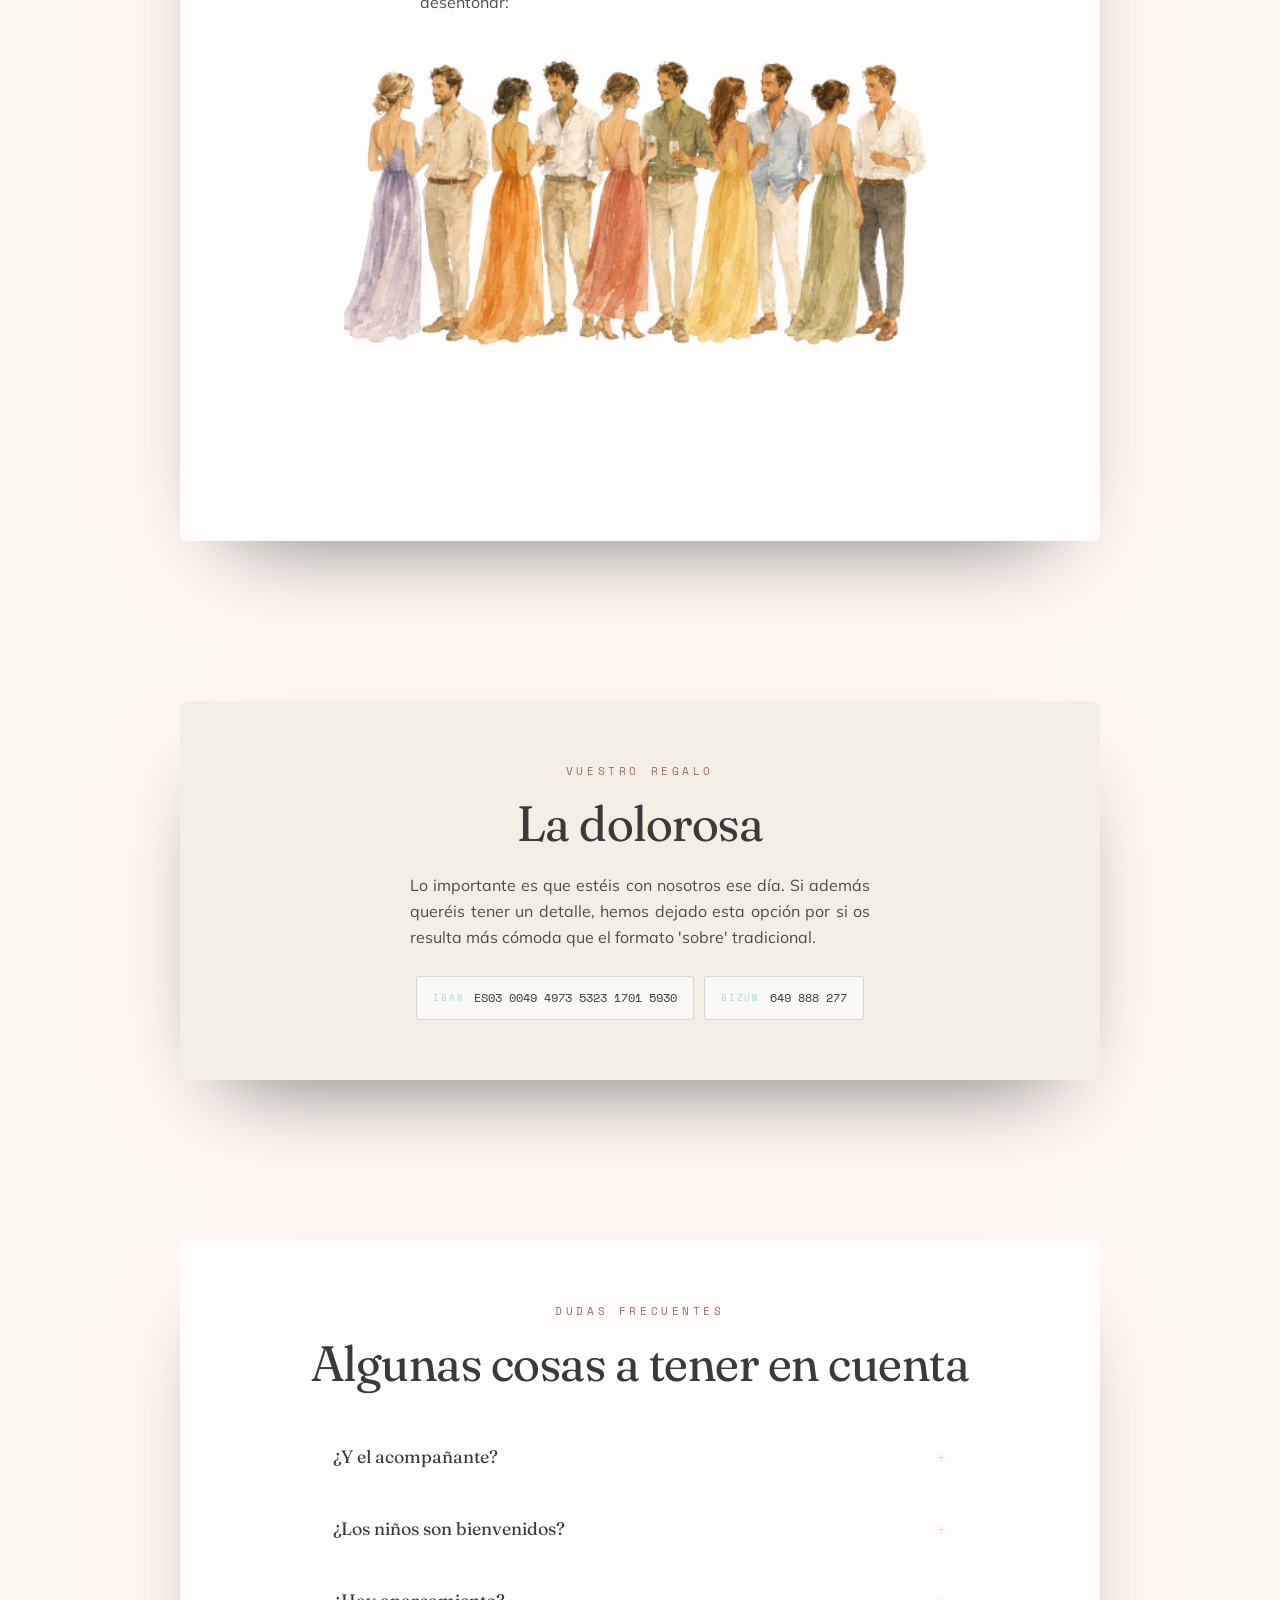
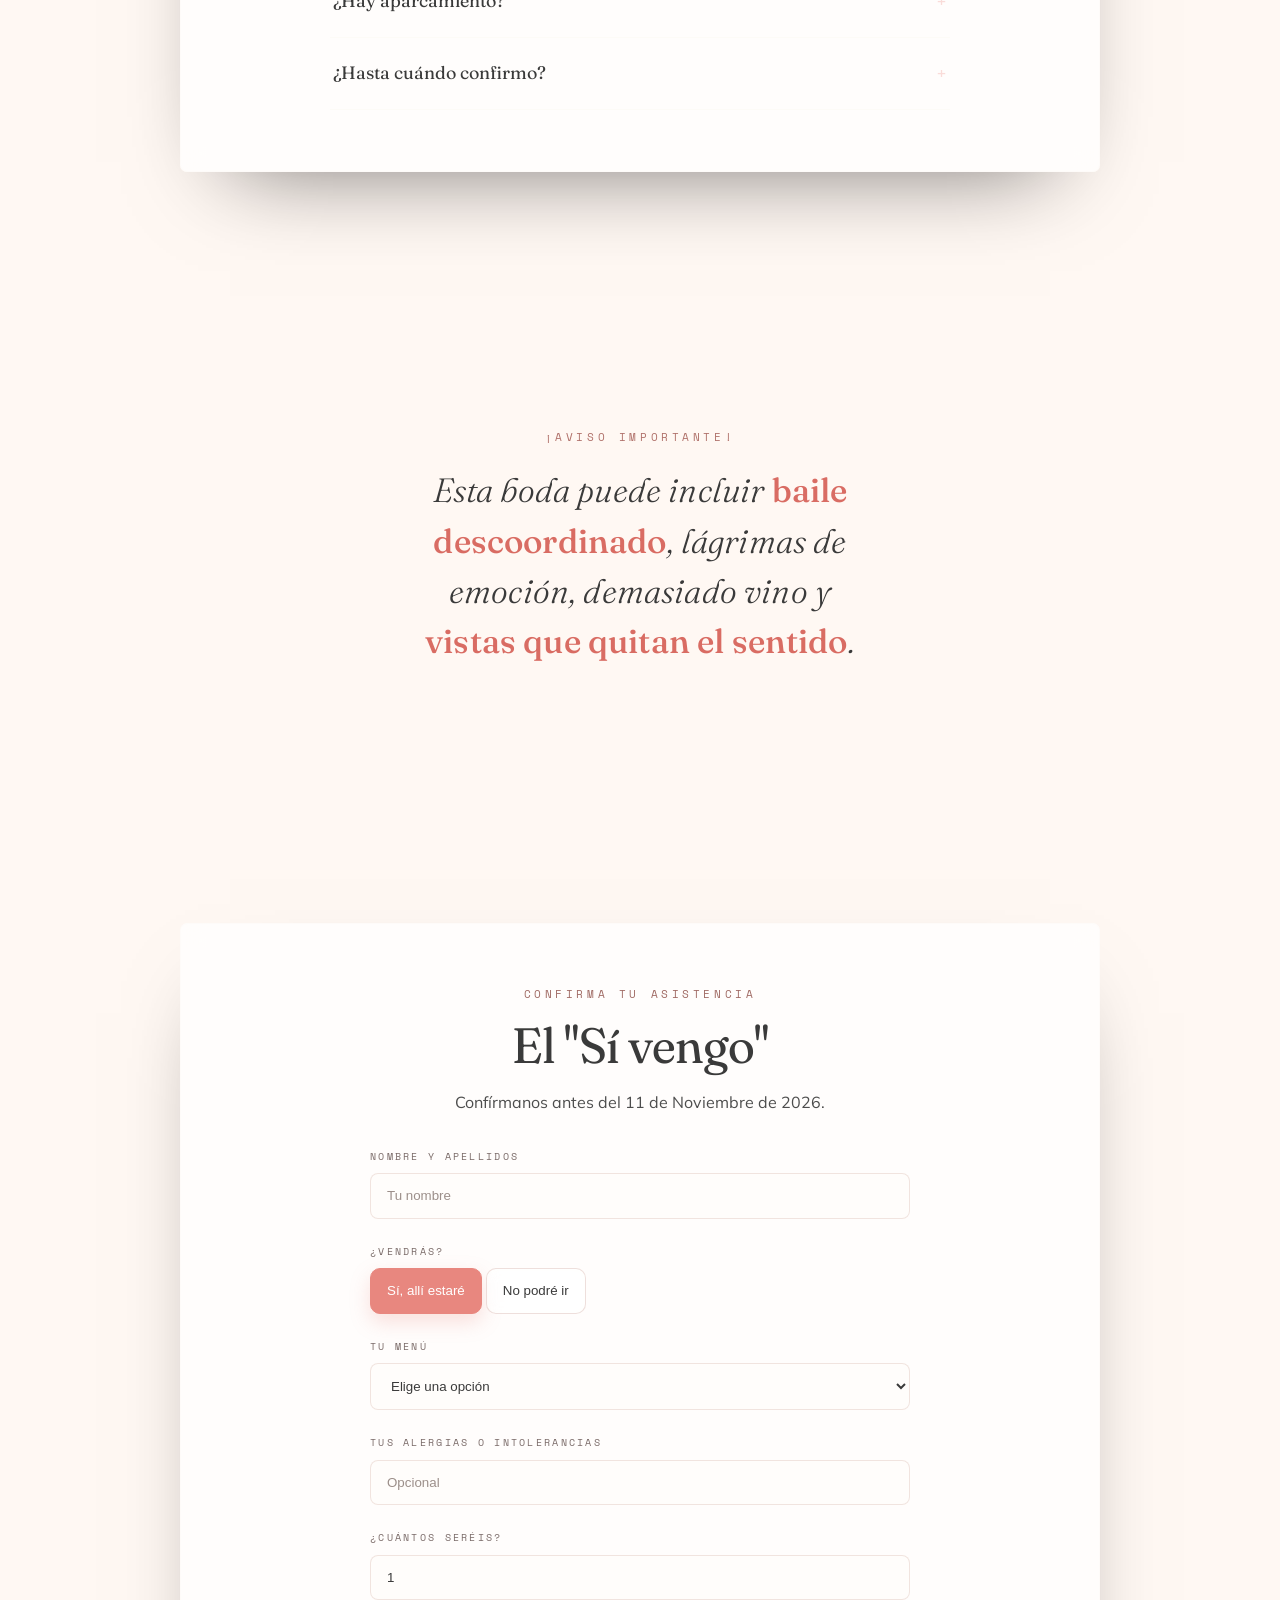
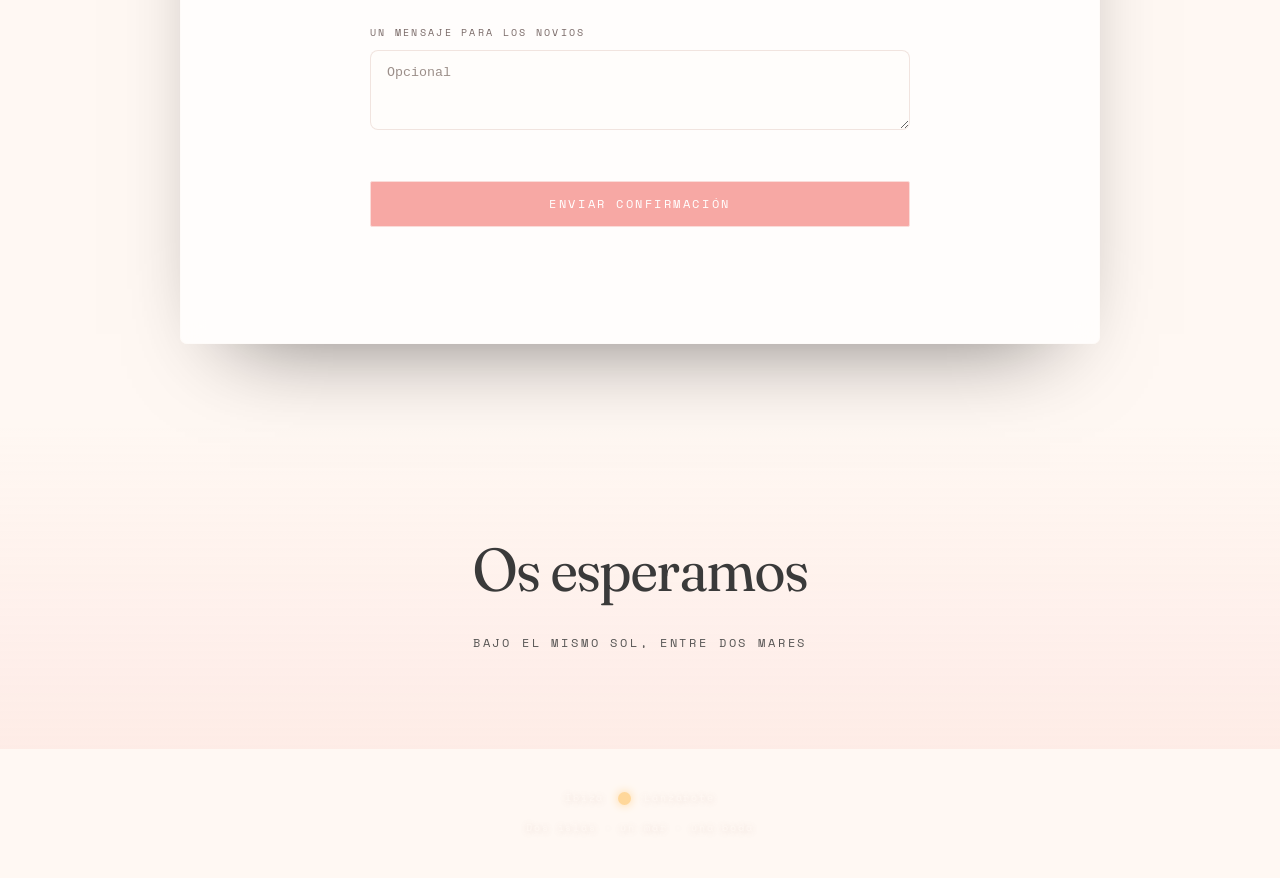
==== commit 1dfa1193: "favicon" ====
--- a/main.html
+++ b/main.html
@@ -5,9 +5,8 @@
   <meta name="viewport" content="width=device-width, initial-scale=1.0">
 
   <link rel="stylesheet" href="style.css">
-  <link rel="icon" type="image/png" href="./Media/JA.png">
-  <link rel="shortcut icon" type="image/png" href="./Media/JA.png">
-  <link rel="apple-touch-icon" sizes="180x180" href="./Media/JA.png">
+  <link rel="icon" type="image/png" sizes="32x32" href="/Media/JA.png">
+<link rel="apple-touch-icon" sizes="180x180" href="/Media/JA.png">
   <meta name="theme-color" content="#FFF8F3">
   <link rel="preconnect" href="https://fonts.googleapis.com">
   <link rel="preconnect" href="https://fonts.gstatic.com" crossorigin>
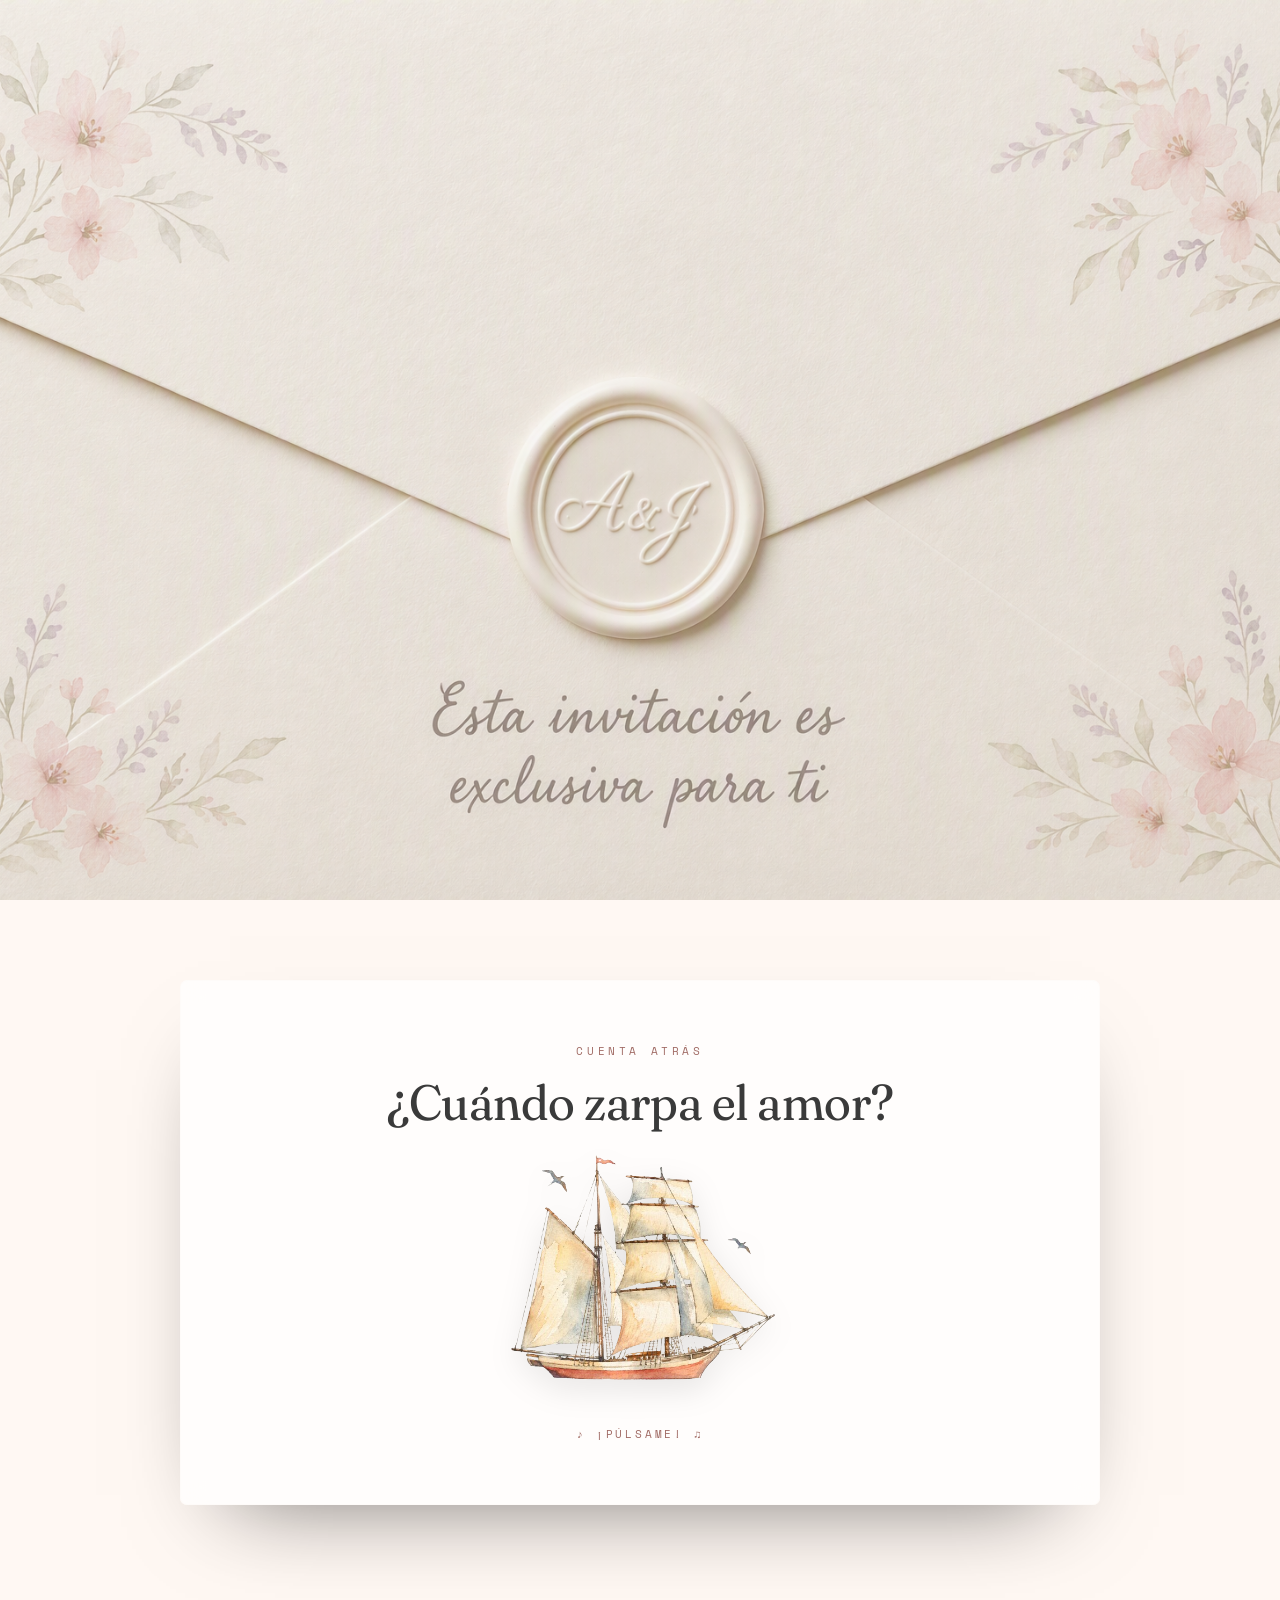
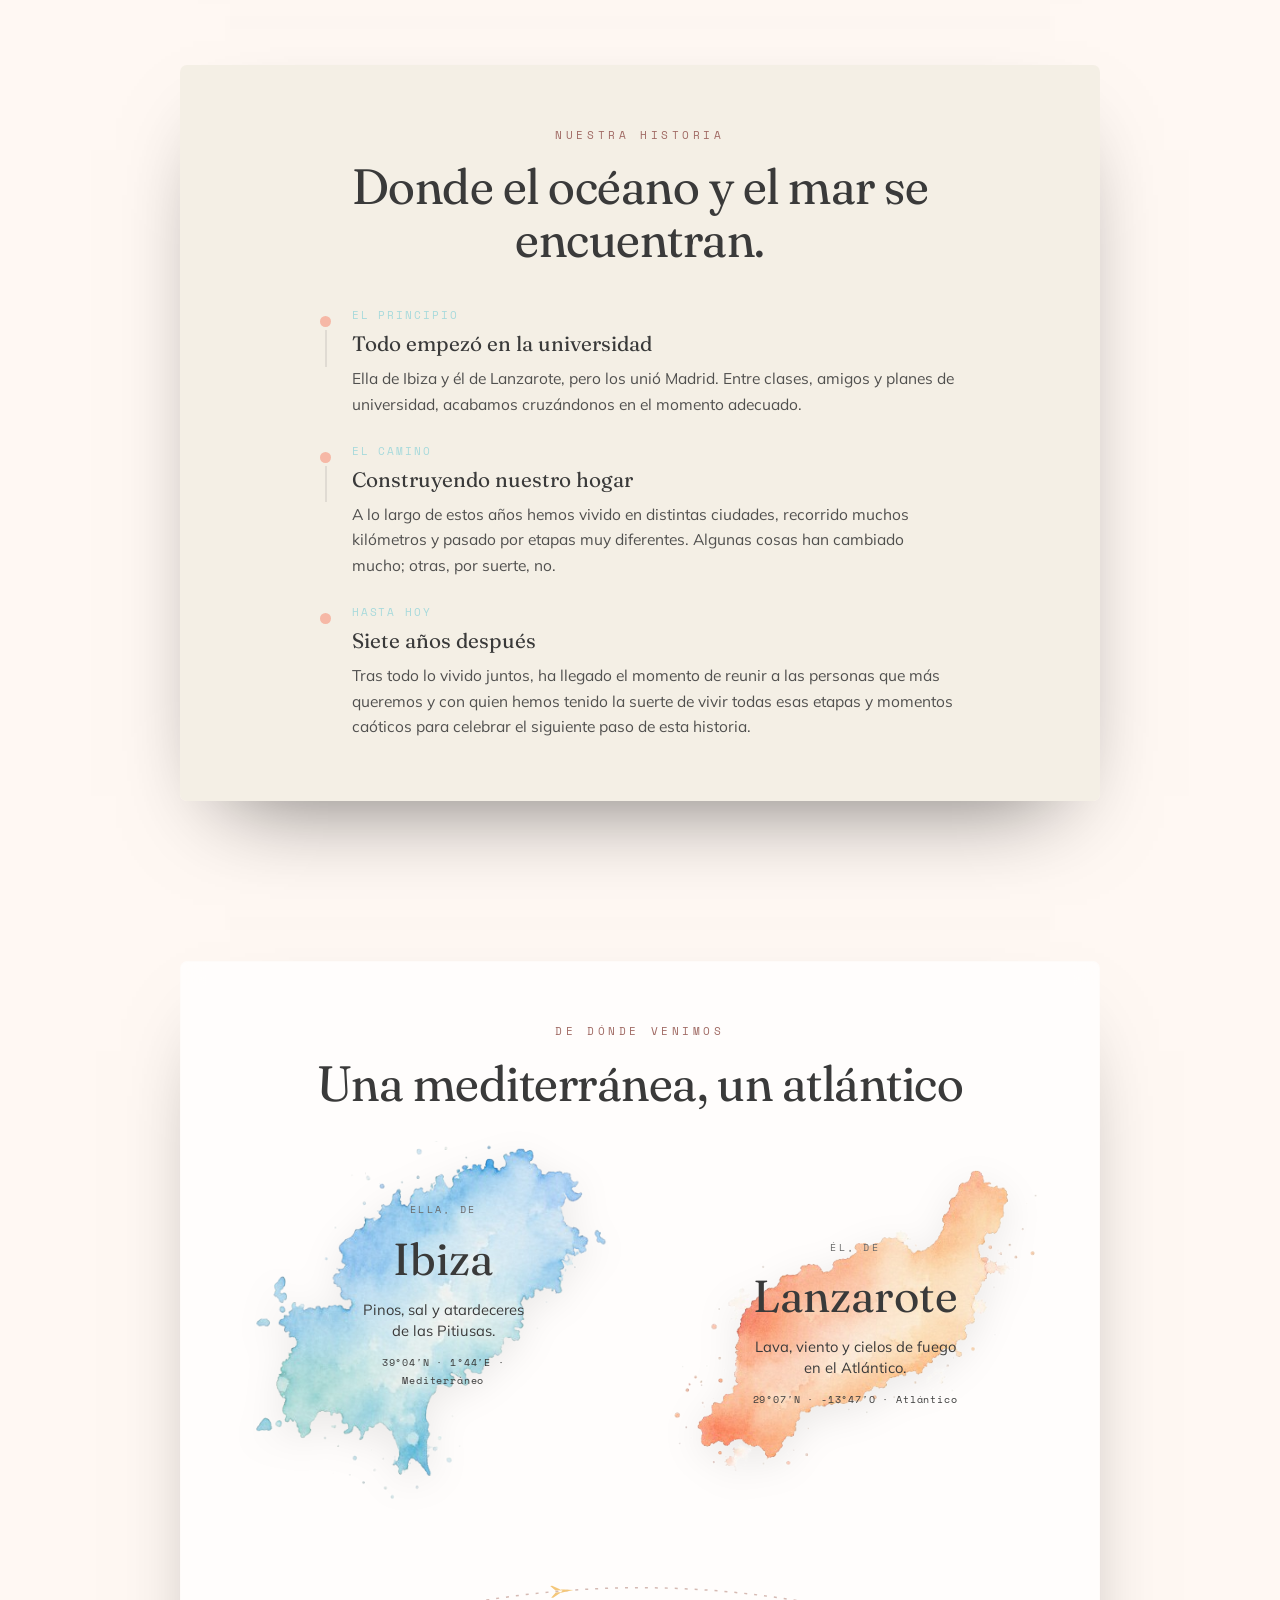
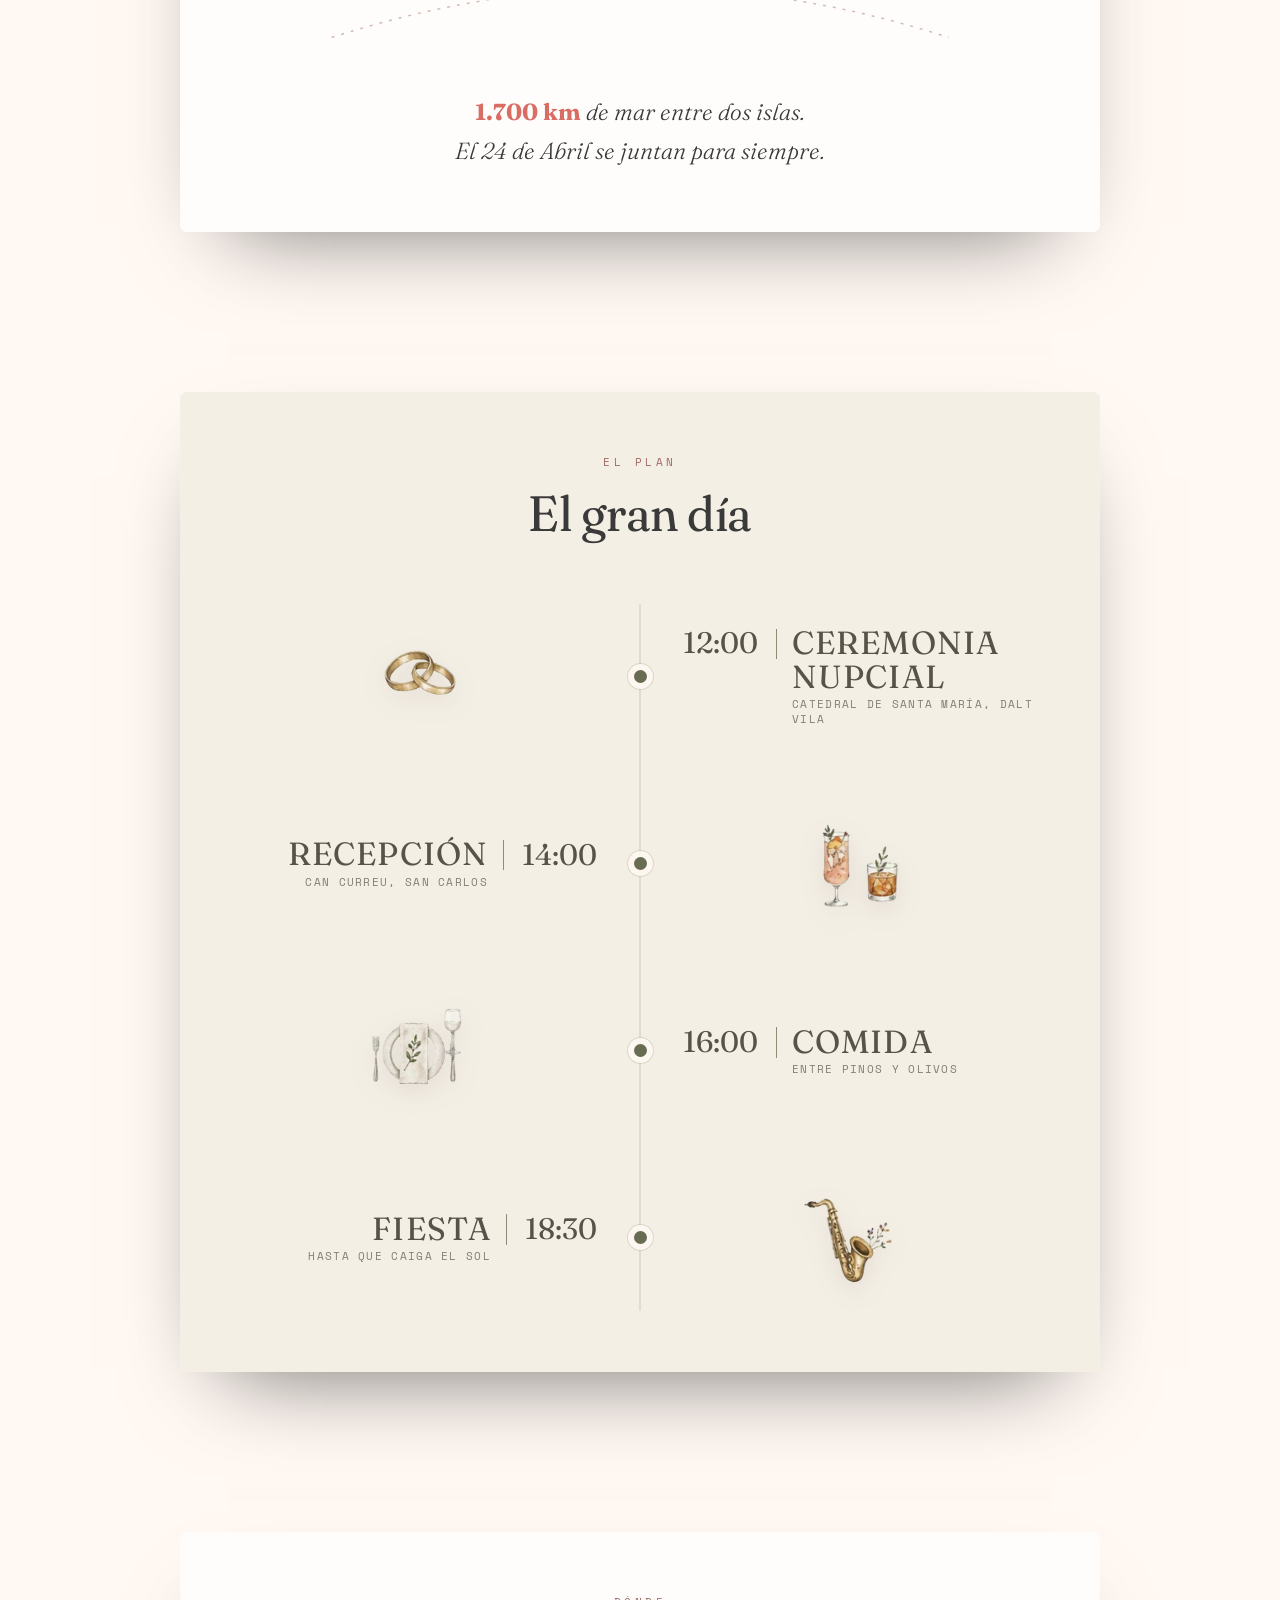
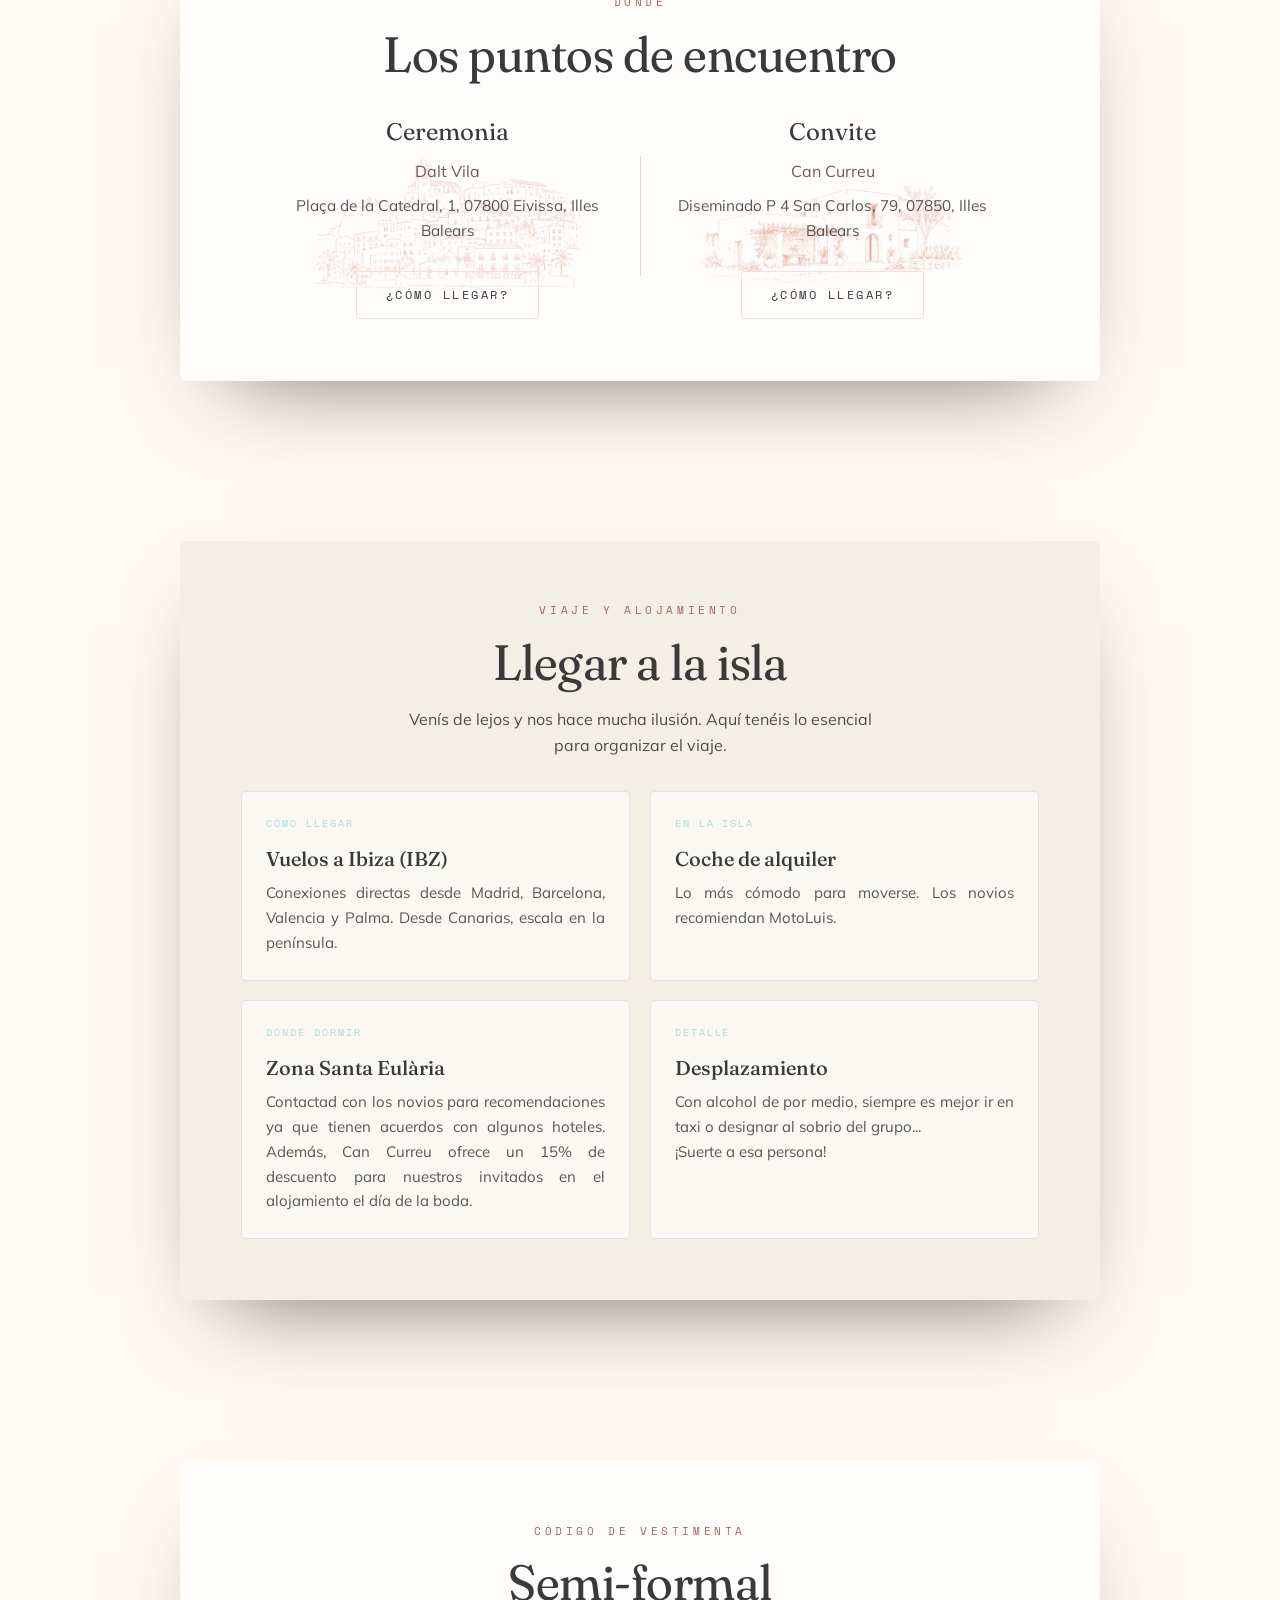
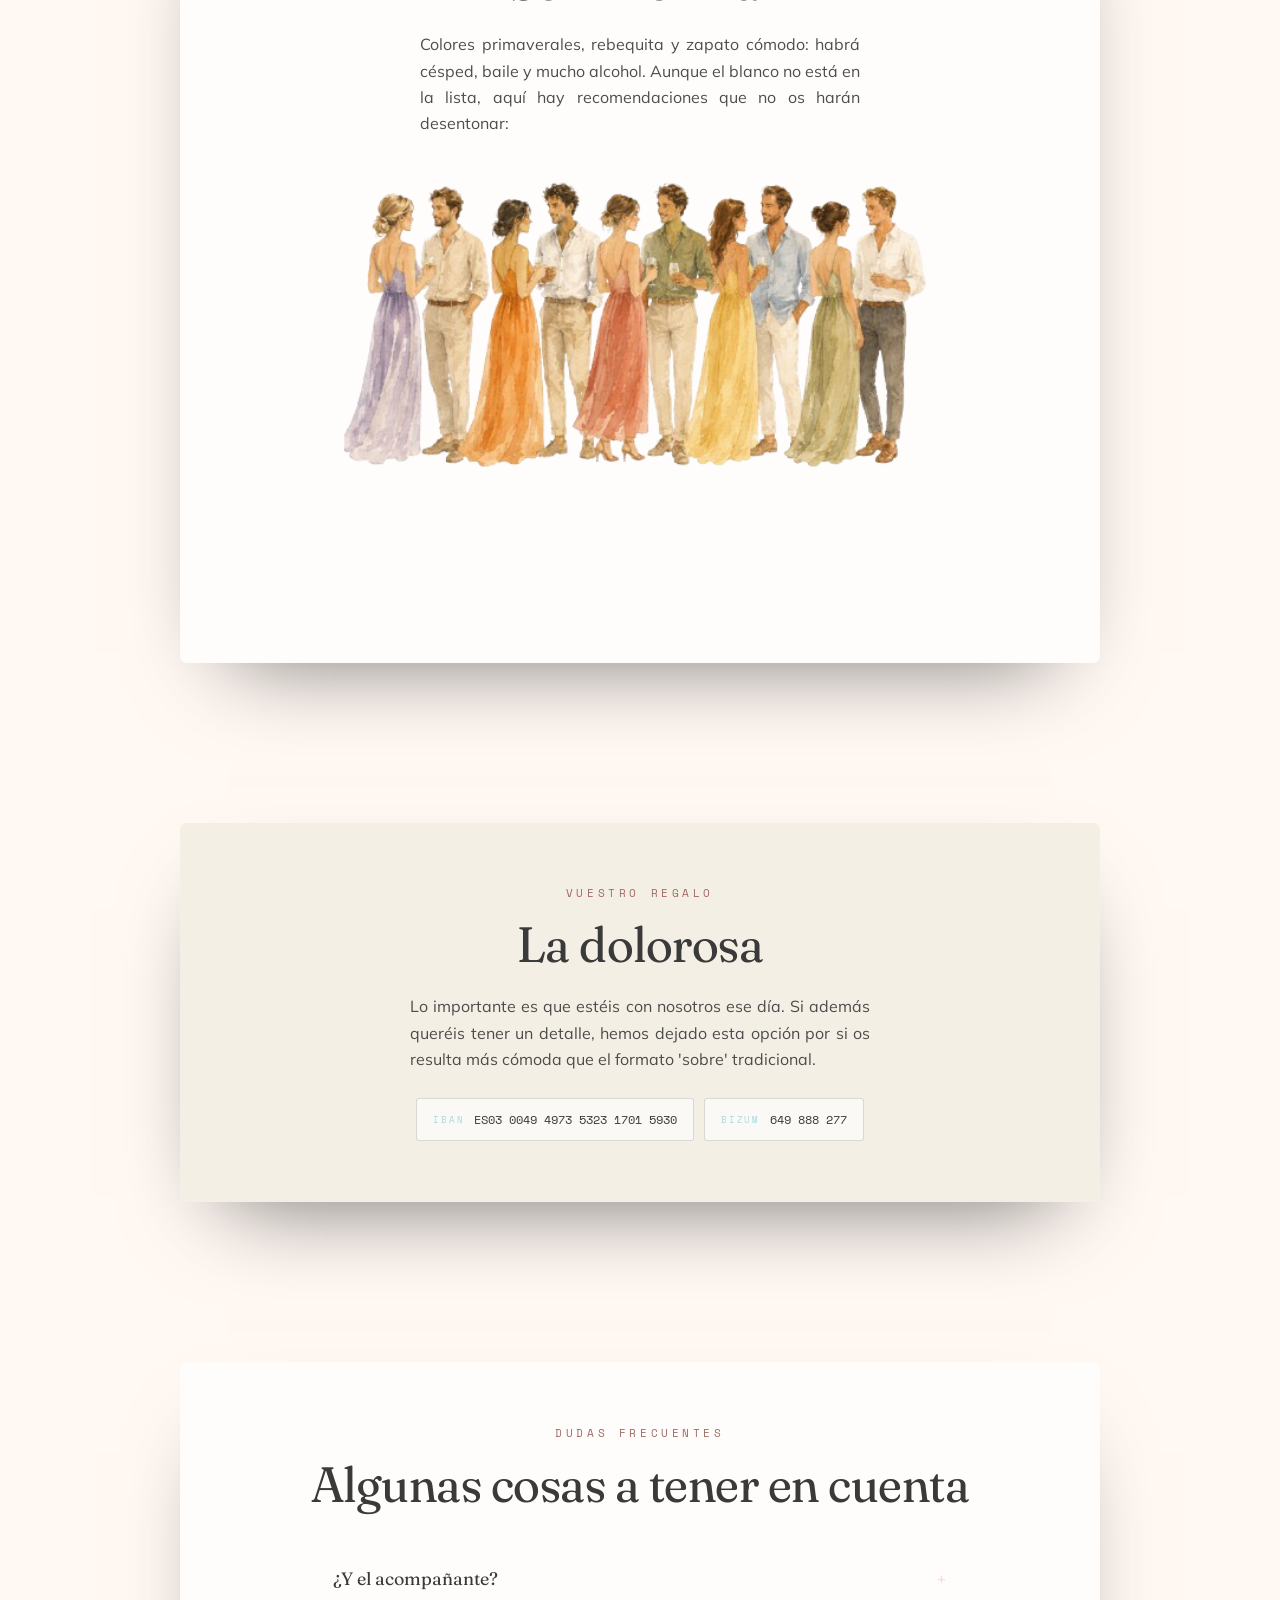
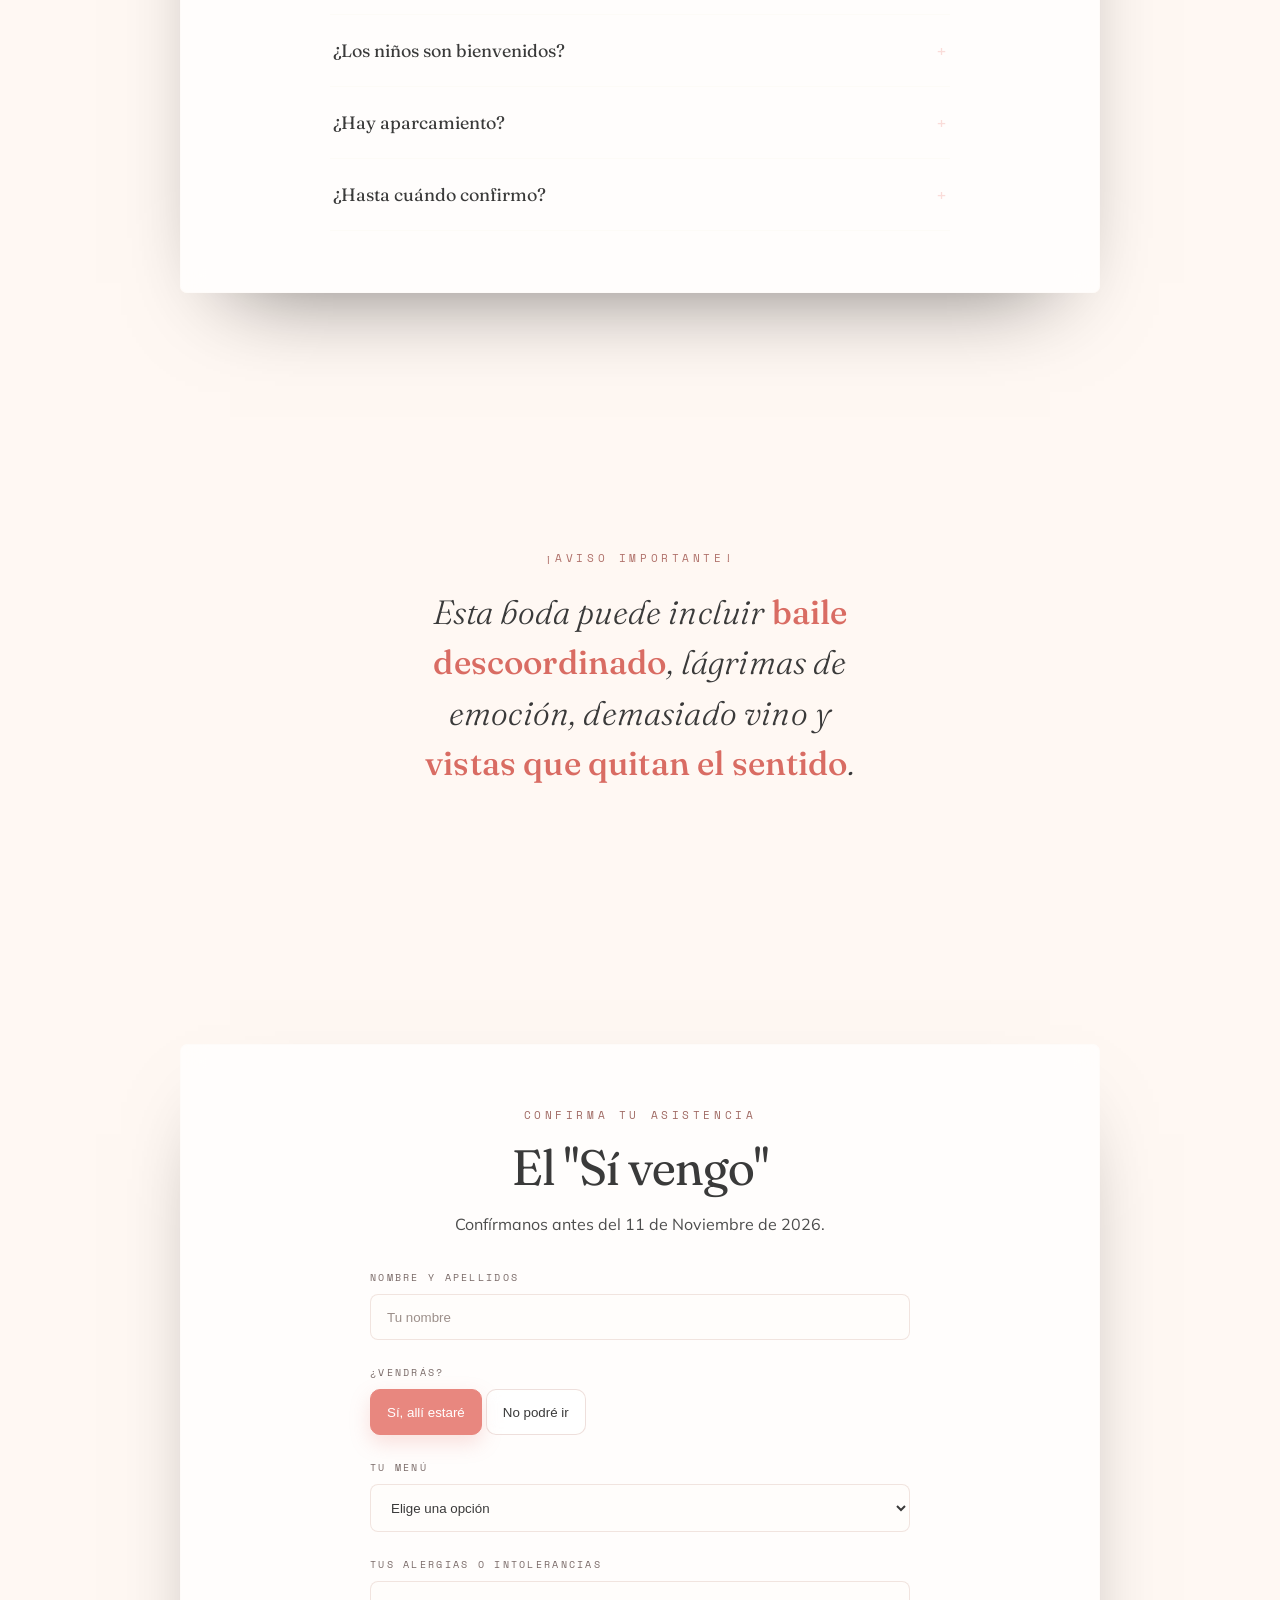
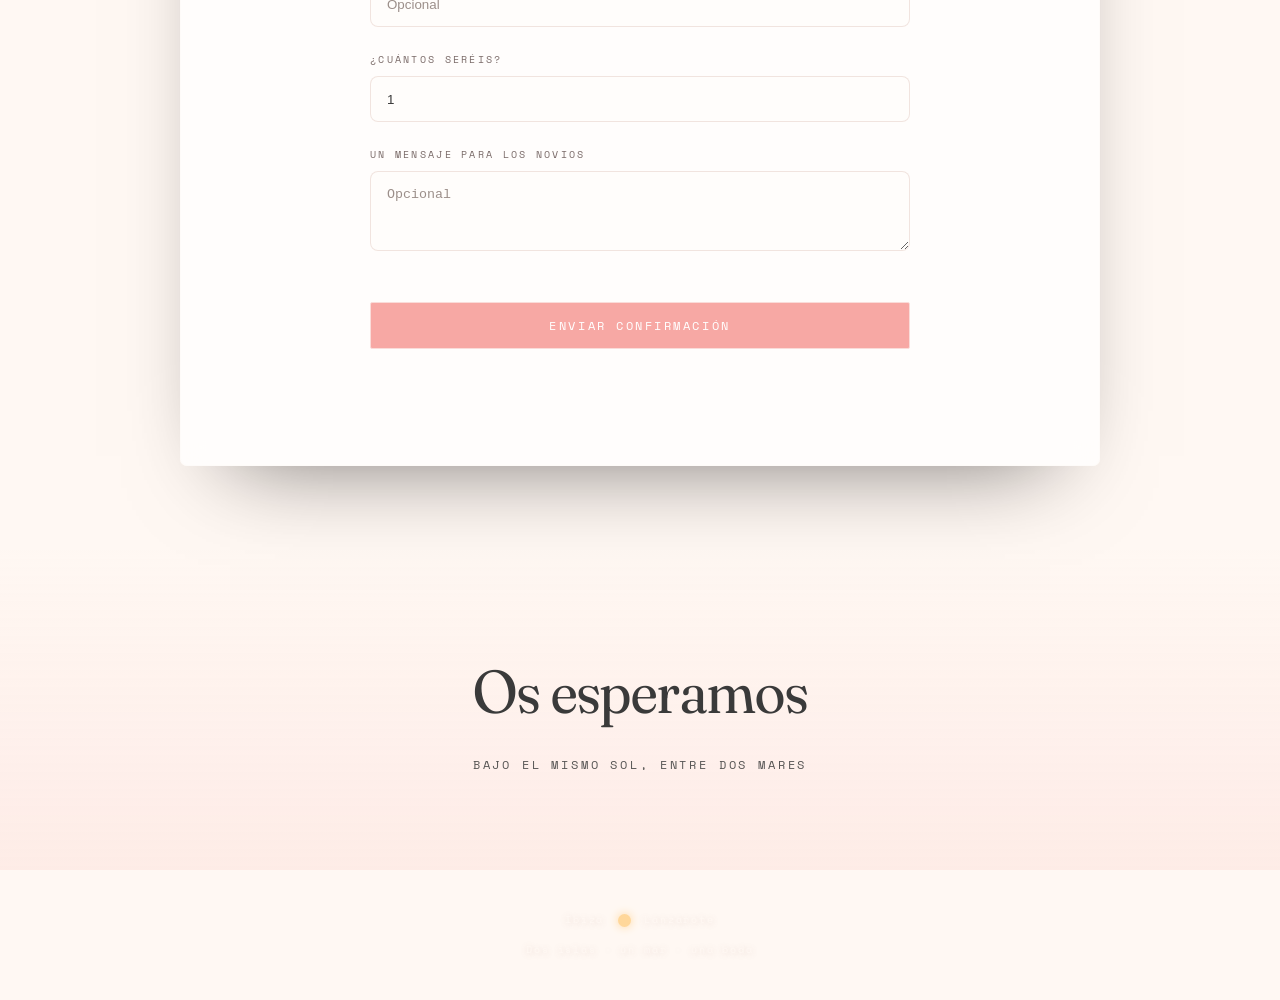
==== commit 85c307e3: "islitas" ====
--- a/main.html
+++ b/main.html
@@ -180,21 +180,29 @@
       <h2 class="title">Una mediterránea, un atlántico</h2>
 
       <div class="islands">
-        <div class="isla ibiza">
-          <span class="accent"></span>
-          <div class="who">Ella, de</div>
-          <div class="name" id="t-isla-novia-2"></div>
-          <div class="desc" id="t-desc-novia"></div>
-          <div class="coords" id="t-coord-novia-2"></div>
-        </div>
-
-        <div class="isla lanza">
-          <span class="accent"></span>
-          <div class="who">Él, de</div>
-          <div class="name" id="t-isla-novio-2"></div>
-          <div class="desc" id="t-desc-novio"></div>
-          <div class="coords" id="t-coord-novio-2"></div>
-        </div>
+        
+        <div class="isla-shape ibiza-shape">
+          <img src="./Media/ibiza-watercolor.png" alt="Ibiza">
+
+          <div class="isla-text ibiza-text">
+            <div class="who">Ella, de</div>
+            <div class="name" id="t-isla-novia-2"></div>
+            <div class="desc" id="t-desc-novia"></div>
+            <div class="coords" id="t-coord-novia-2"></div>
+          </div>
+        </div>
+
+        <div class="isla-shape lanza-shape">
+          <img src="./Media/lanzarote-watercolor.png" alt="Lanzarote">
+
+          <div class="isla-text lanza-text">
+            <div class="who">Él, de</div>
+            <div class="name" id="t-isla-novio-2"></div>
+            <div class="desc" id="t-desc-novio"></div>
+            <div class="coords" id="t-coord-novio-2"></div>
+          </div>
+        </div>
+
       </div>
 
       <!-- ruta con avión -->
--- a/style.css
+++ b/style.css
@@ -174,19 +174,75 @@
 .story .body{font-size:.97rem;opacity:.88}
 
 /* Islas */
-.islands{display:grid;grid-template-columns:1fr 1fr;gap:clamp(1rem,3vw,1.6rem);margin-top:1.4rem}
-.isla{position:relative;padding:1.9rem 1.6rem 1.7rem;border-radius:5px;color:#3A3A3A;overflow:hidden;min-height:210px;display:flex;flex-direction:column;justify-content:flex-end}
-.isla.ibiza{
-  background:linear-gradient(160deg,#BDE0FE,#A8DADC);
-}
-.isla.lanza{
-  background:linear-gradient(160deg,#FBC4AB,#FDEAC2);
-}
-.isla .who{color:#7A6A68;font-family:var(--mono);font-size:.64rem;letter-spacing:.26em;text-transform:uppercase;opacity:.85}
-.isla .name{color:#2F2F2F;font-family:var(--display);font-weight:400;font-size:clamp(1.7rem,5vw,2.4rem);margin:.2rem 0 .5rem;font-variation-settings:"opsz" 72,"SOFT" 50}
-.isla .desc{color:#4A4A4A;font-size:.93rem;opacity:.92;max-width:30ch}
-.isla .coords{color:#7A6A68;margin-top:1rem;font-family:var(--mono);font-size:.66rem;letter-spacing:.1em;padding-top:.85rem;border-top:1px solid rgba(0,0,0,0.08);opacity:.85}
-.isla .accent{position:absolute;top:1.3rem;right:1.4rem;width:28px;height:28px;border-radius:50%}
+.islands{
+  display:grid;
+  grid-template-columns:1fr 1fr;
+  gap:4rem;
+  margin-top:2rem;
+  align-items:center;
+}
+
+.isla-shape{
+  position:relative;
+  display:flex;
+  align-items:center;
+  justify-content:center;
+}
+
+.isla-shape img{
+  width:100%;
+  max-width:380px;
+  height:auto;
+  pointer-events:none;
+  filter:
+    drop-shadow(0 10px 18px rgba(0,0,0,.08));
+}
+
+.isla-text{
+  position:absolute;
+  text-align:center;
+  color:#3A3A3A;
+  max-width:240px;
+}
+
+.isla-text .who{
+  font-family:var(--mono);
+  font-size:.65rem;
+  letter-spacing:.22em;
+  text-transform:uppercase;
+  color:#6a6a6a;
+}
+
+.isla-text .name{
+  font-family:var(--display);
+  font-size:clamp(2rem,4vw,2.8rem);
+  margin:.2rem 0;
+}
+
+.isla-text .desc{
+  font-size:.92rem;
+  line-height:1.45;
+}
+
+.isla-text .coords{
+  margin-top:.8rem;
+  font-family:var(--mono);
+  font-size:.65rem;
+  letter-spacing:.08em;
+}
+
+.ibiza-text{
+  top:43%;
+  left:55%;
+  transform:translate(-50%,-50%);
+}
+
+.lanza-text{
+  top:51%;
+  left:50%;
+  transform:translate(-50%,-50%);
+}
+
 .isla.ibiza .accent{
   background:radial-gradient(
     circle at 35% 30%,
@@ -1318,4 +1374,30 @@
   #mobile-intro {
     display: none !important;
   }
+}
+
+@media(max-width:640px){
+
+  .islands{
+    grid-template-columns:1fr;
+    gap:2rem;
+  }
+
+  .isla-shape img{
+    max-width:280px;
+    margin:auto;
+  }
+
+  .isla-text{
+    max-width:190px;
+  }
+
+  .isla-text .name{
+    font-size:1.8rem;
+  }
+
+  .isla-text .desc{
+    font-size:.82rem;
+  }
+
 }
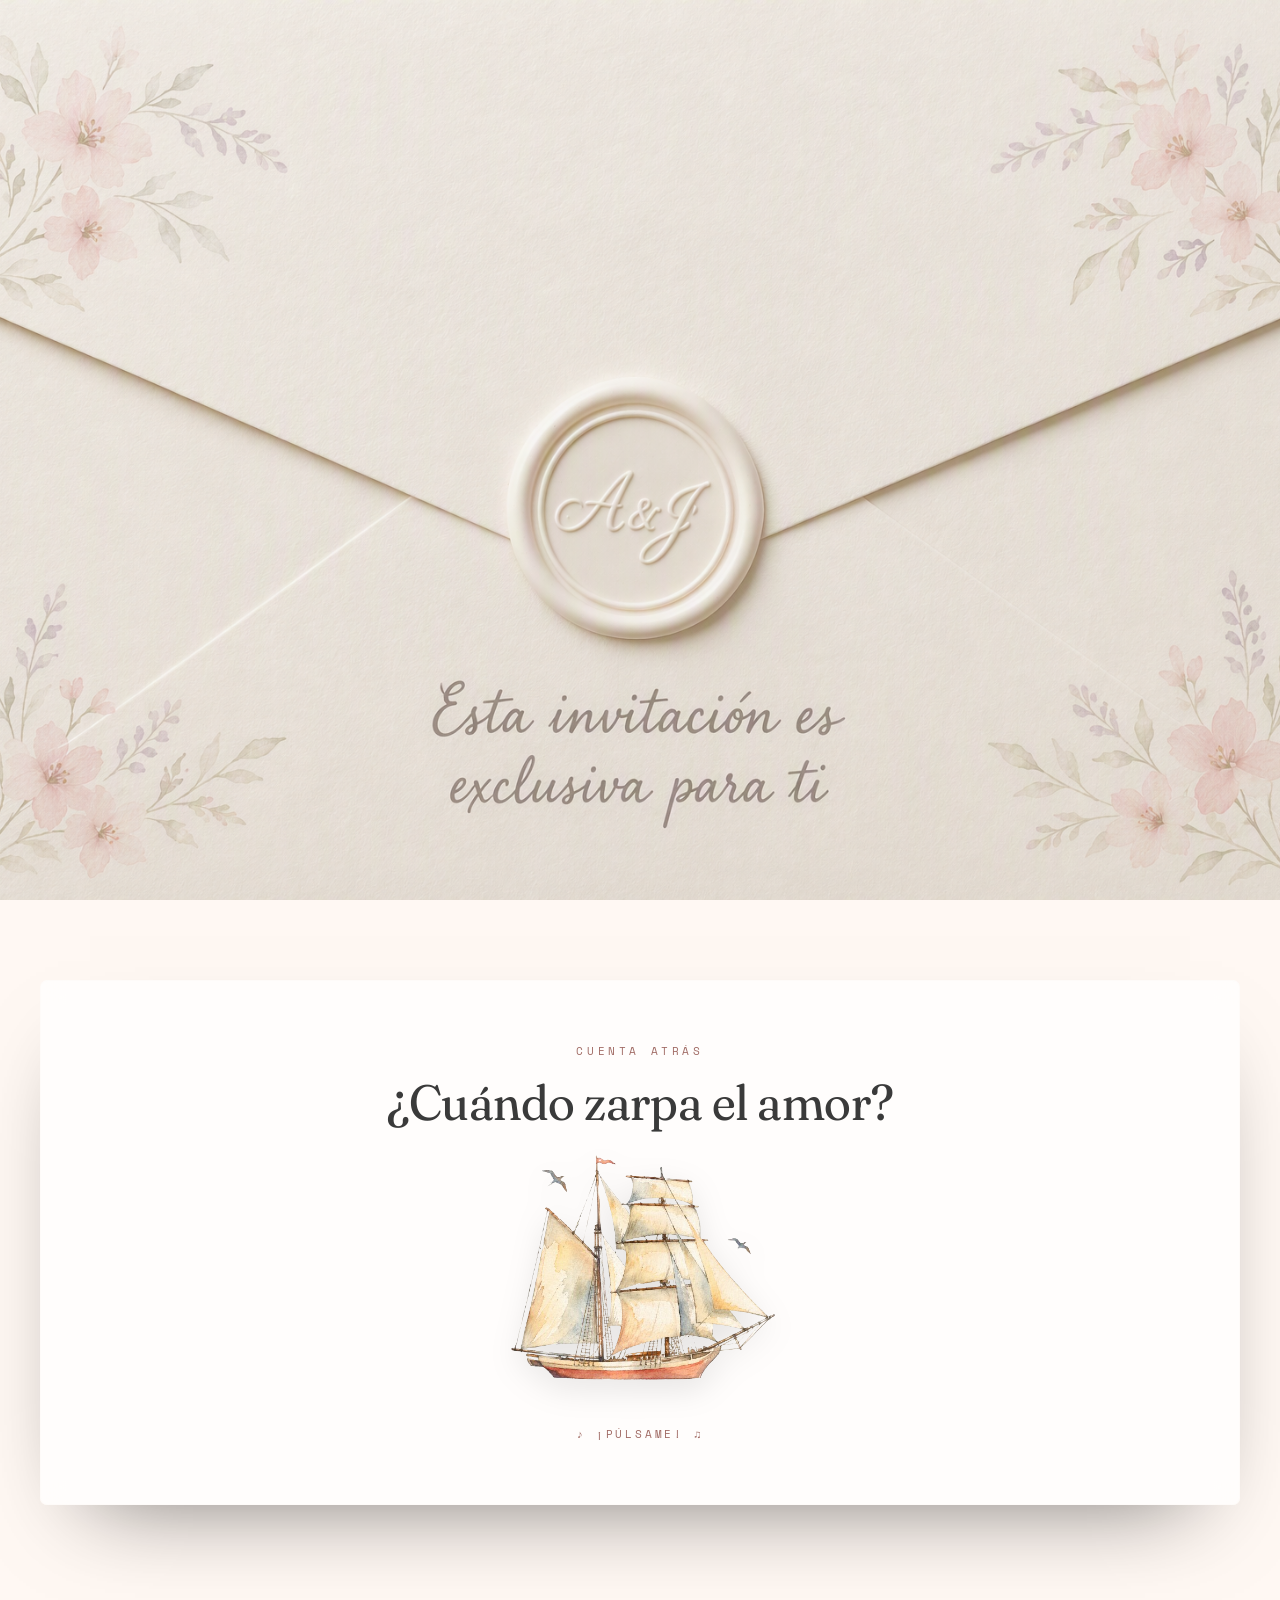
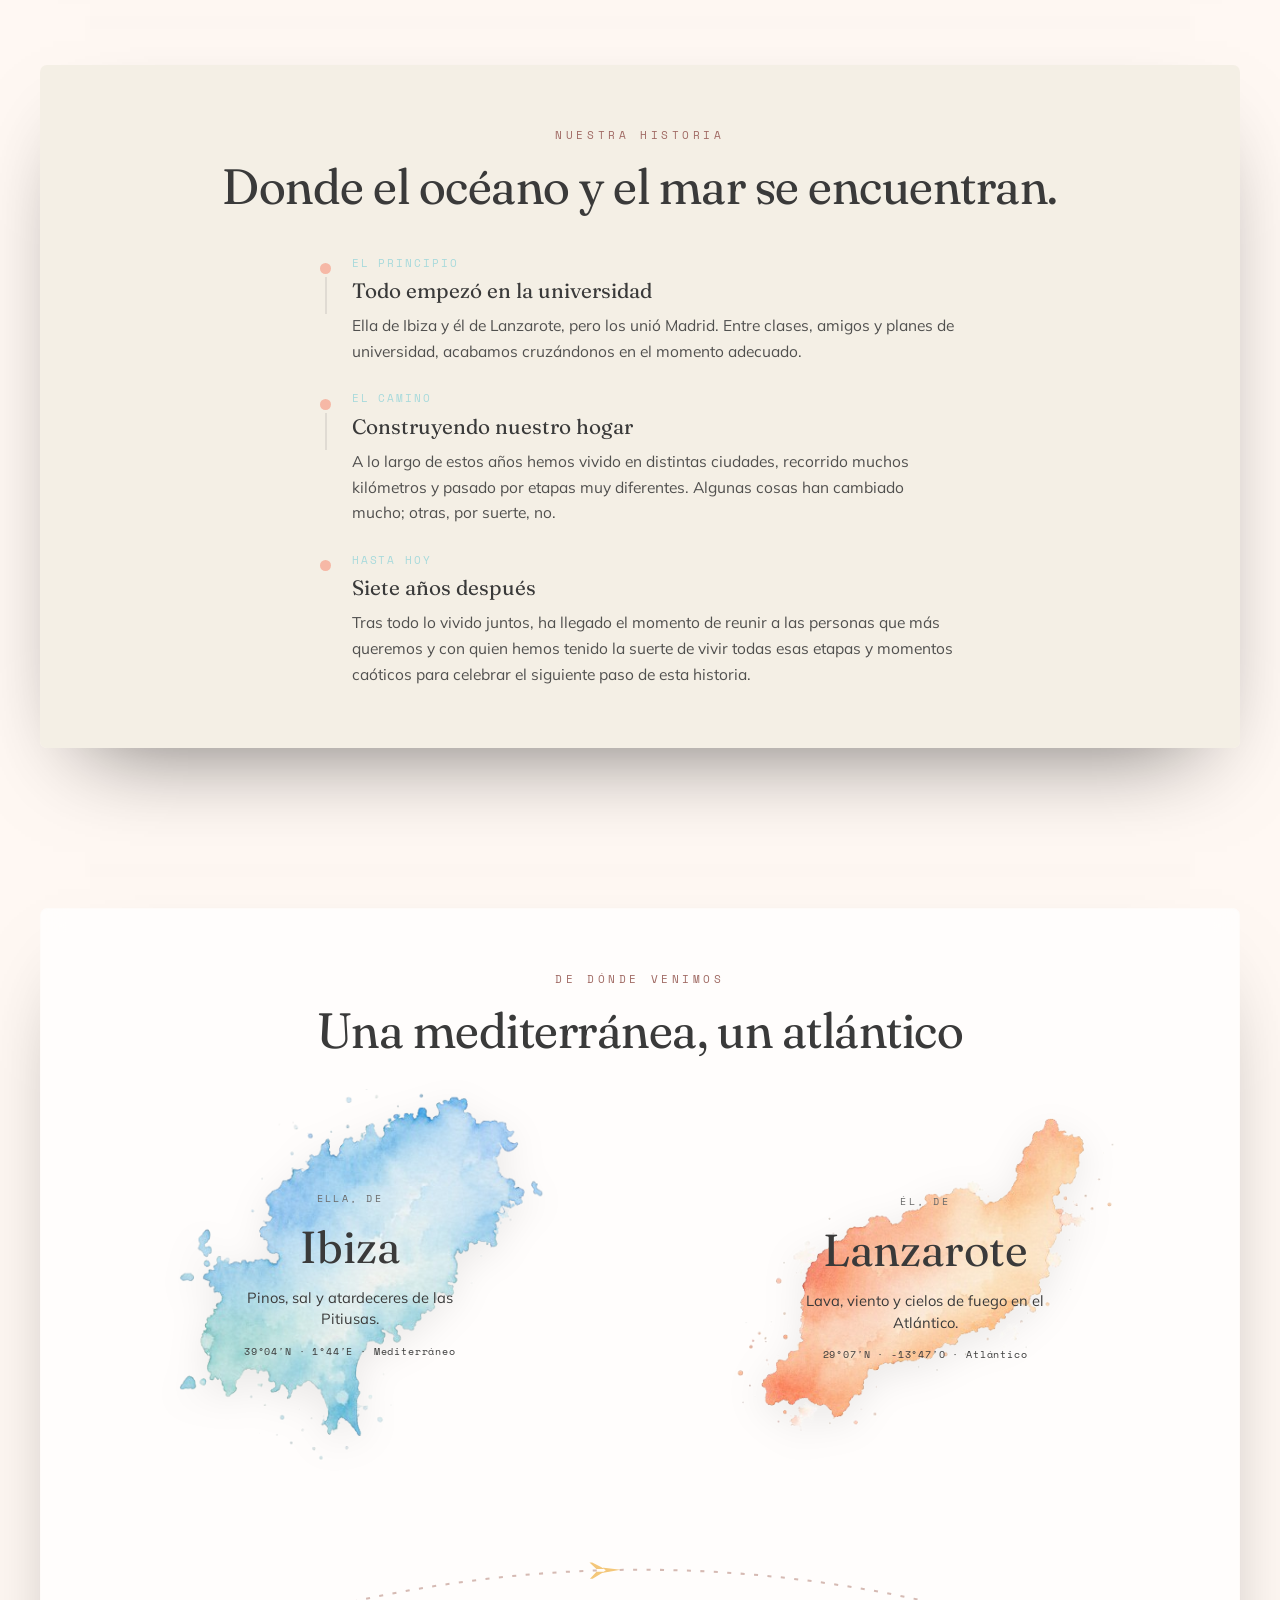
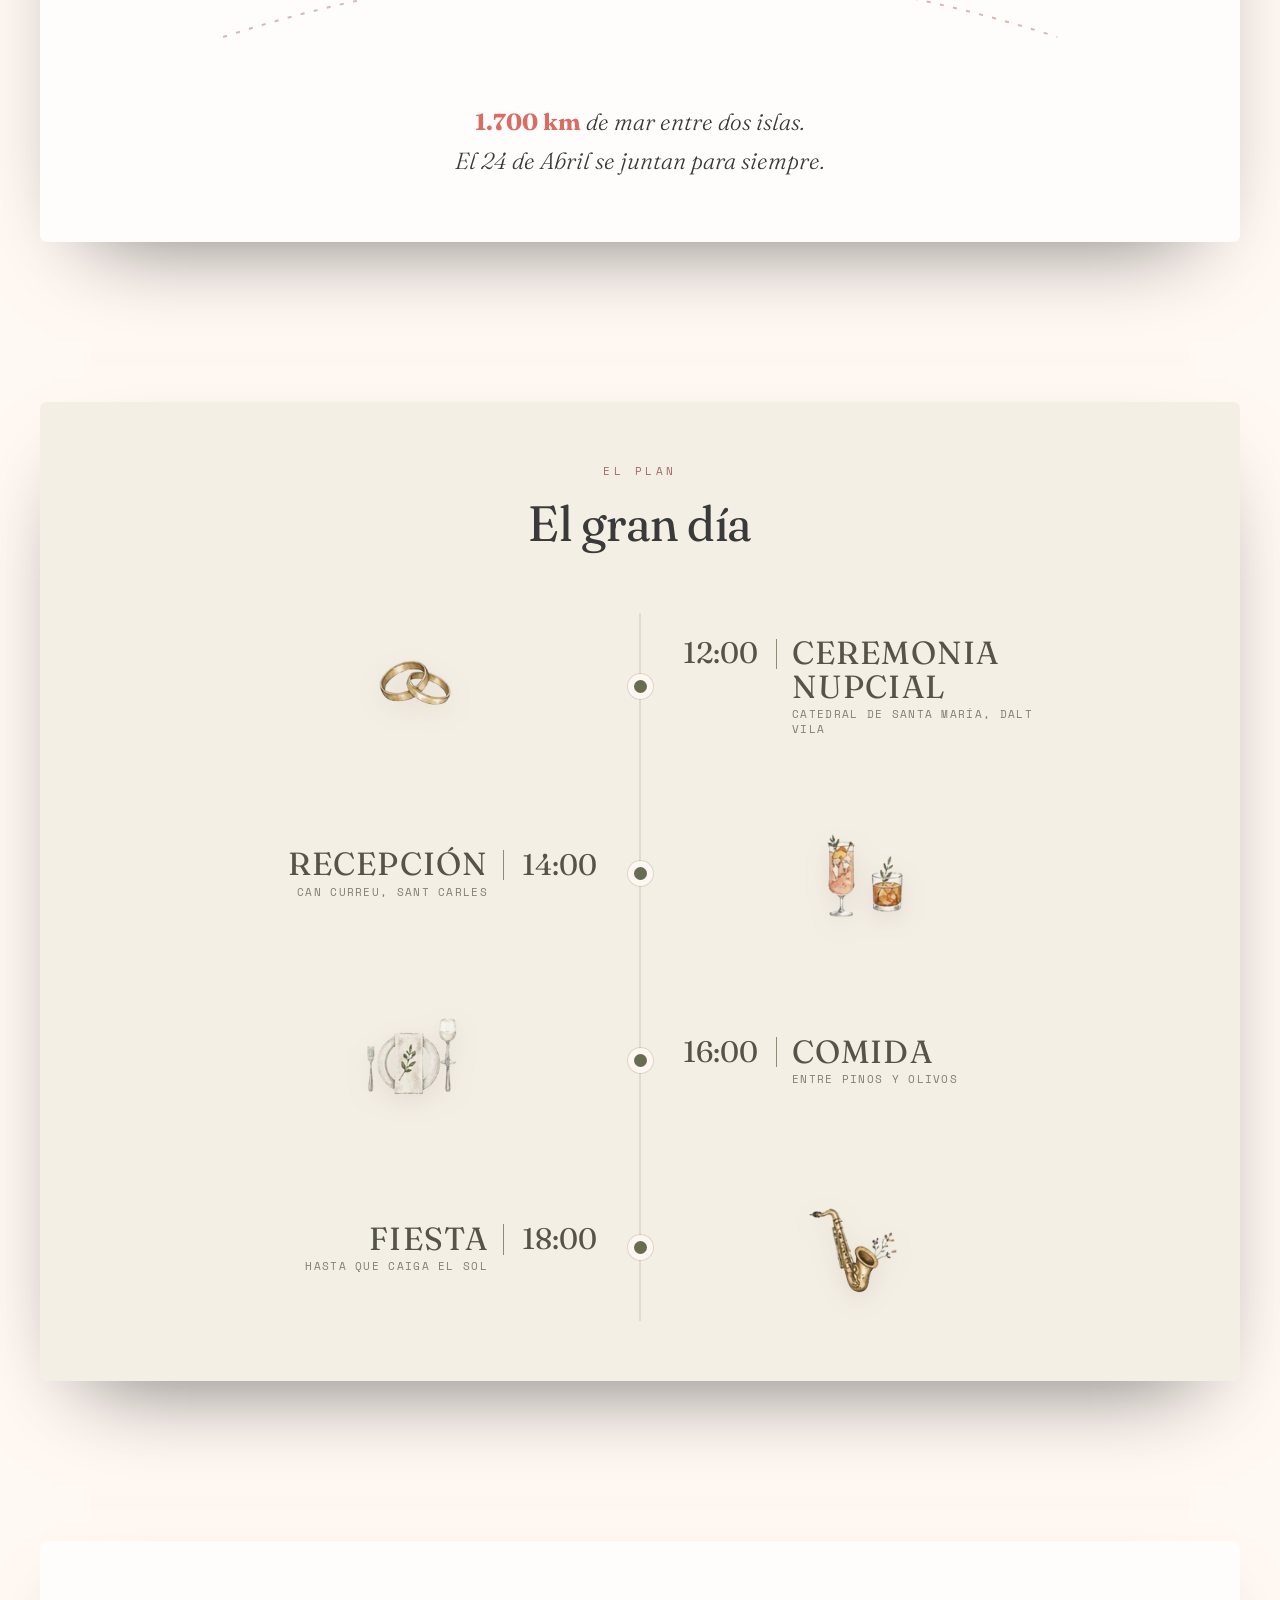
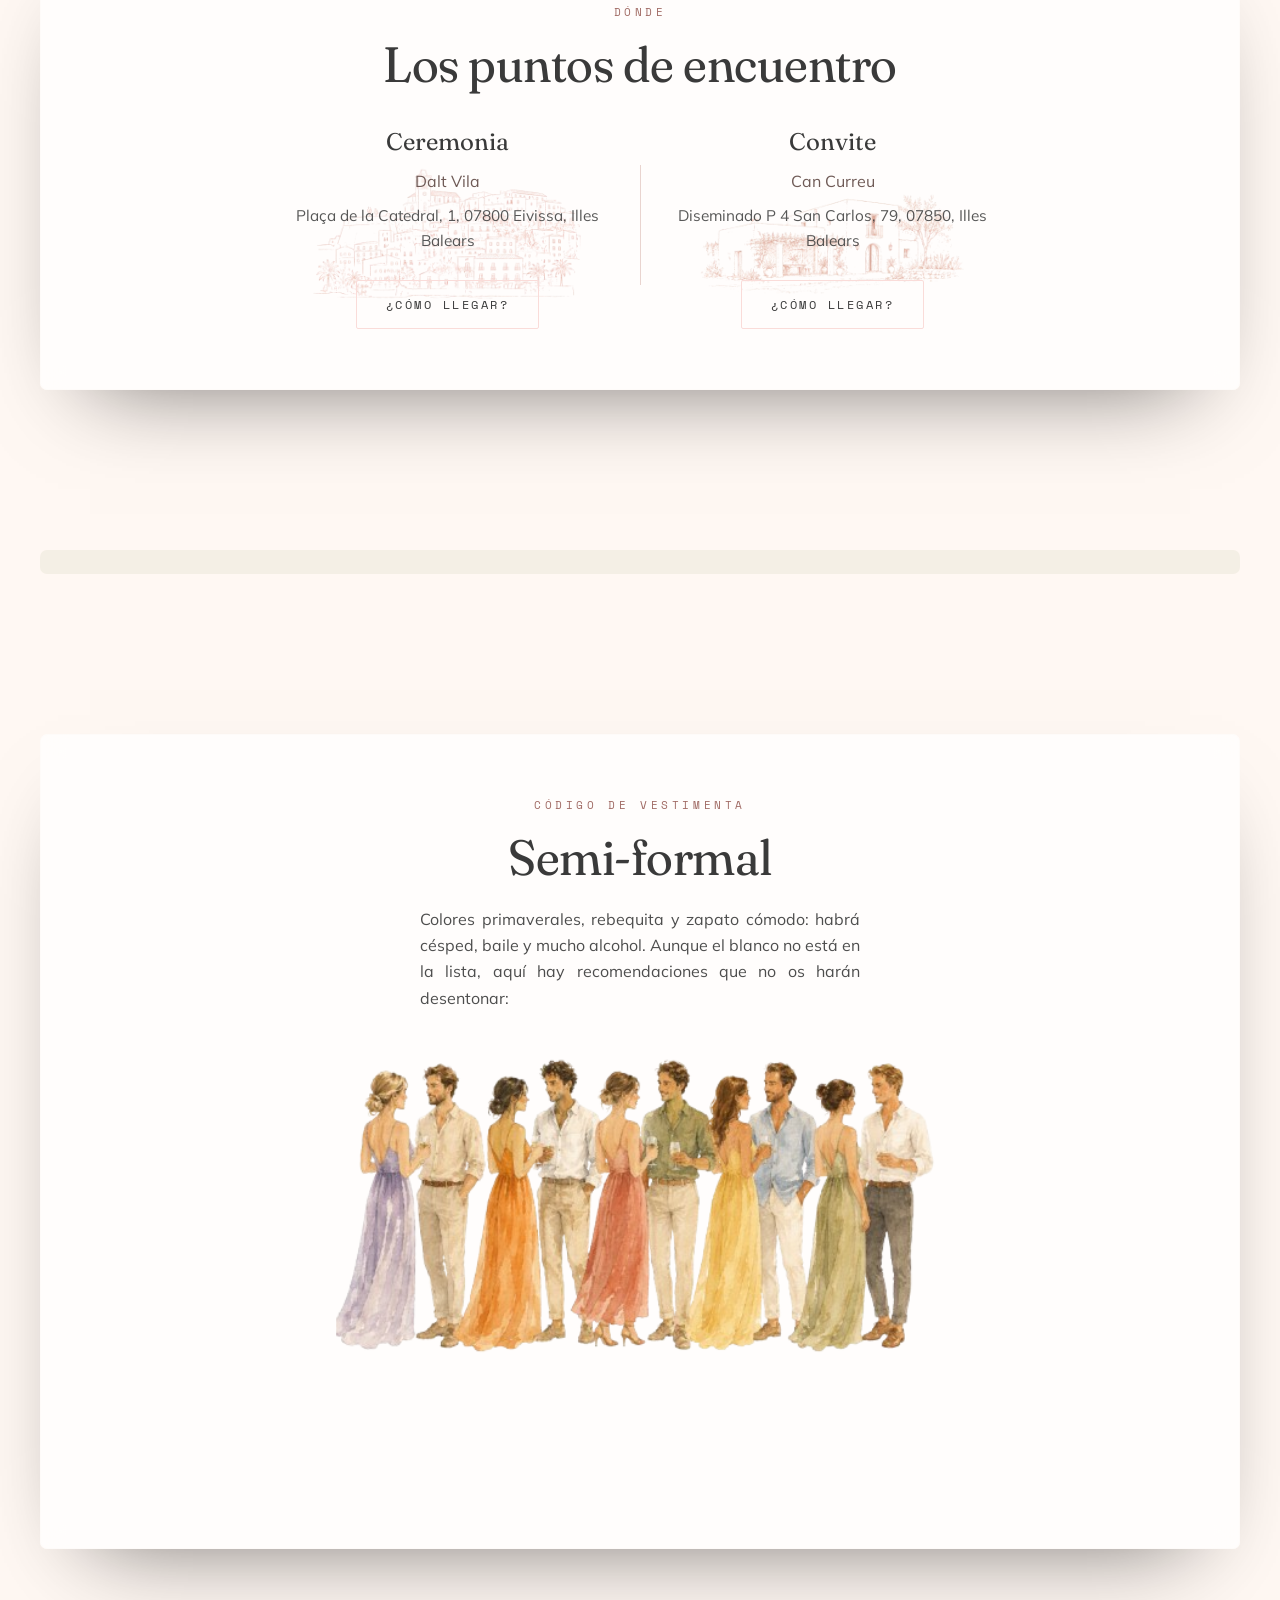
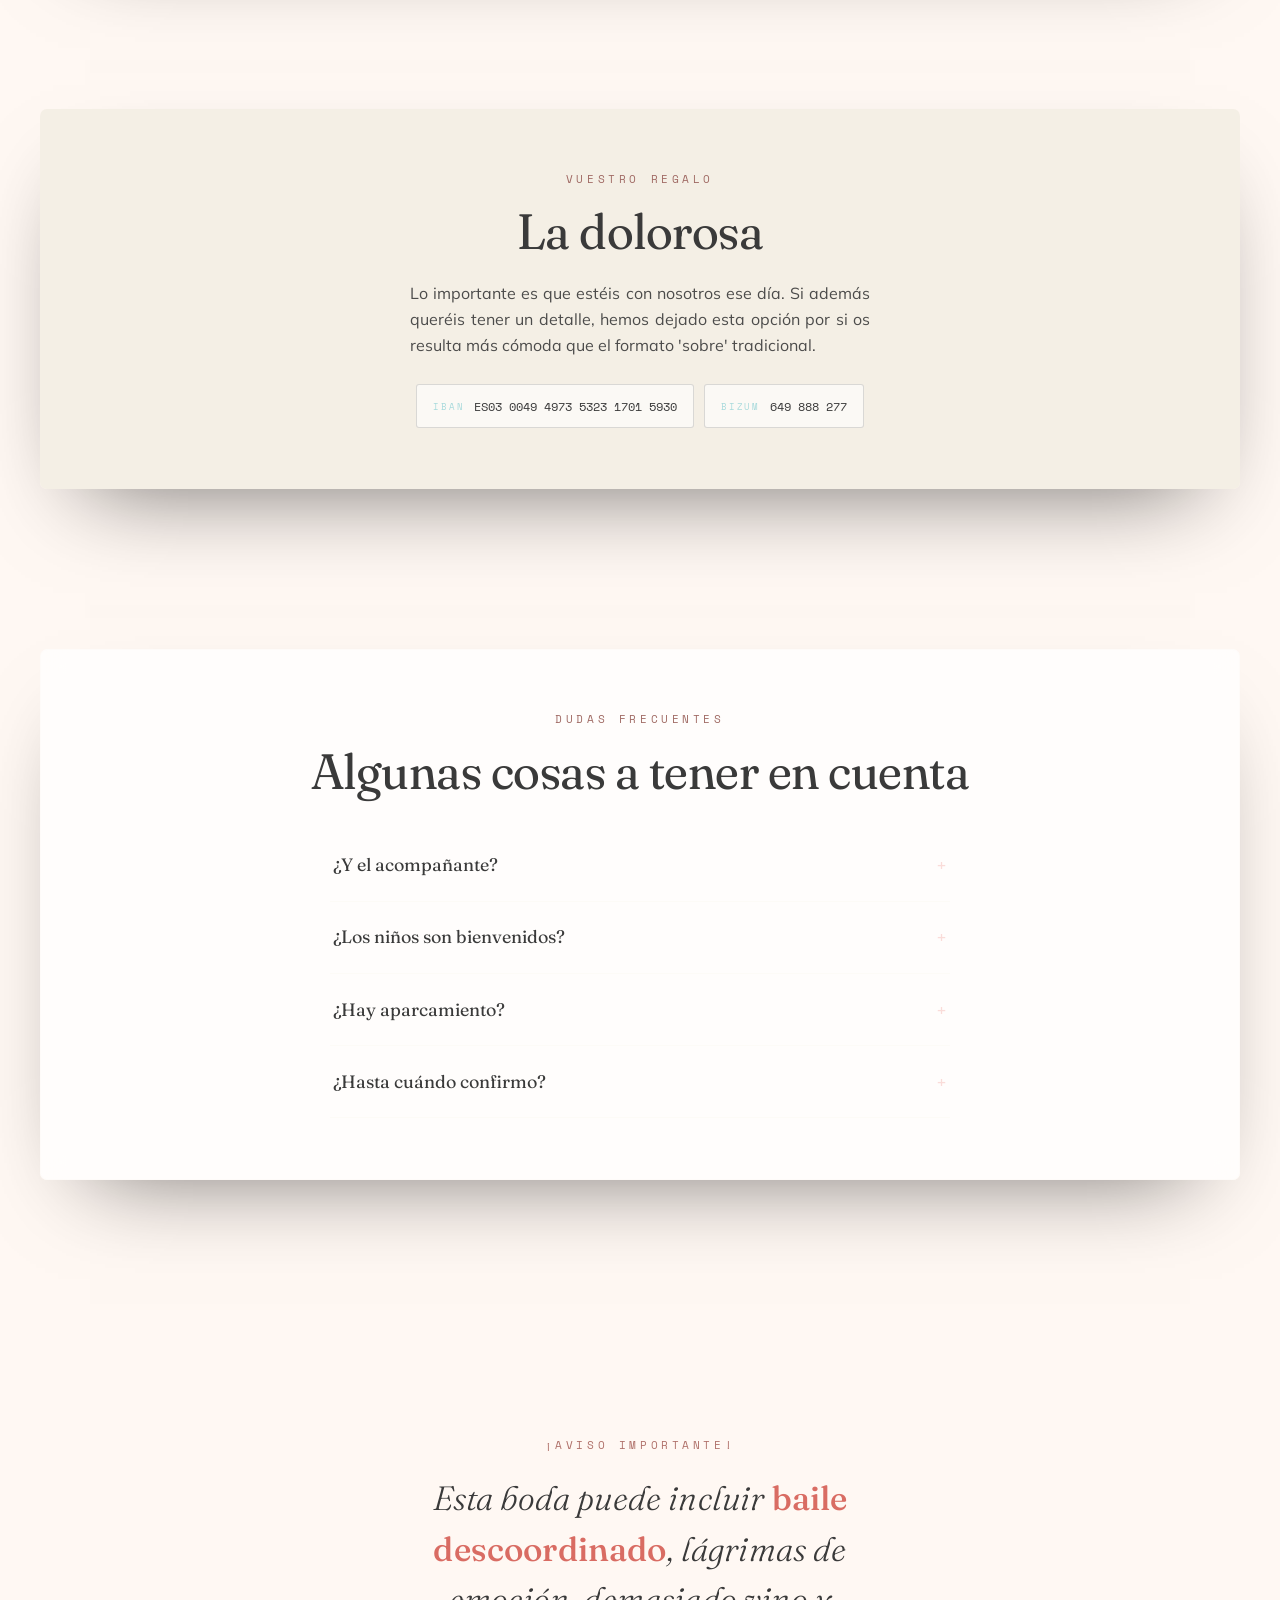
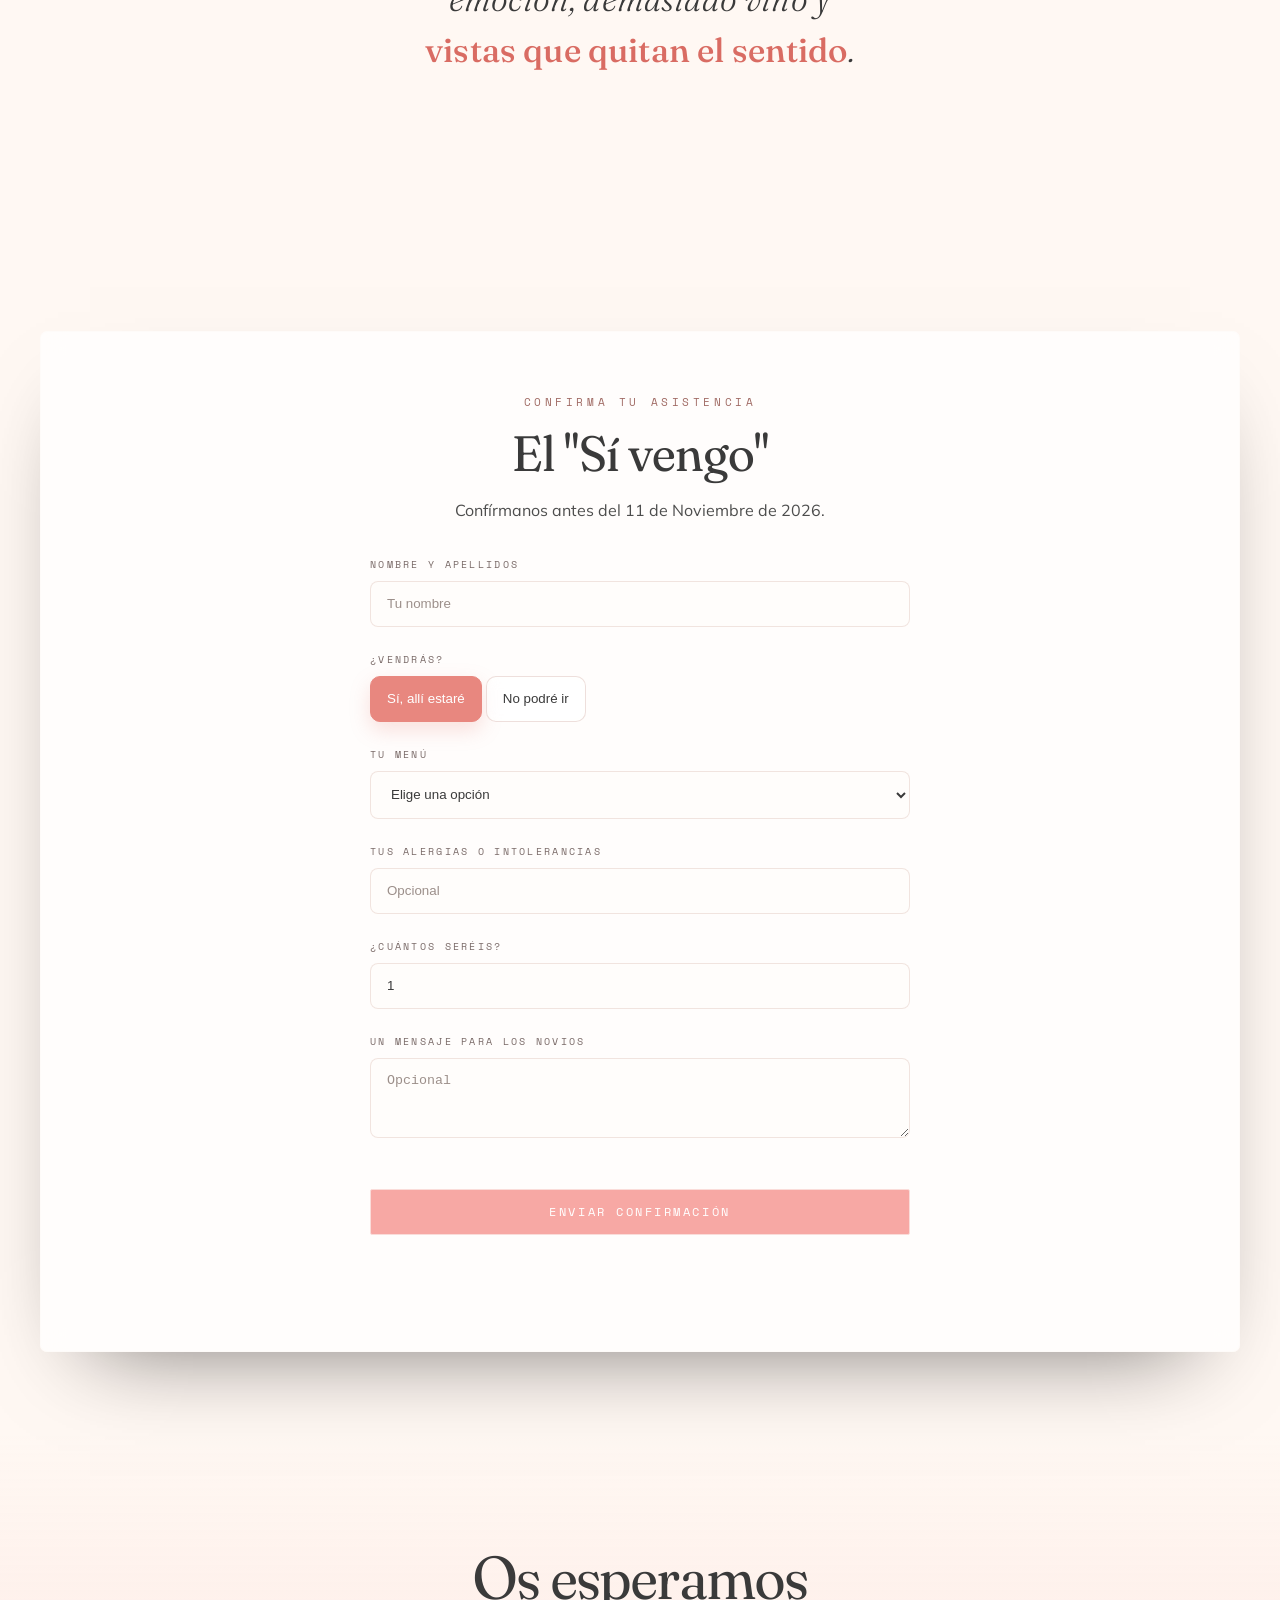
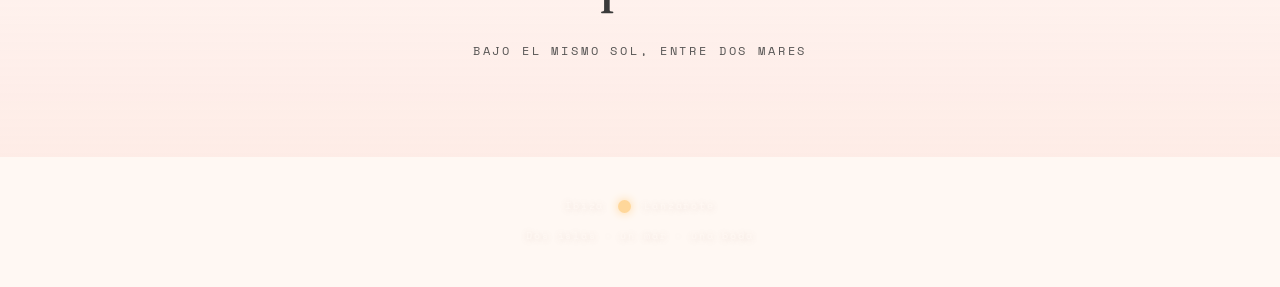
==== commit 93878791: "se han hecho postalicas" ====
--- a/main.html
+++ b/main.html
@@ -266,12 +266,19 @@
 
   <!-- ===================== VIAJE Y DORMIR ===================== -->
   <section class="section" id="viaje">
-    <div class="panel light reveal">
-      <span class="eyebrow c">Viaje y alojamiento</span>
-      <h2 class="title">Llegar a la isla</h2>
-      <p class="lead" id="t-viaje-intro"></p>
-      <div class="cards" id="viaje-cards" style="text-align: justify"></div>
-    </div>
+
+      <div class="panel light reveal travel-wrapper">
+
+          <div id="viaje-desktop">
+              <img src="./Media/postalh.png" alt="">
+          </div>
+
+          <div id="viaje-mobile">
+              <img src="./Media/postalv.png" alt="">
+          </div>
+
+      </div>
+
   </section>
 
   <!-- ===================== VESTIMENTA ===================== -->
--- a/style.css
+++ b/style.css
@@ -14,7 +14,7 @@
   --sol-claro:#FADCD9; 
   --rosa:#F7A8A4; 
   --noche:#FFF8F3; /* elimina sensación nocturna */
-  --maxw:920px;
+  --maxw:1200px;
   --display:"Fraunces",Georgia,serif;
   --body:"Mulish",system-ui,sans-serif;
   --mono:"Space Mono",ui-monospace,monospace;
@@ -232,8 +232,8 @@
 }
 
 .ibiza-text{
-  top:43%;
-  left:55%;
+  top:50%;
+  left:49%;
   transform:translate(-50%,-50%);
 }
 
@@ -241,6 +241,70 @@
   top:51%;
   left:50%;
   transform:translate(-50%,-50%);
+}
+
+/* ==================================================
+   POSTAL VIAJE
+   ================================================== */
+
+.travel-postcard{
+  
+    max-width:920px;
+    margin:auto;
+    background:rgba(244,239,228,.94);
+    padding:1rem;
+    border-radius:7px;
+    box-shadow: 40px 90px -45px*rgba(0,0,0,.35);
+}
+
+.desktop-only{
+    display:block;
+}
+
+.mobile-only{
+    display:none;
+}
+
+@media screen and (max-width:640px){
+
+    .desktop-only{
+        display:none !important;
+    }
+
+    .mobile-only{
+        display:block !important;
+    }
+}
+
+.travel-postcard img{
+    display:block;
+    width:100%;
+    height:auto;
+}
+
+.travel-postcard-desktop{
+    display:block;
+}
+
+.travel-postcard-mobile{
+    display:none;
+    width:100%;
+    max-width:520px;
+    margin:auto;
+
+}
+
+/* móvil */
+@media (max-width:640px){
+
+    .travel-postcard-desktop{
+        display:none;
+    }
+
+    .travel-postcard-mobile{
+        display:block;
+    }
+
 }
 
 .isla.ibiza .accent{
@@ -1400,4 +1464,67 @@
     font-size:.82rem;
   }
 
-}+}
+
+/* =========================
+   POSTAL VIAJE
+   ========================= */
+
+#viaje-desktop{
+    display:block;
+    max-width:1200px;
+    margin:auto;
+}
+
+#viaje-desktop img{
+    width:100%;
+    display:block;
+}
+
+#viaje-mobile{
+    display:none;
+    max-width:520px;
+    margin:auto;
+}
+
+#viaje-mobile img{
+    width:100%;
+    display:block;
+}
+
+@media screen and (max-width: 900px){
+
+    #viaje-desktop{
+        display:none !important;
+    }
+
+    #viaje-mobile{
+        display:block !important;
+    }
+
+}
+
+/* =========================
+   VIAJE - MARCO MÁS FINO
+   ========================= */
+
+#viaje .travel-wrapper{
+    padding: 12px;
+}
+
+@media (max-width: 900px){
+
+  #viaje .travel-wrapper{
+    padding: 8px;
+  }
+
+  #viaje-mobile{
+    max-width:none;
+    width:100%;
+  }
+
+  #viaje-mobile img{
+    width:100%;
+    display:block;
+  }
+}
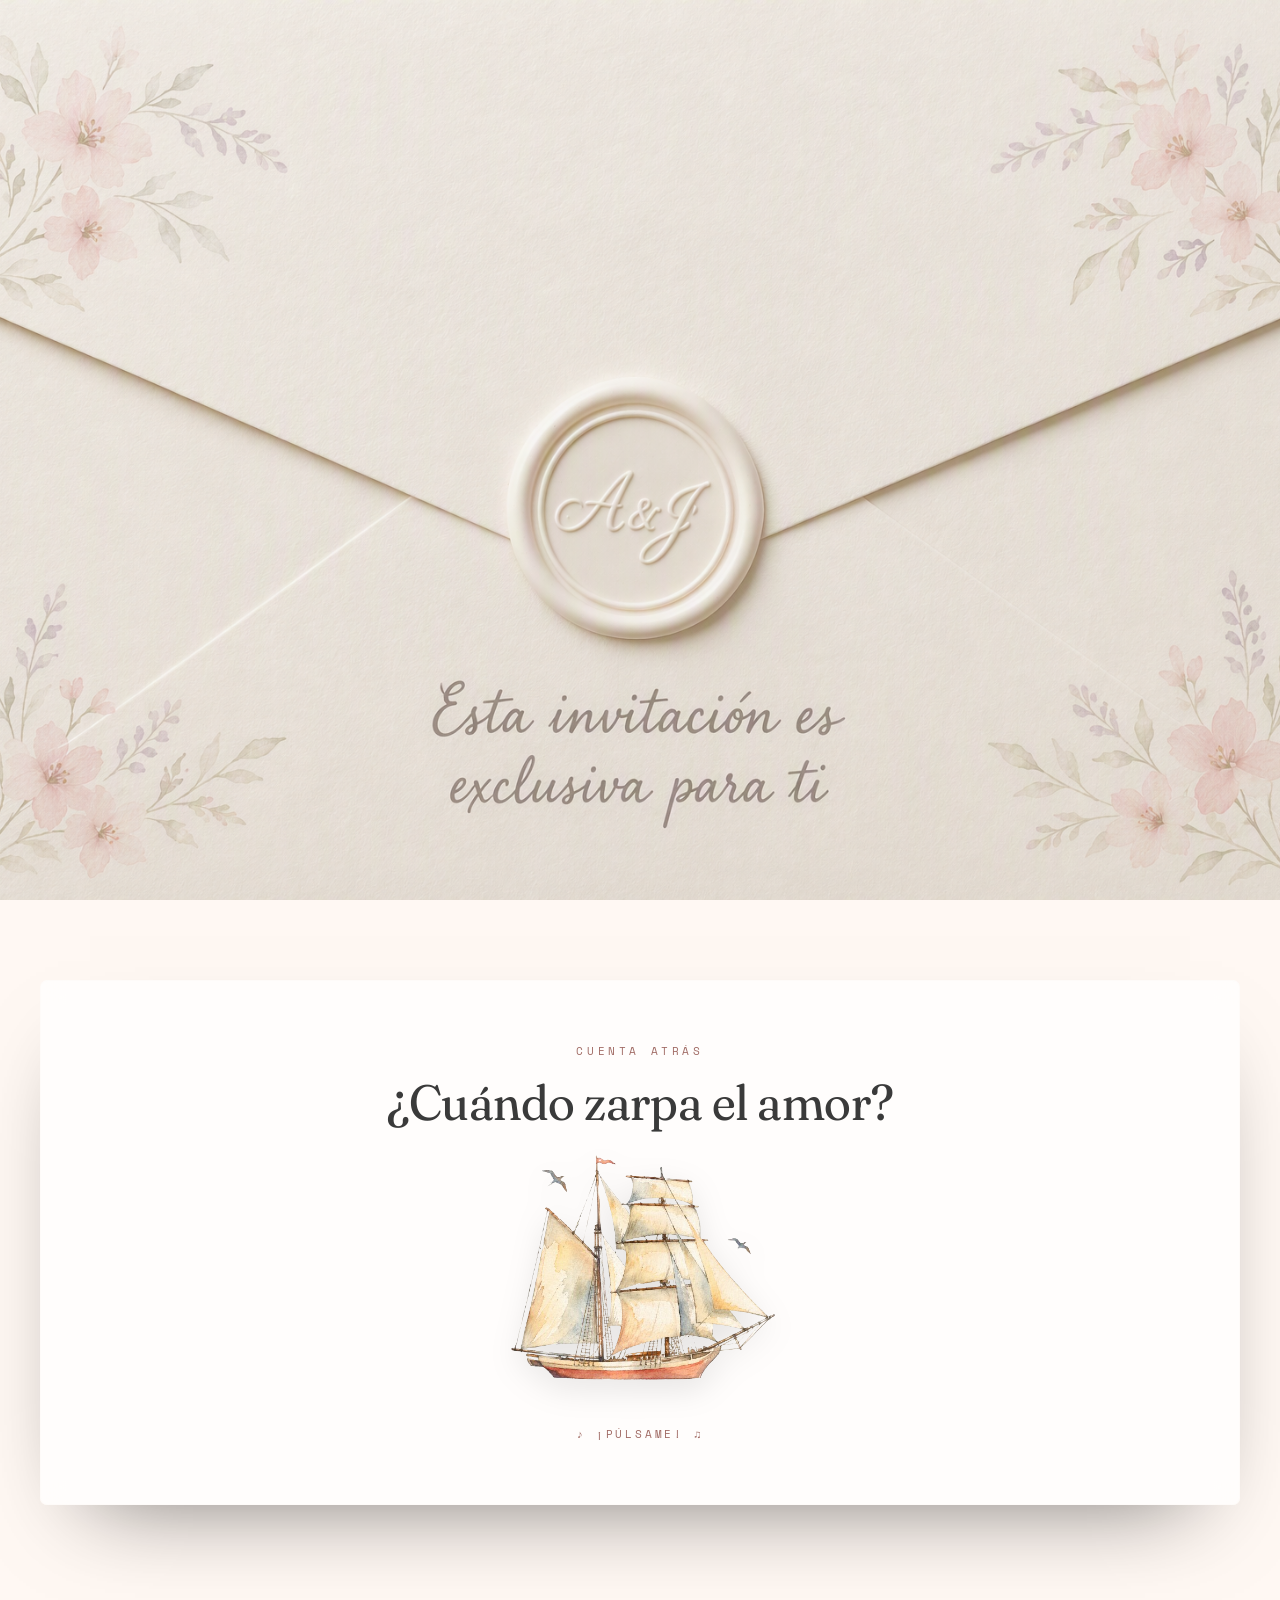
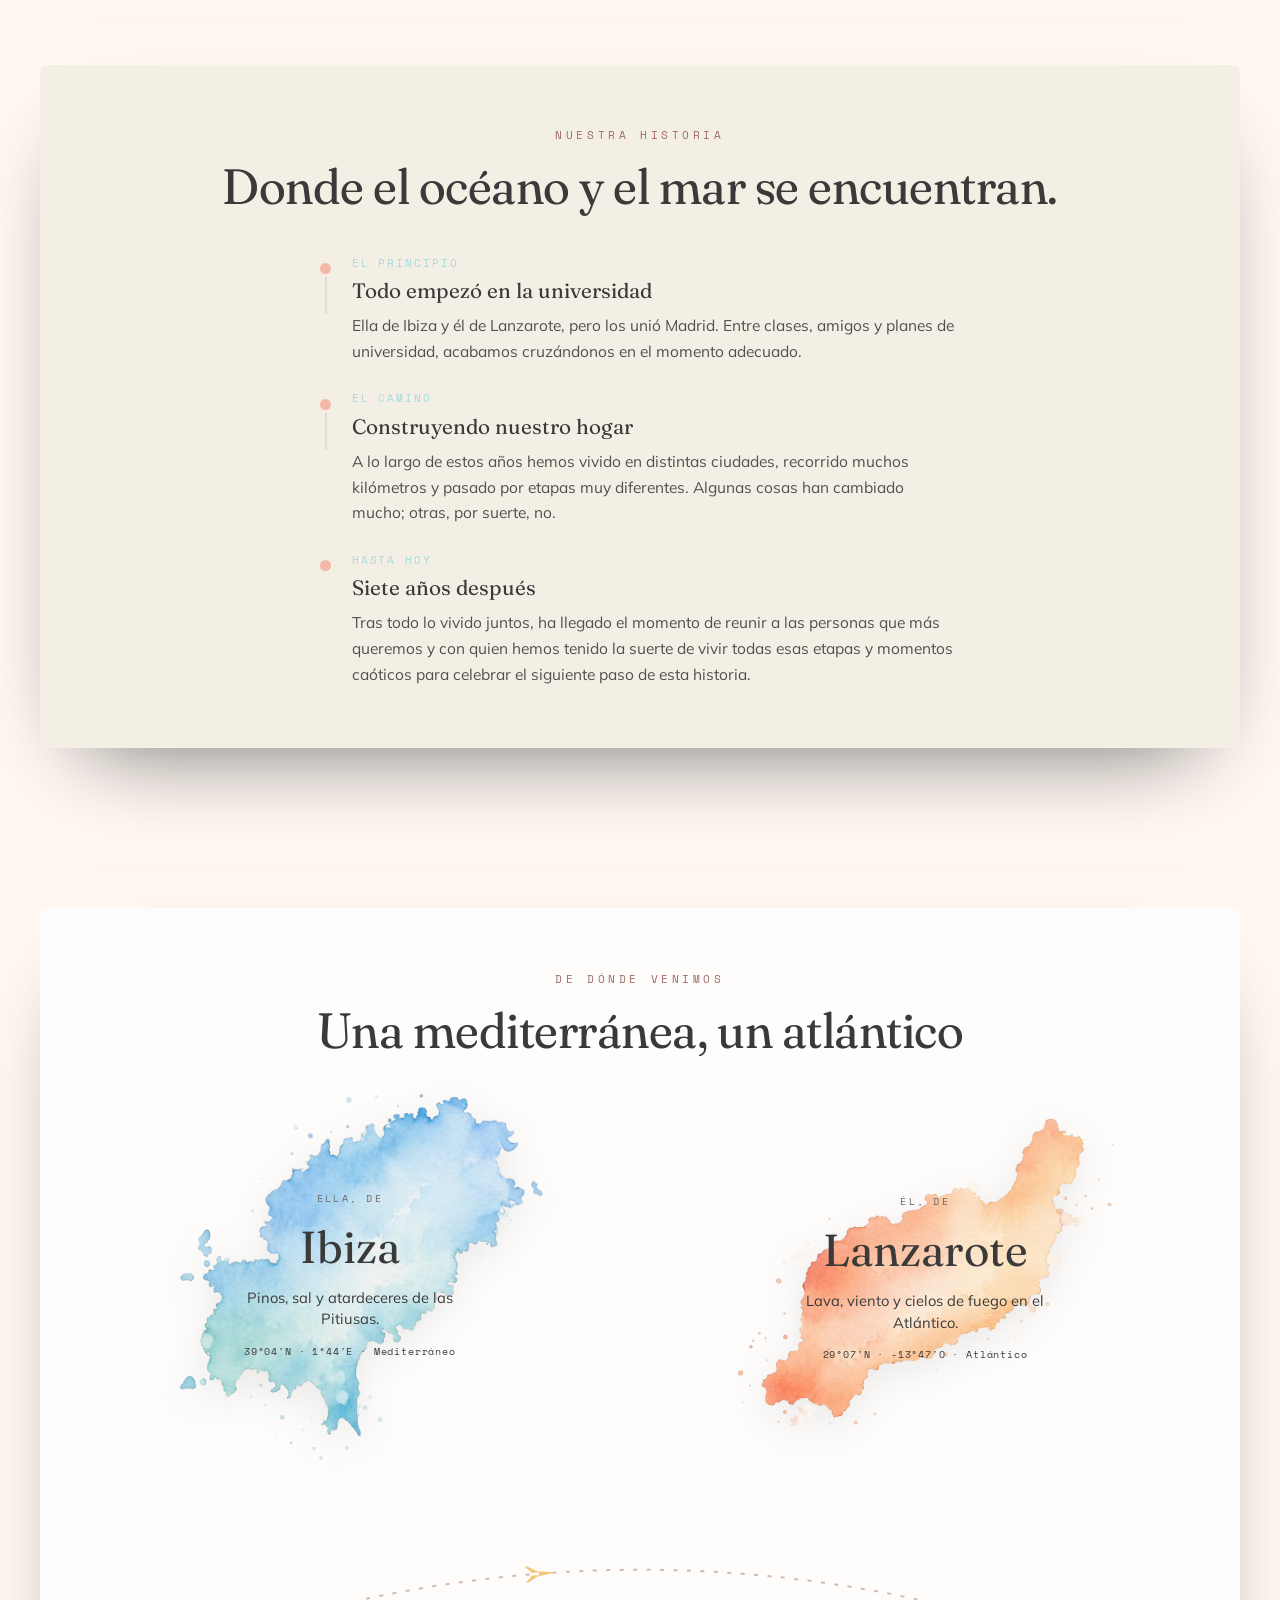
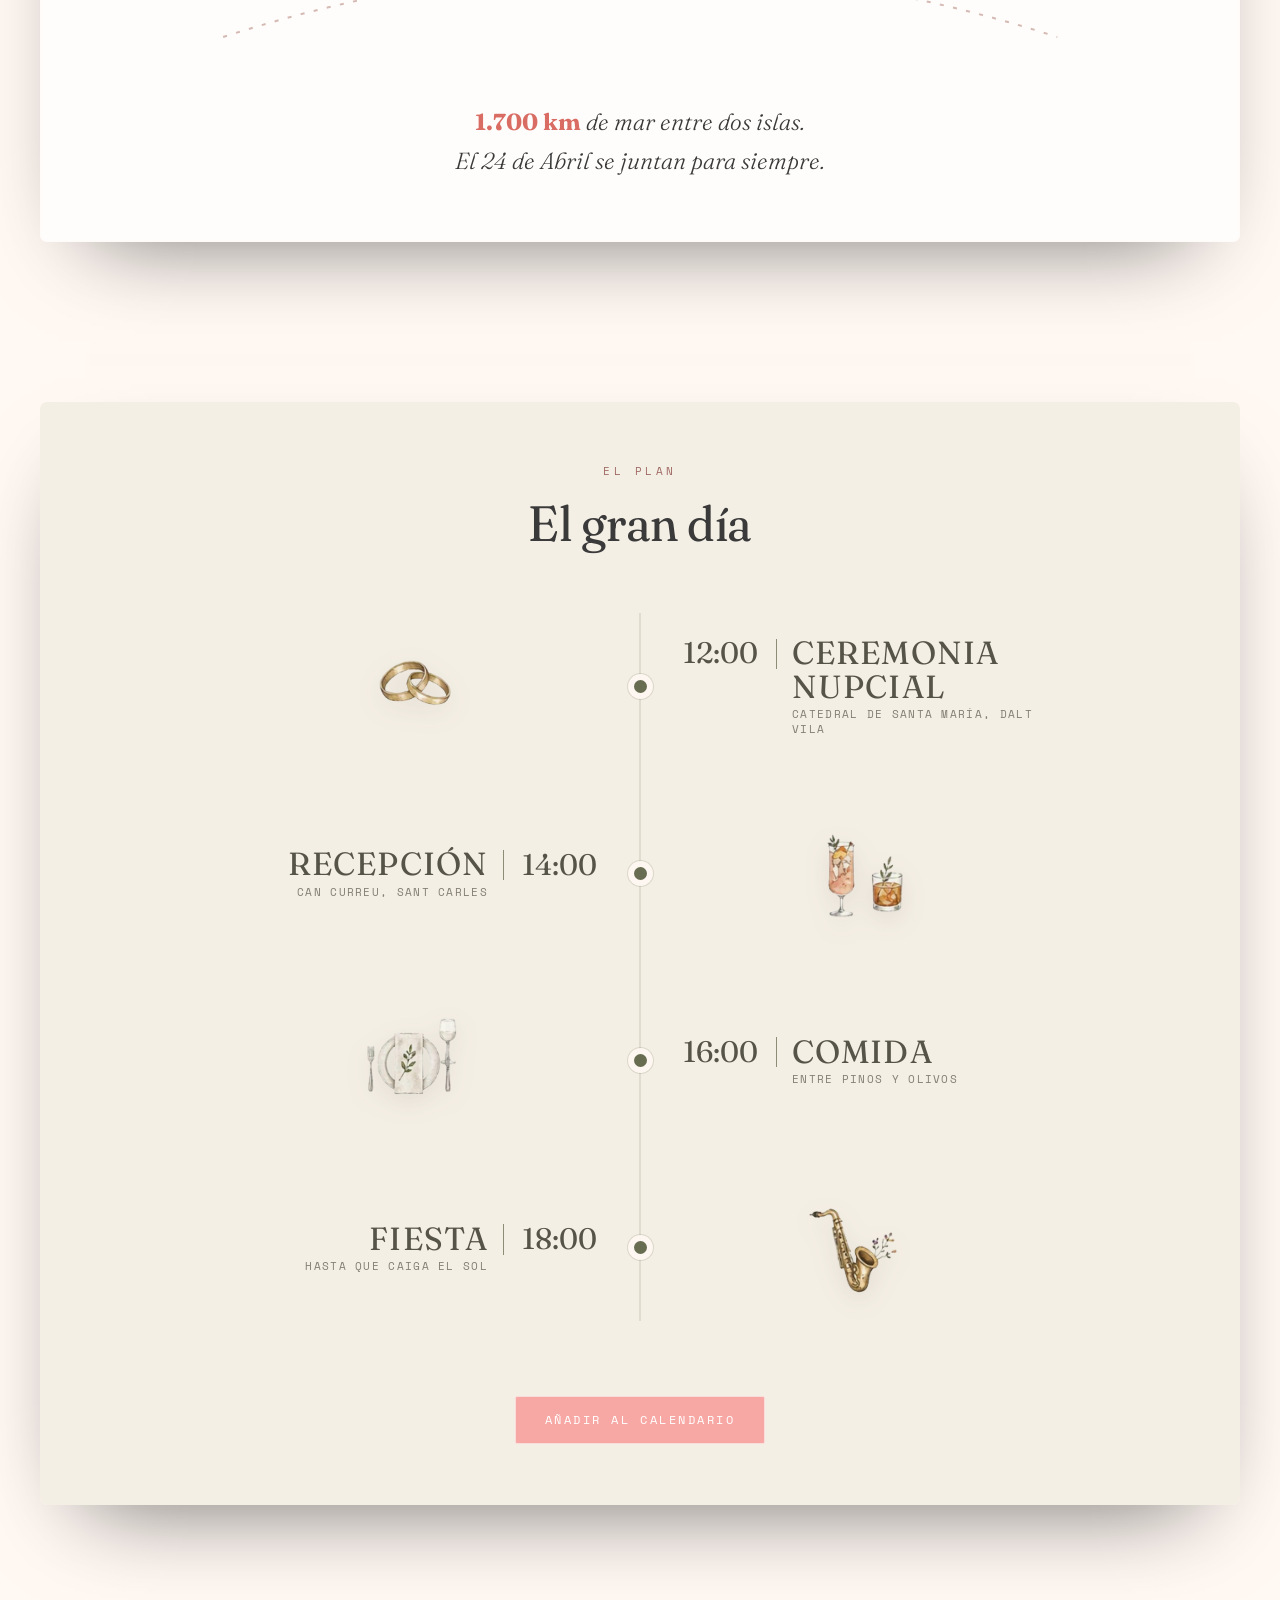
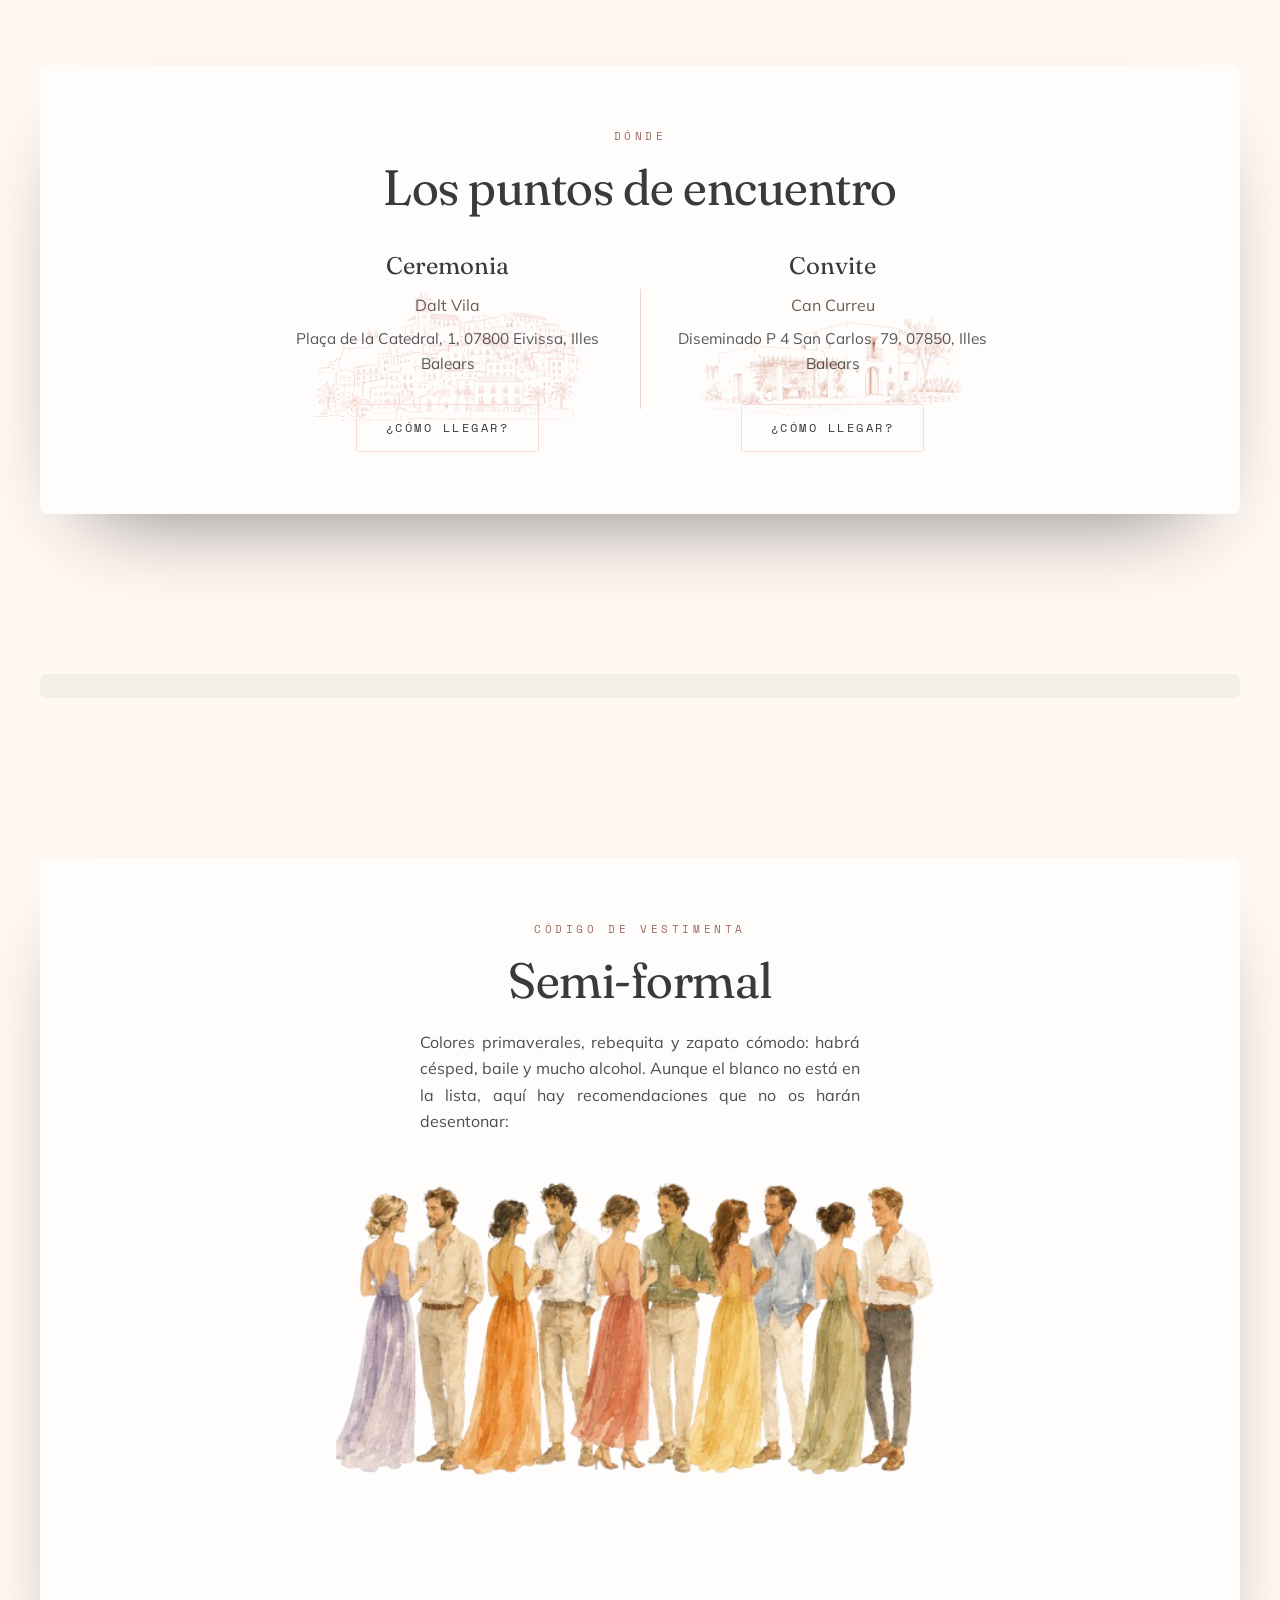
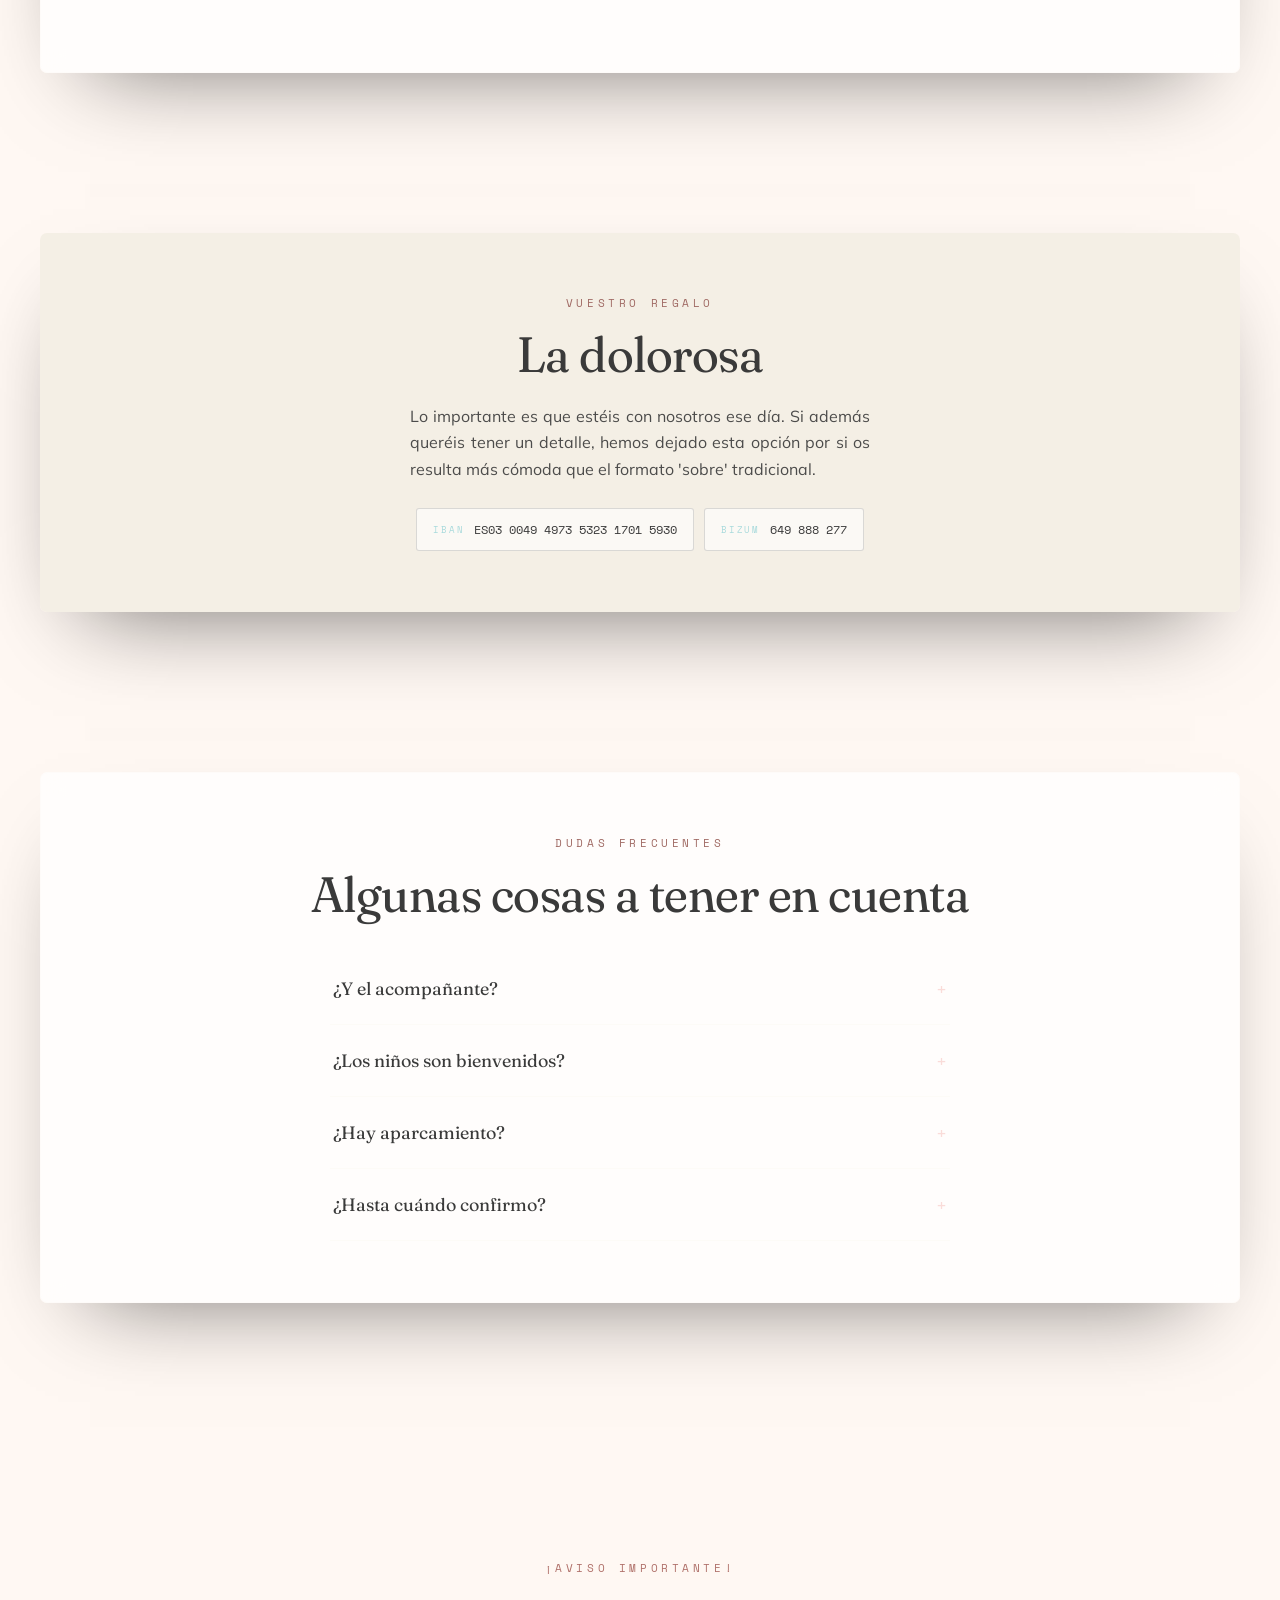
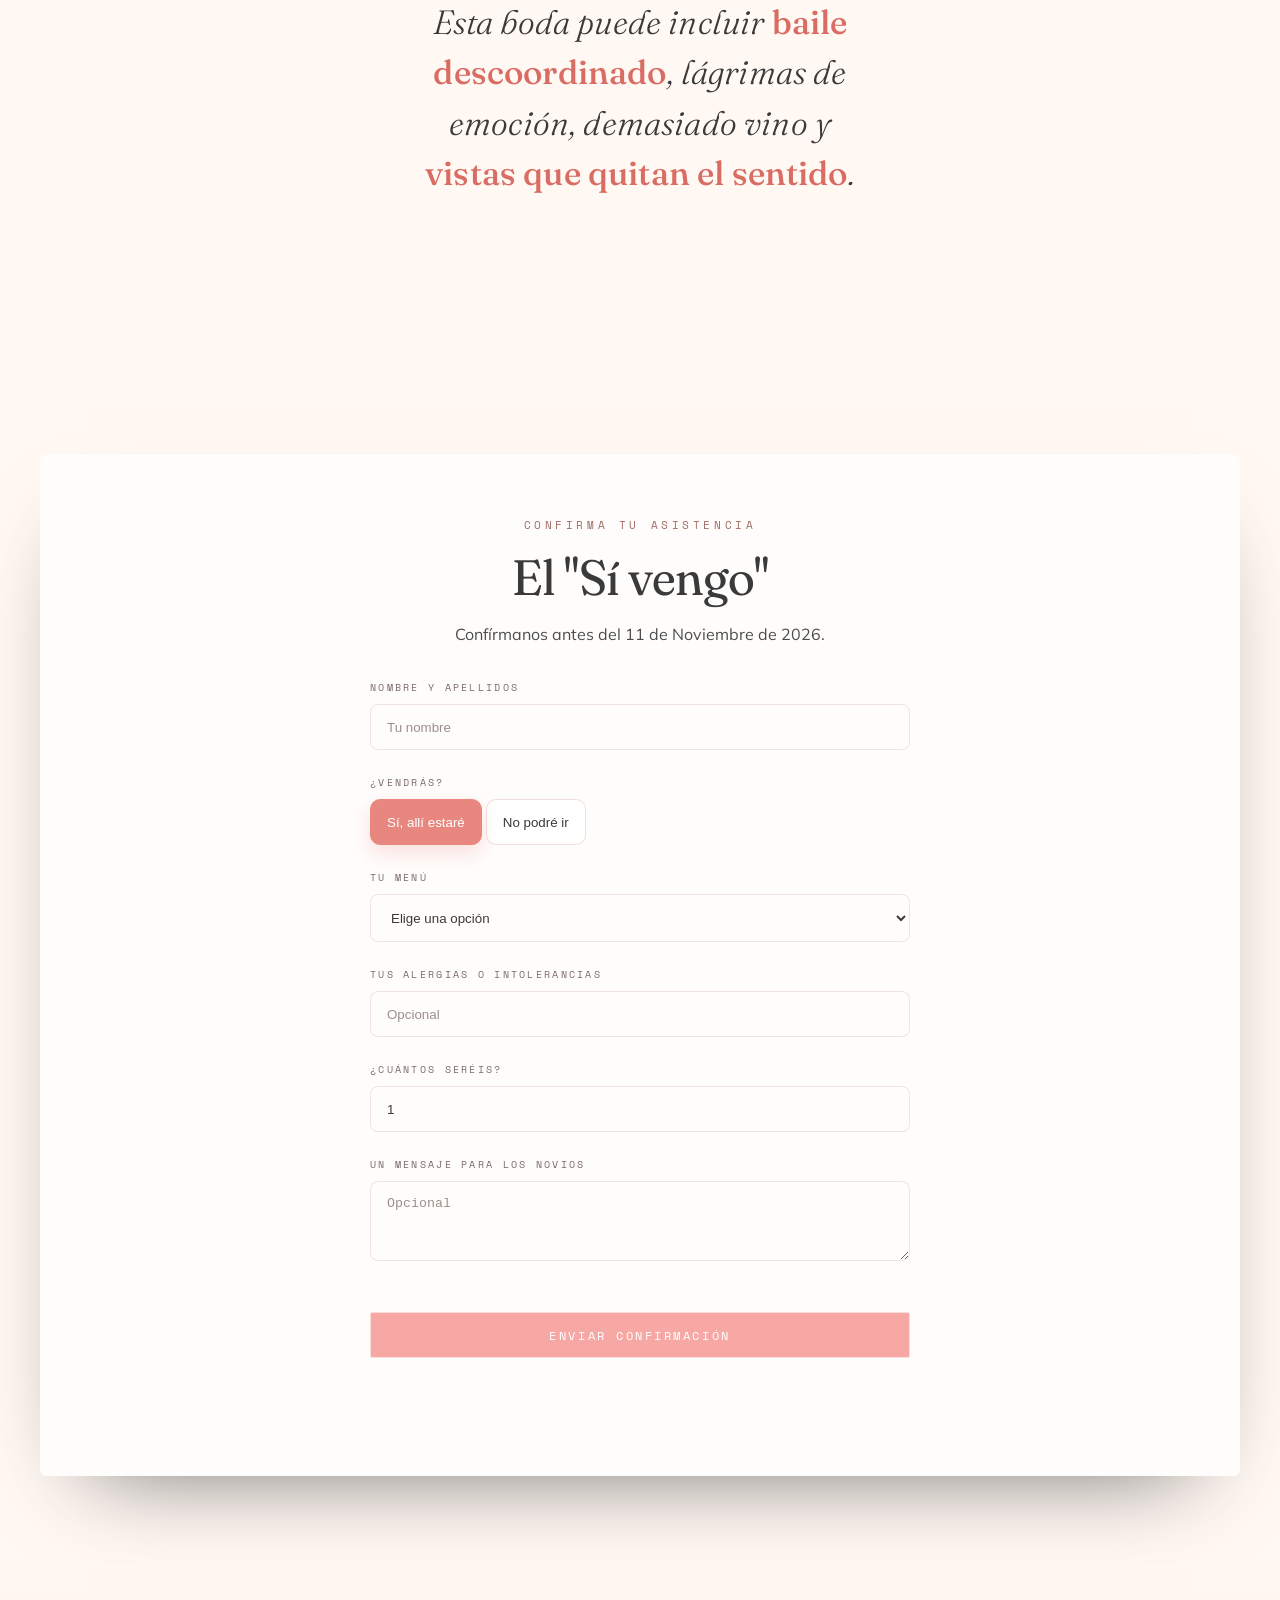
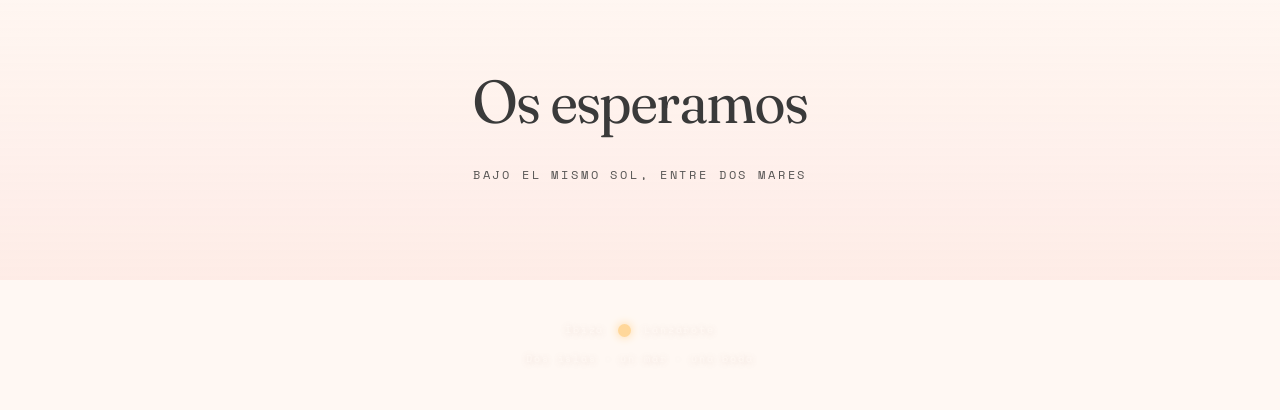
==== commit 26792cf8: "calendario?" ====
--- a/main.html
+++ b/main.html
@@ -232,6 +232,11 @@
       <span class="eyebrow c">El plan</span>
       <h2 class="title">El gran día</h2>
       <div class="plan" id="plan"></div>
+      <div style="text-align:center;margin-top:3rem;">
+        <a class="btn solid" id="add-calendar" href="#">
+        Añadir al calendario
+        </a>
+</div>
     </div>
   </section>
 
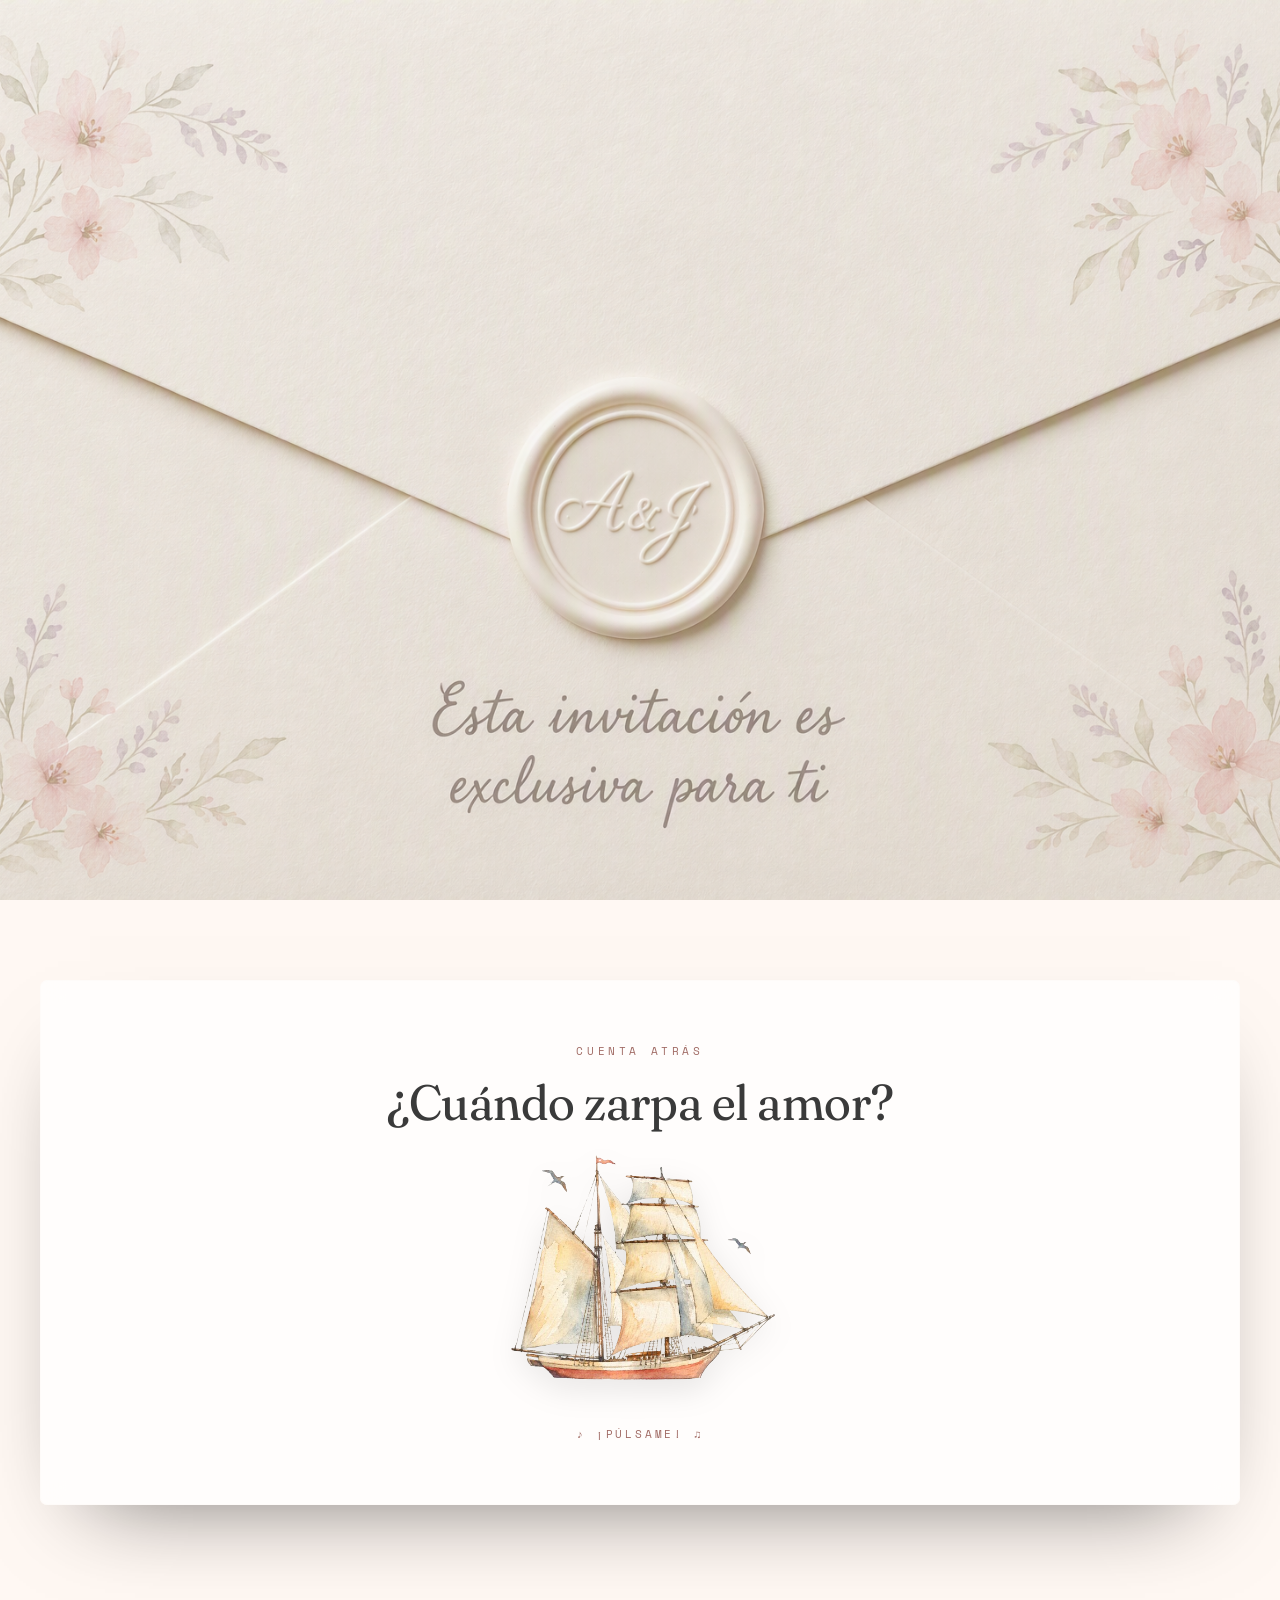
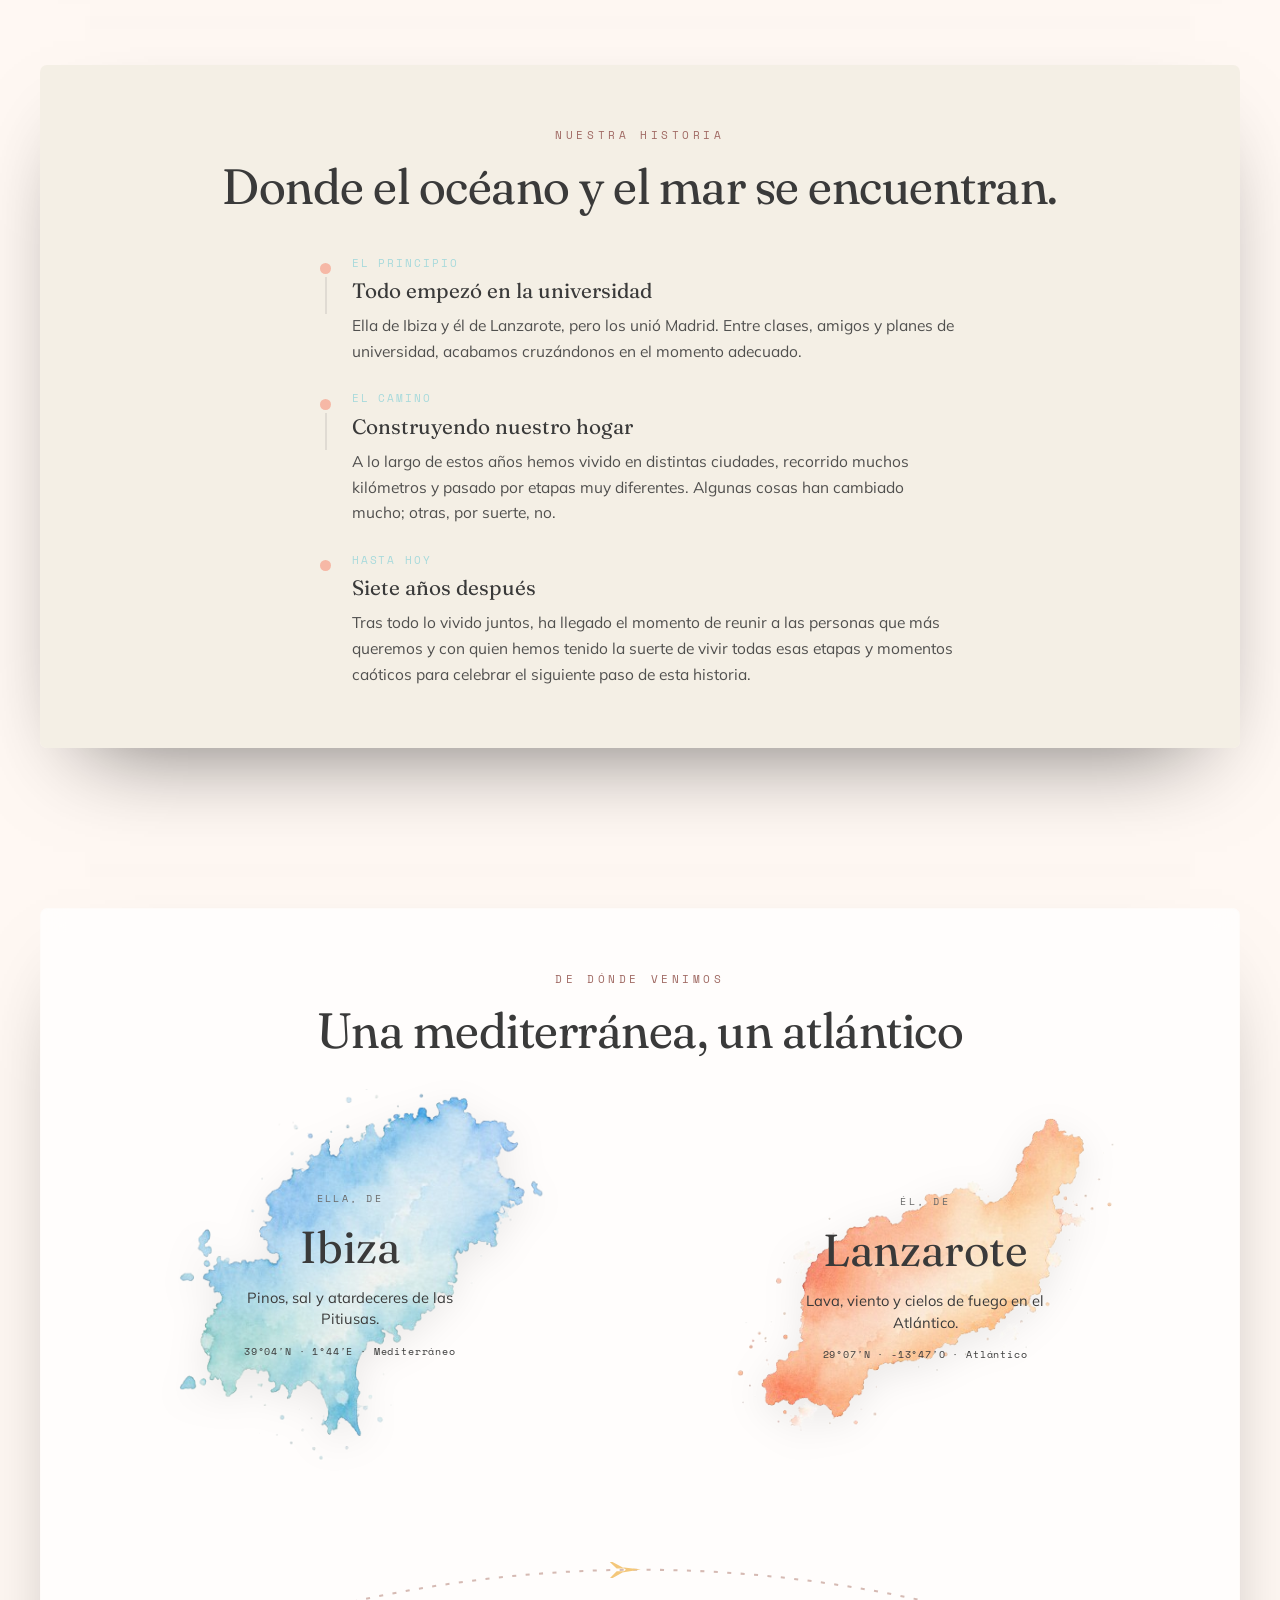
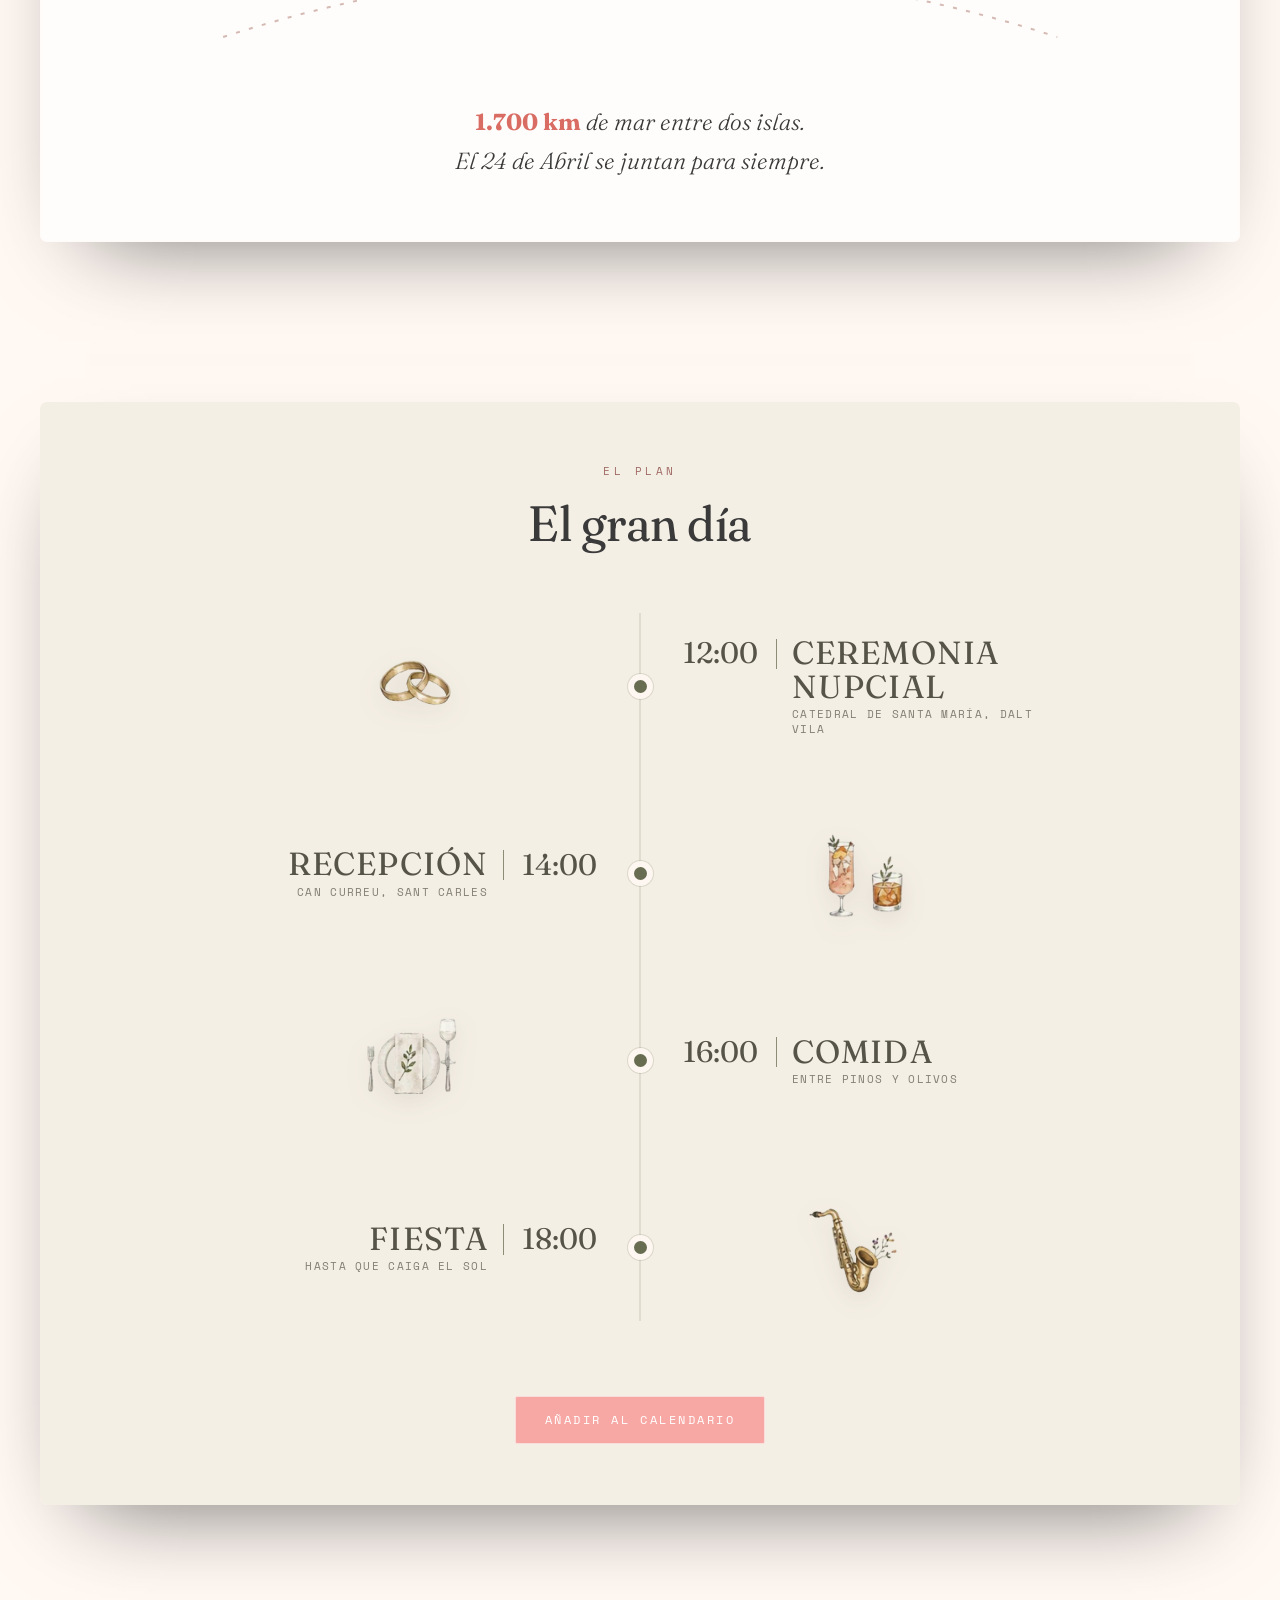
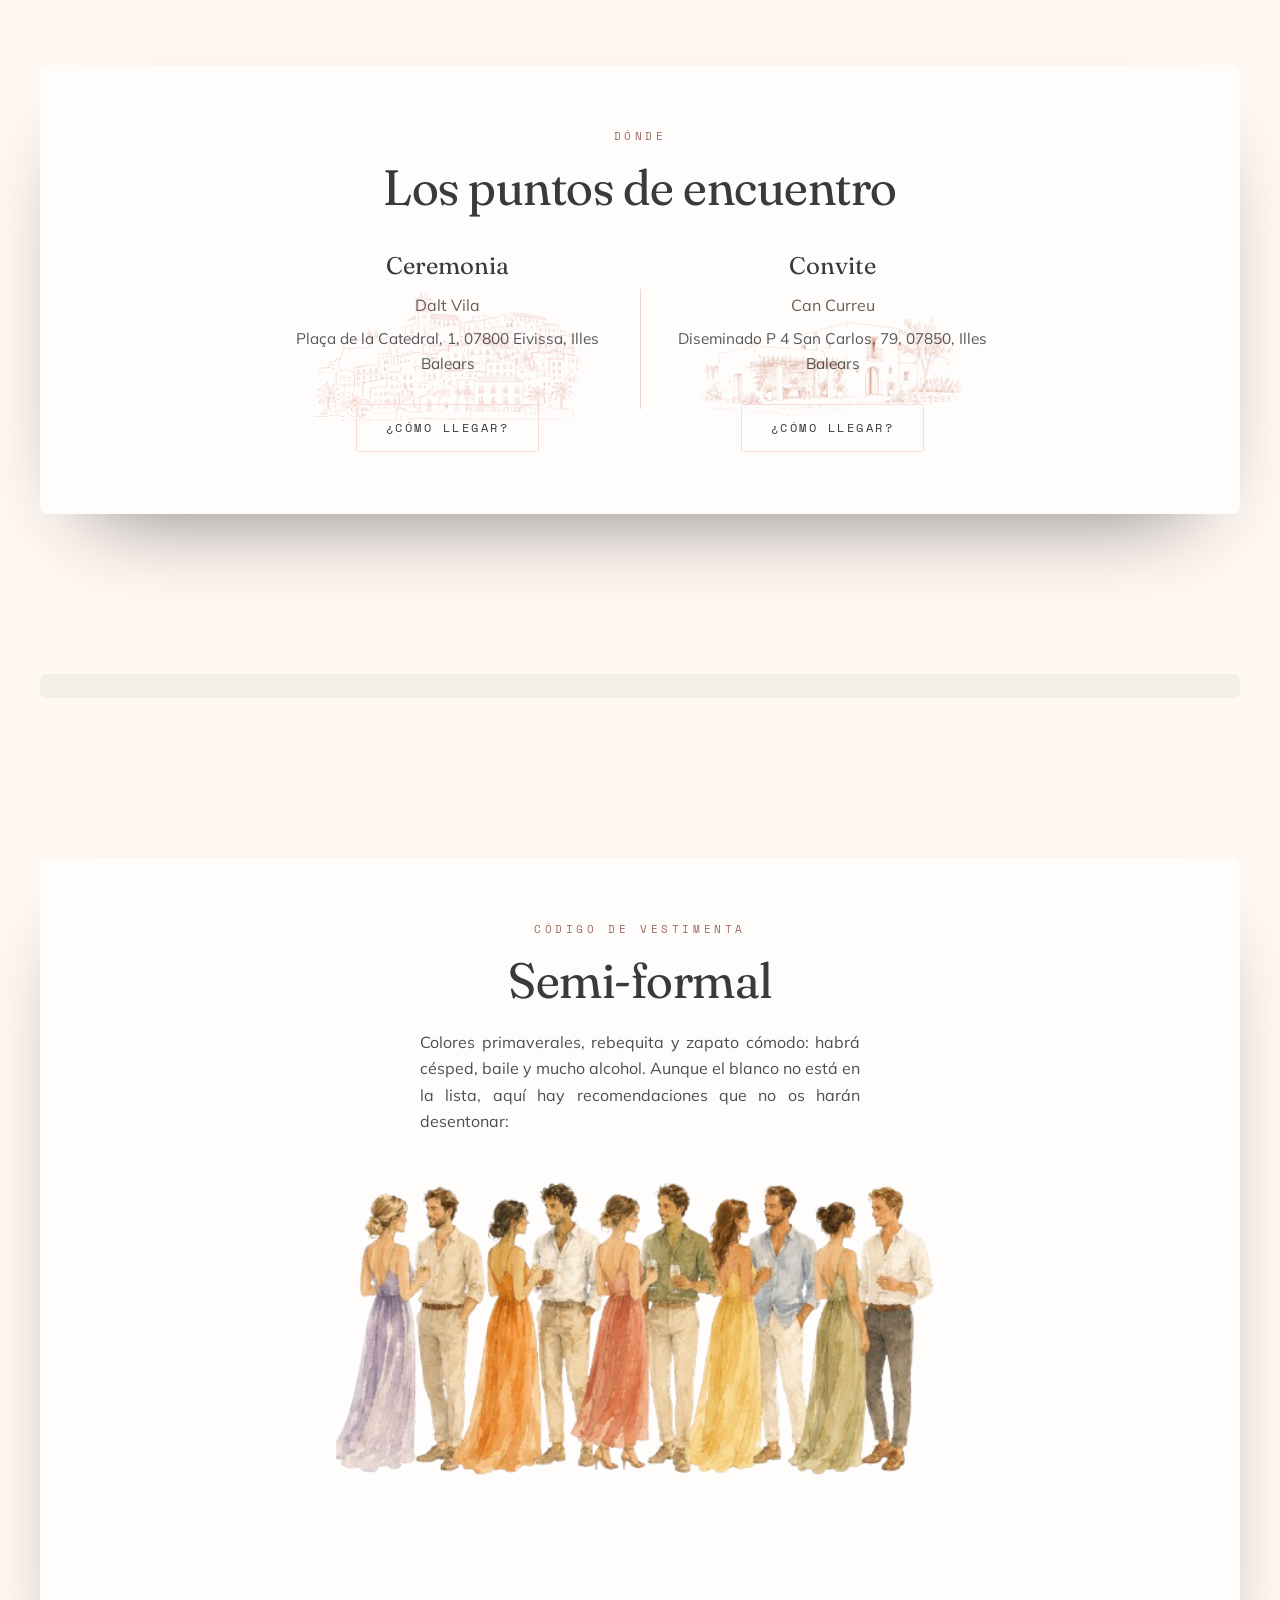
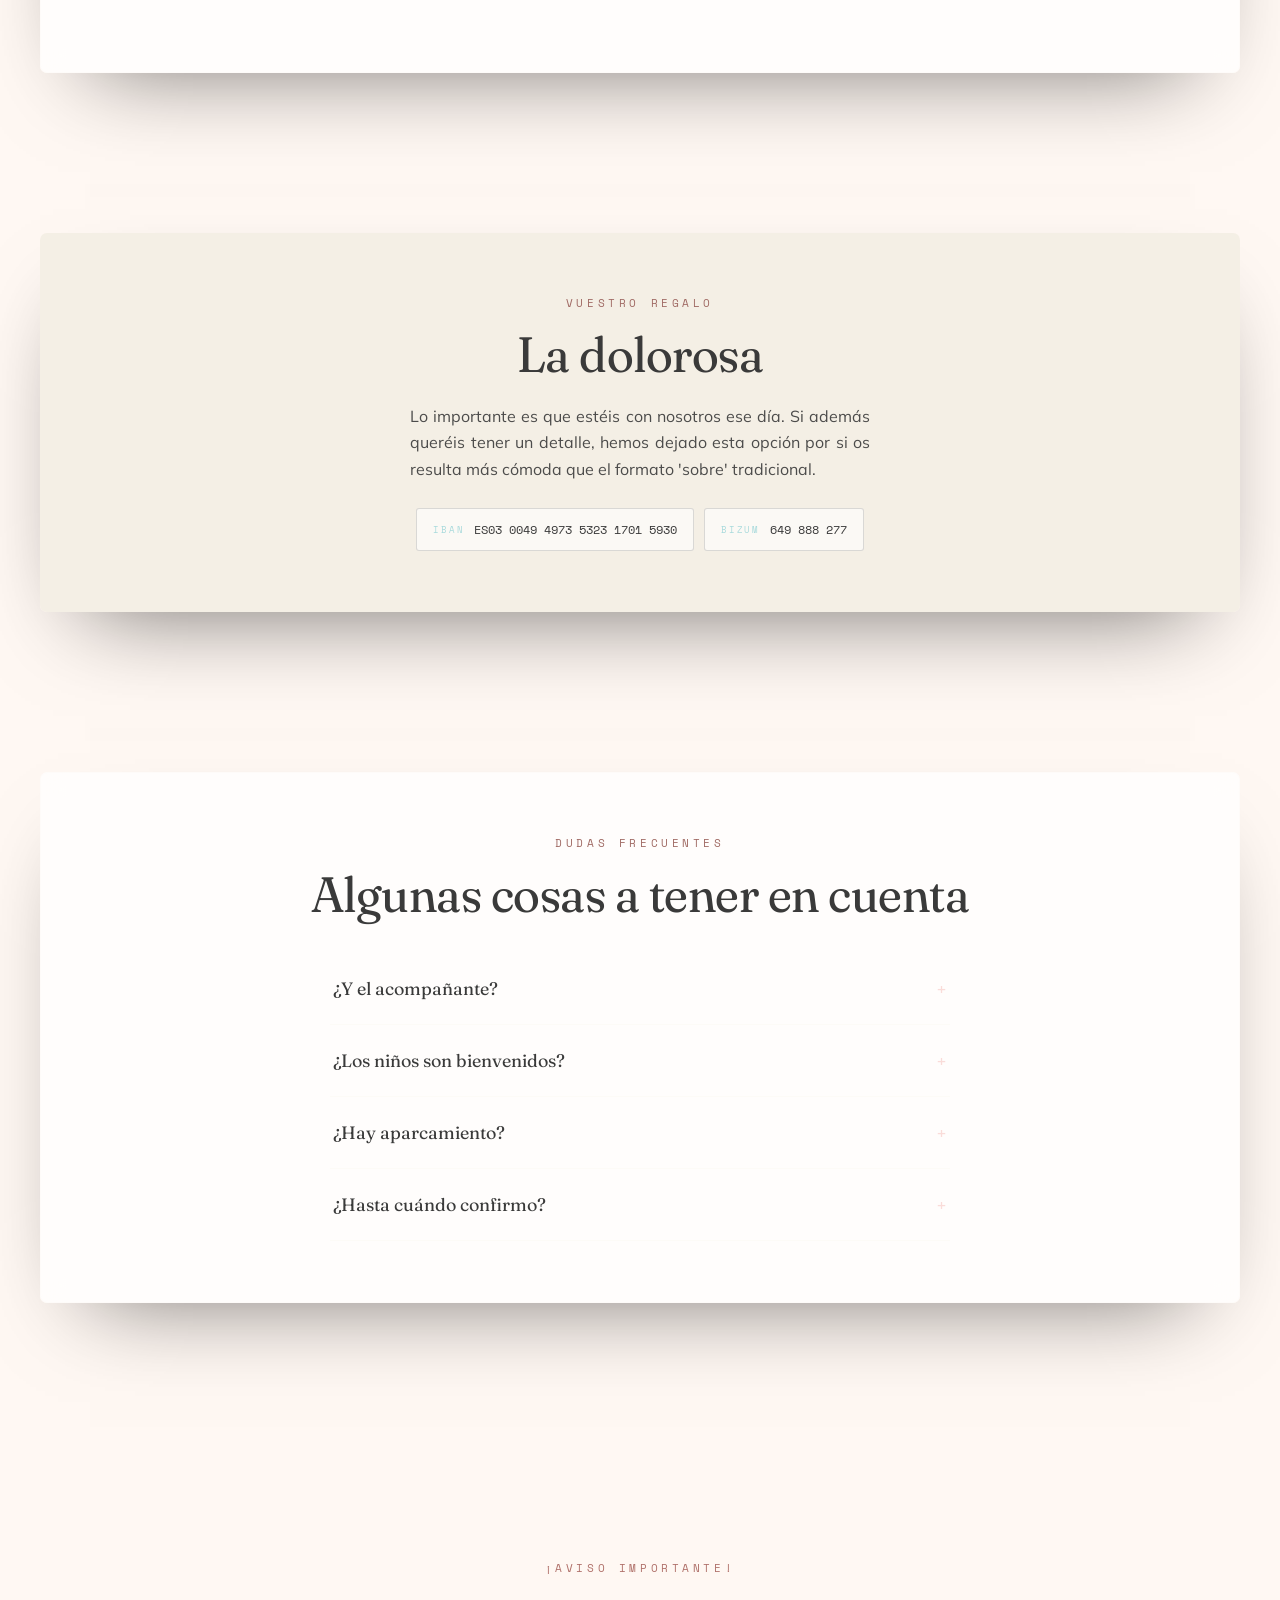
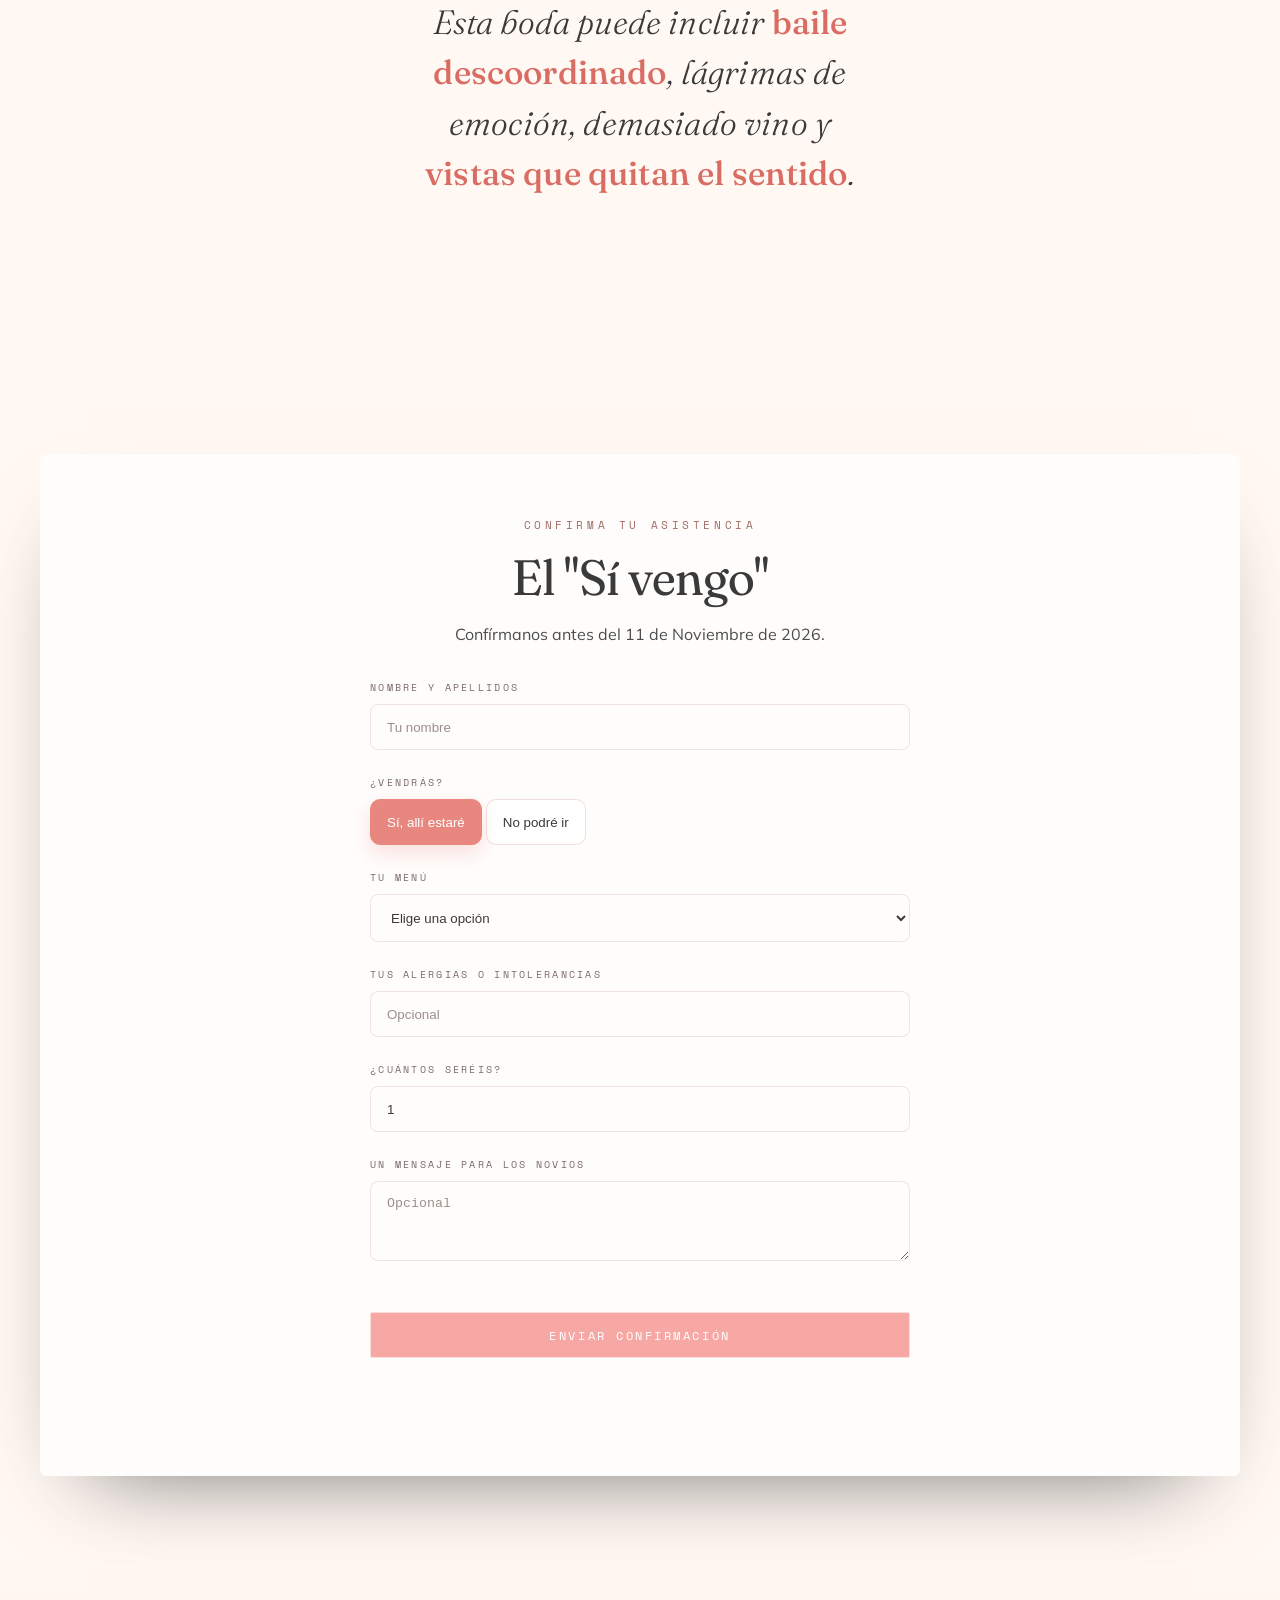
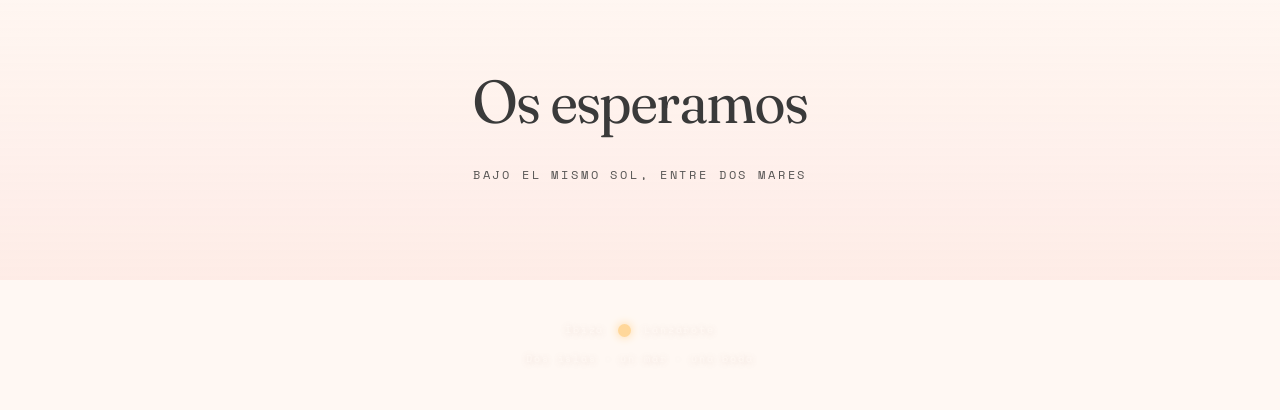
==== commit fb7160a4: "no va" ====
--- a/main.html
+++ b/main.html
@@ -239,6 +239,7 @@
 </div>
     </div>
   </section>
+  
 
   <!-- ===================== DÓNDE ===================== -->
   <section class="section" id="donde">
--- a/style.css
+++ b/style.css
@@ -1466,6 +1466,7 @@
 
 }
 
+
 /* =========================
    POSTAL VIAJE
    ========================= */
